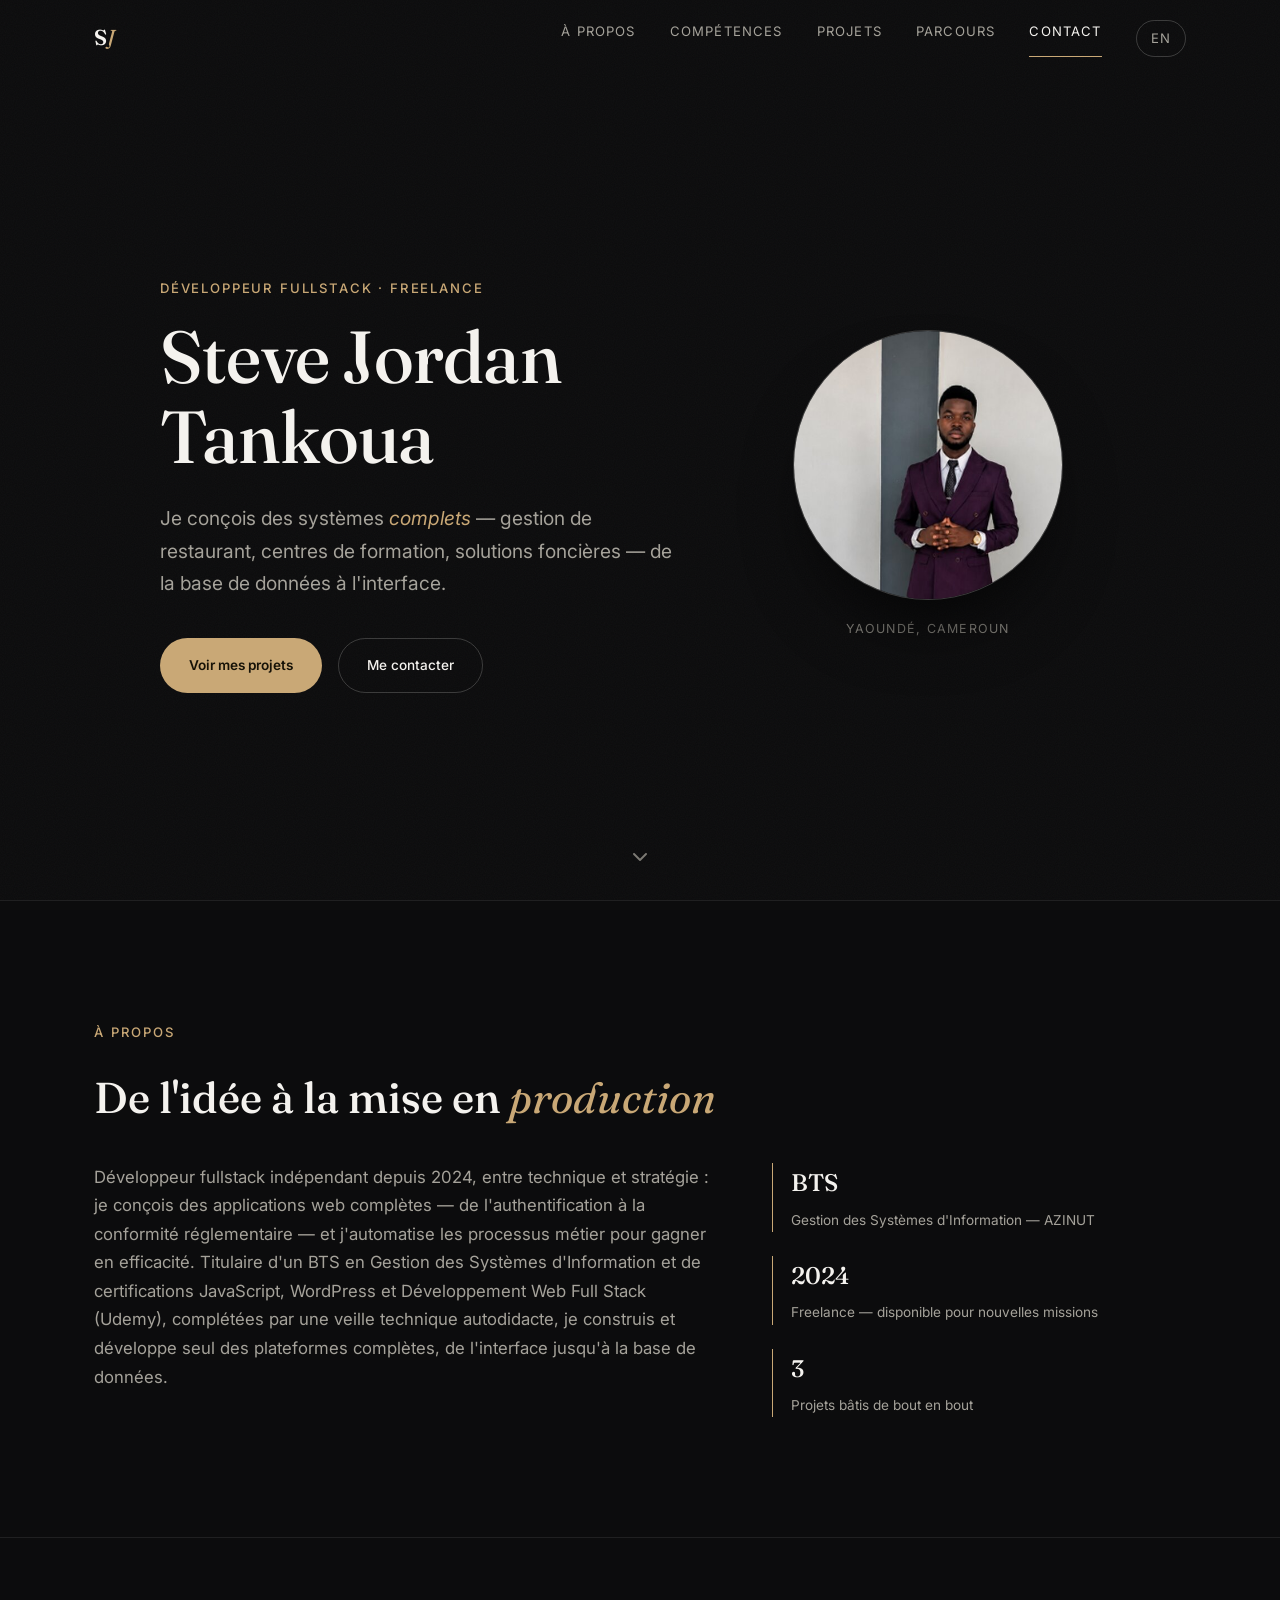
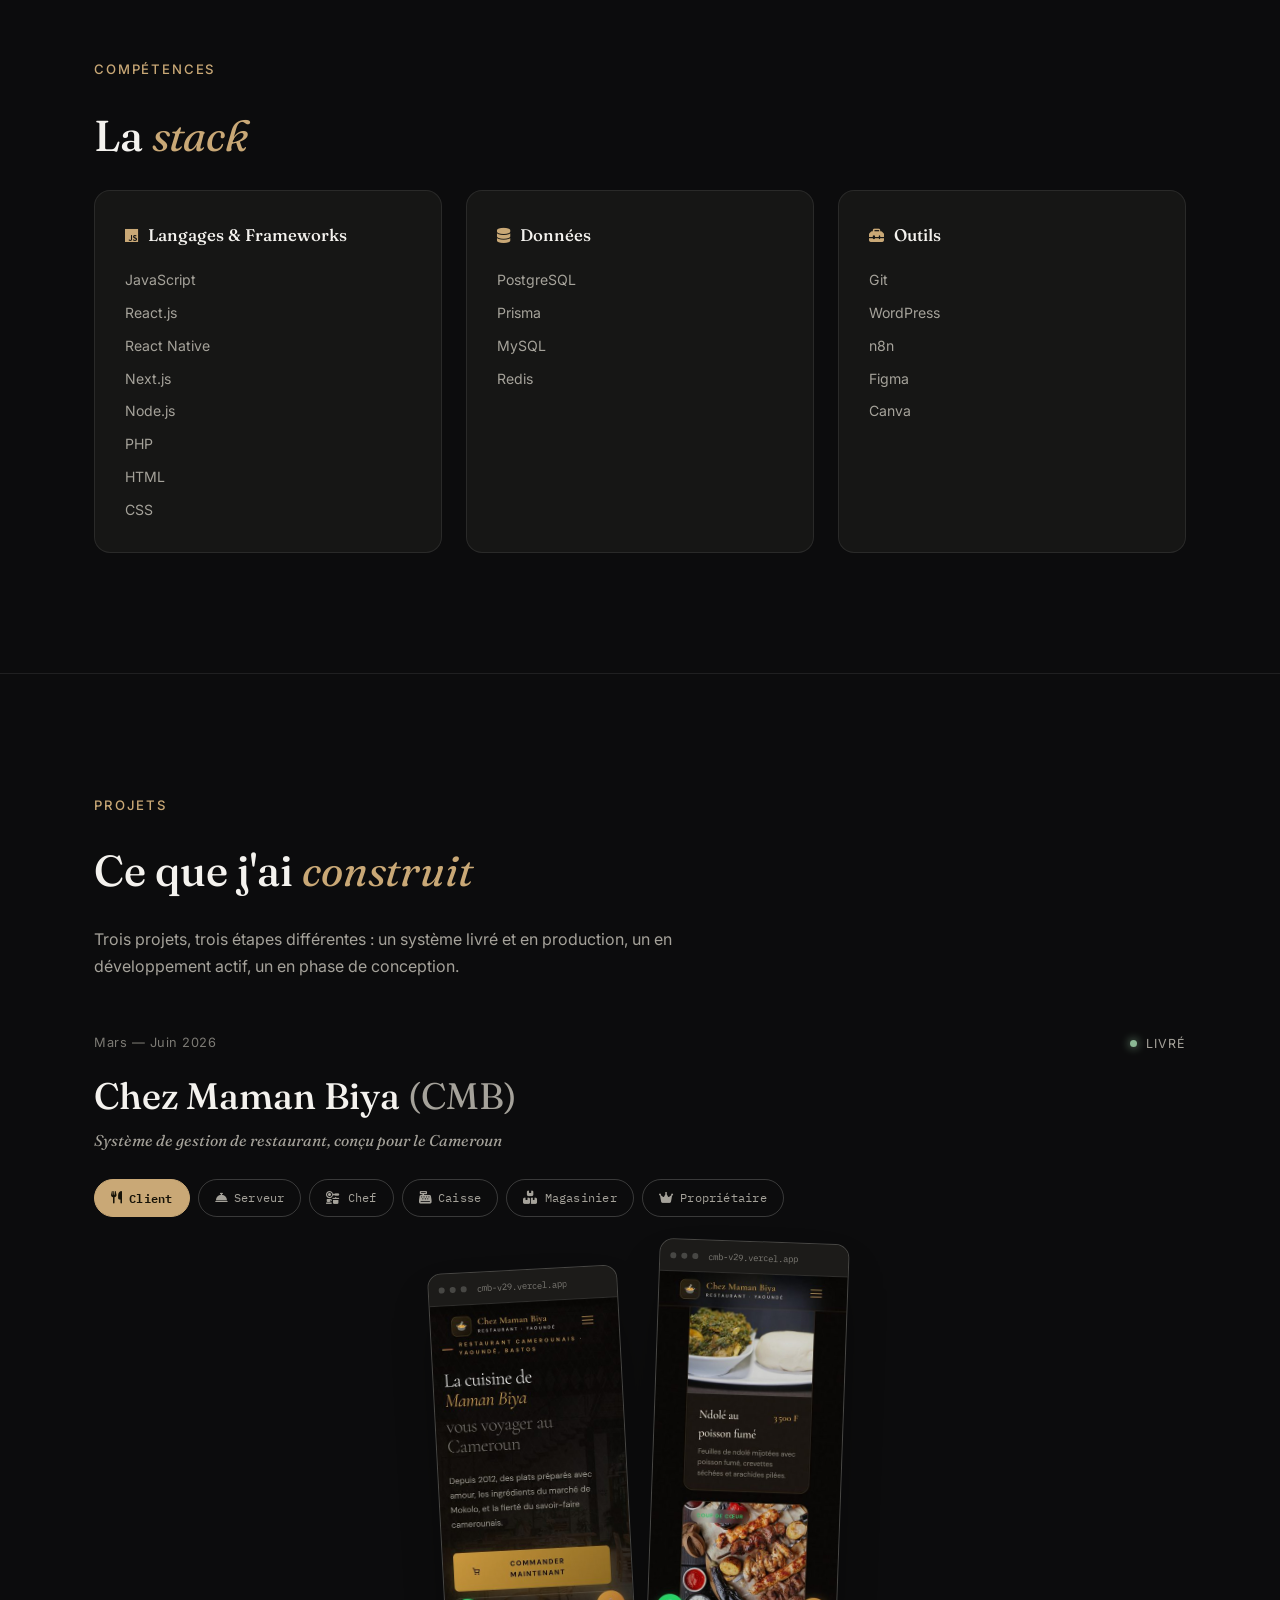
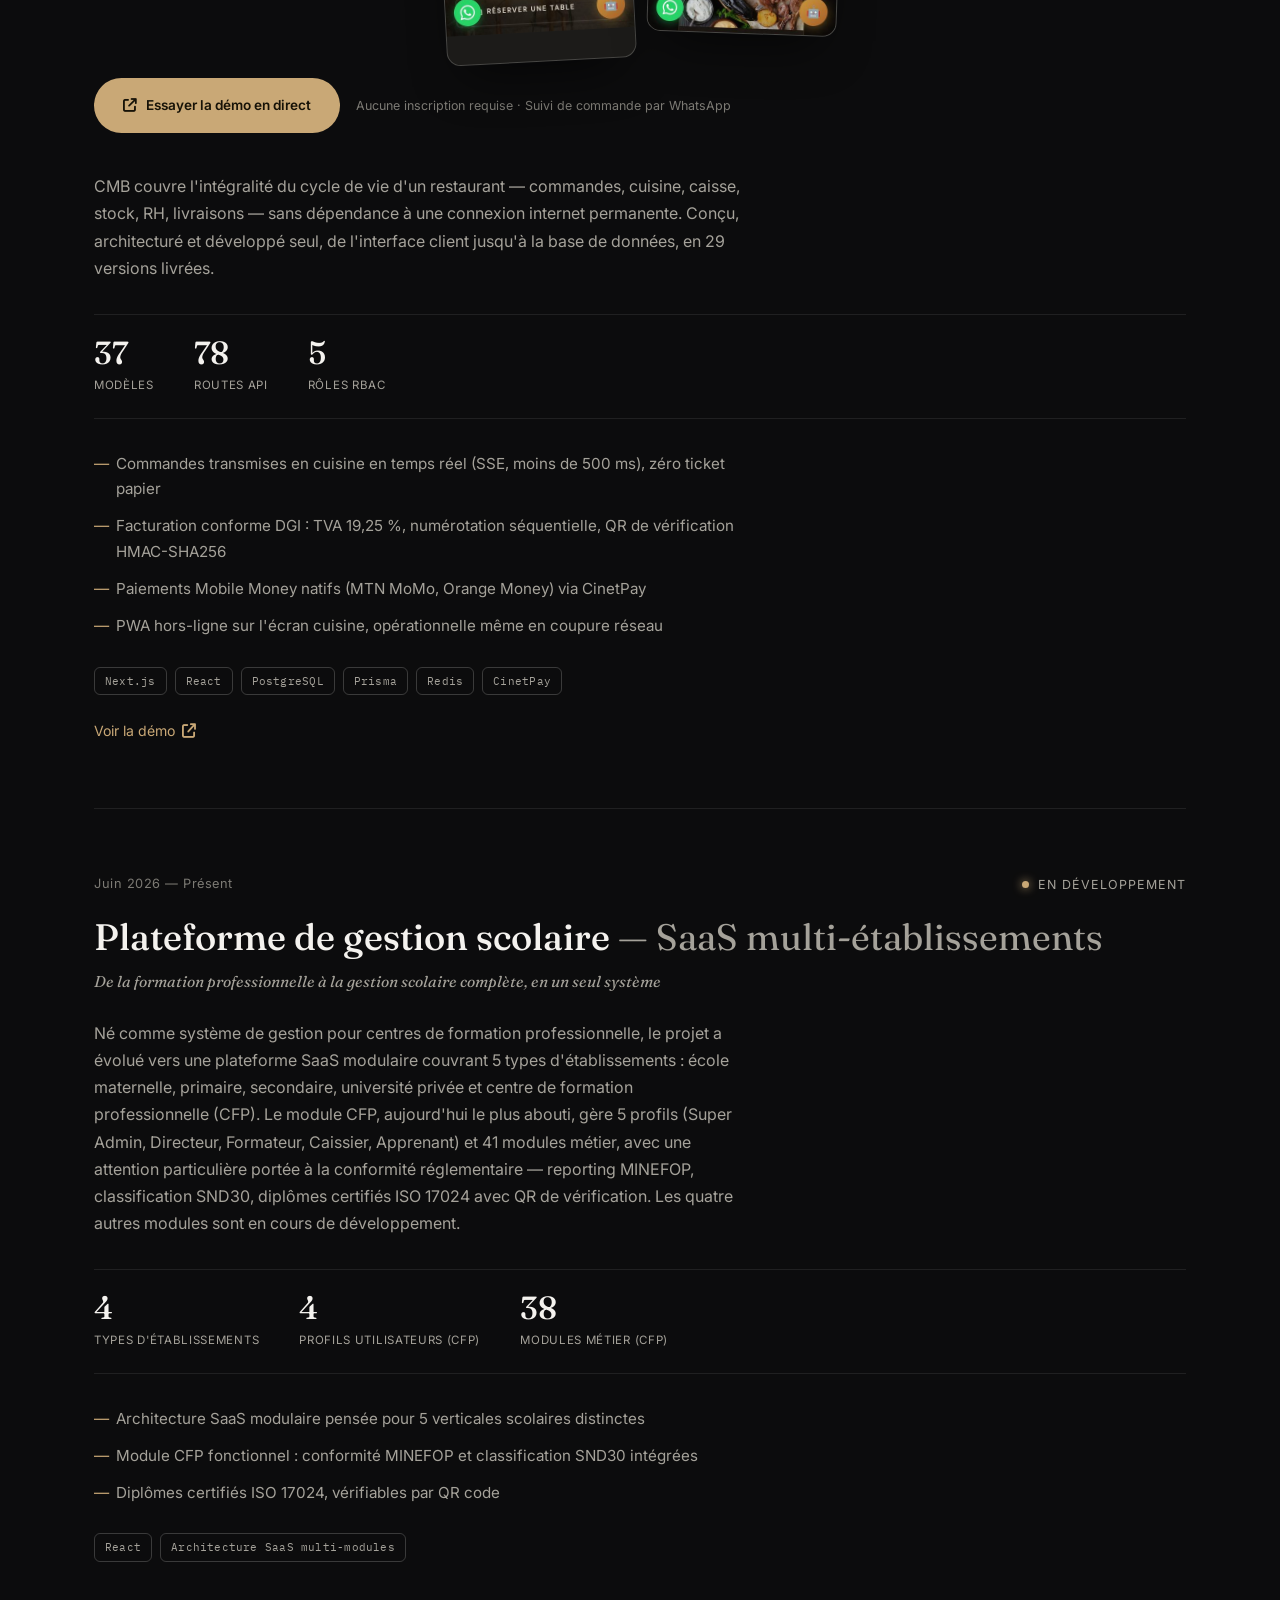
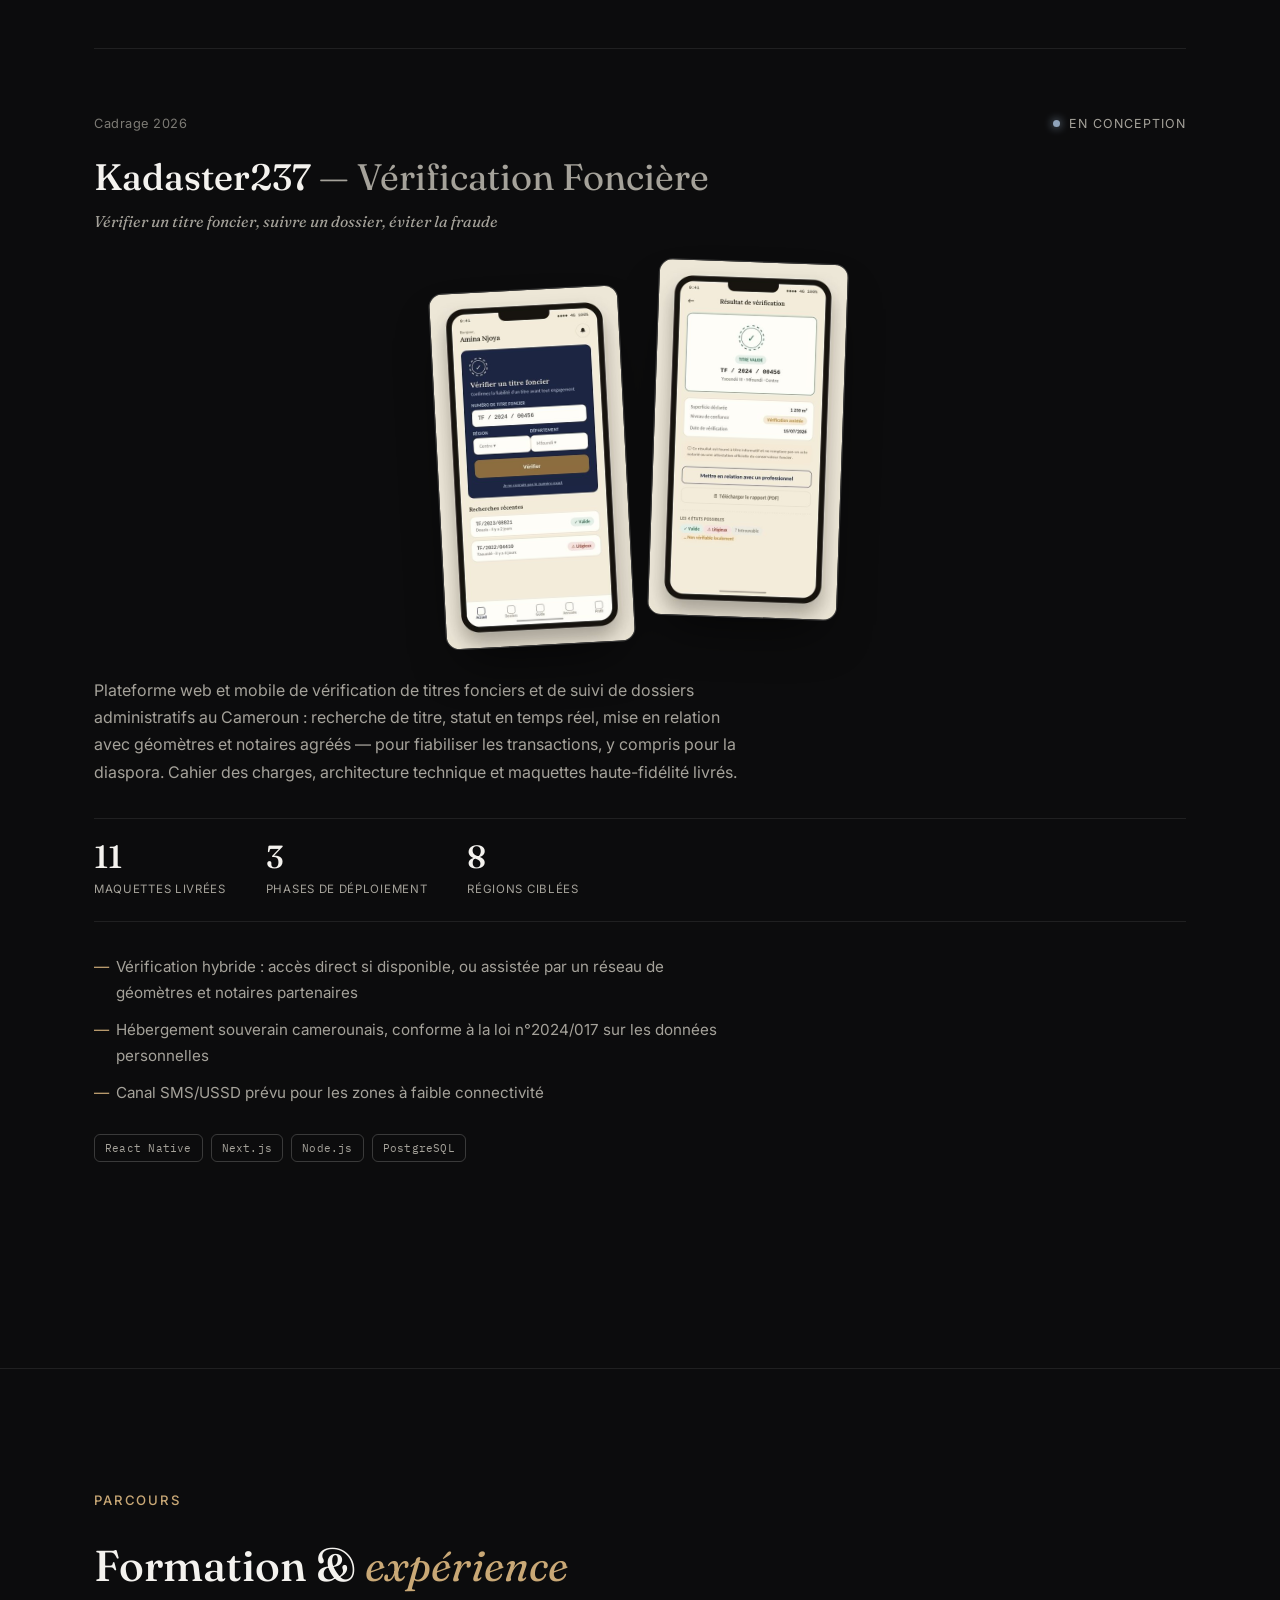
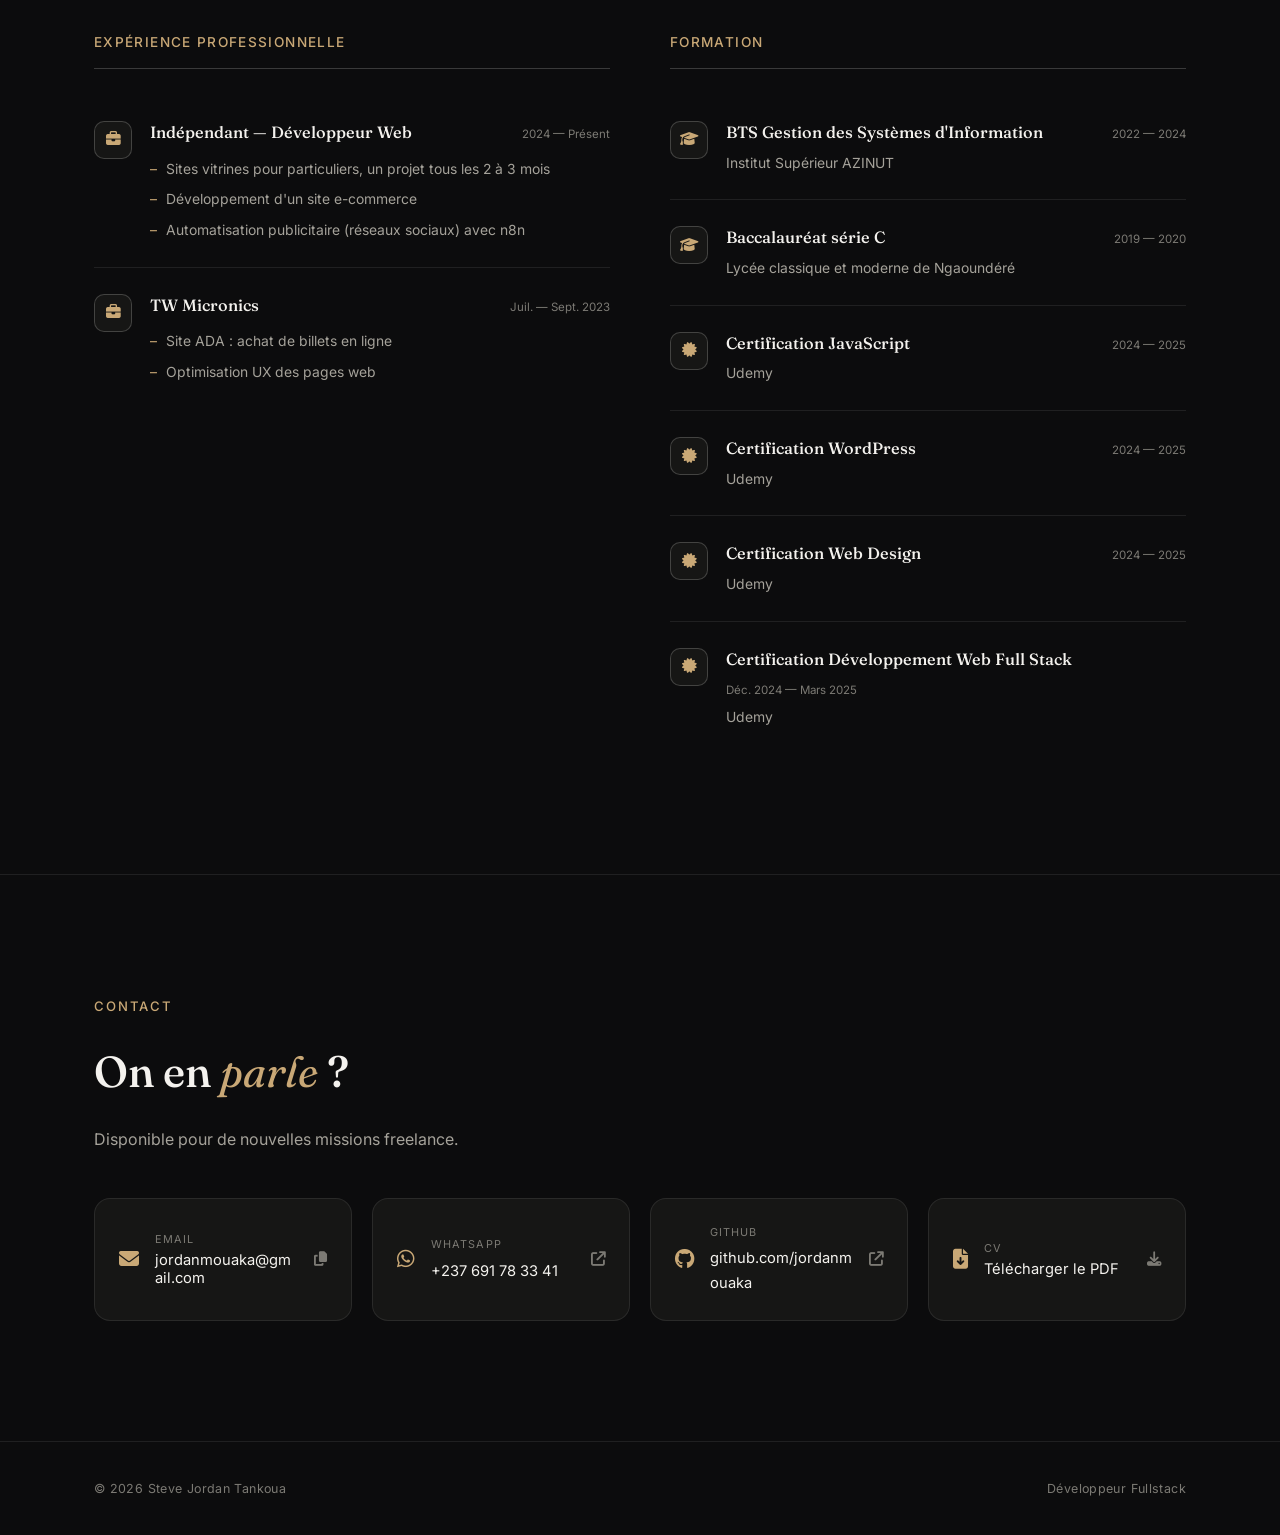
==== index.html @ 3644b491 "Ibitial commit" ====
<!DOCTYPE html>
<html lang="fr">
<head>
<meta charset="UTF-8" />
<meta name="viewport" content="width=device-width, initial-scale=1.0" />
<title>Steve Jordan Tankoua — Développeur Fullstack</title>
<meta name="description" content="Portfolio de Steve Jordan Tankoua, développeur fullstack freelance à Yaoundé — React, Next.js, Node.js, PostgreSQL." />
<link rel="icon" type="image/svg+xml" href="data:image/svg+xml,%3Csvg xmlns='http://www.w3.org/2000/svg' viewBox='0 0 64 64'%3E%3Crect width='64' height='64' rx='14' fill='%230c0c0d'/%3E%3Ctext x='32' y='44' font-family='Georgia,serif' font-size='30' fill='%23c9a876' text-anchor='middle'%3ESJ%3C/text%3E%3C/svg%3E">
<meta property="og:type" content="website">
<meta property="og:title" content="Steve Jordan Tankoua — Développeur Fullstack">
<meta property="og:description" content="Développeur fullstack freelance à Yaoundé — React, Next.js, Node.js, PostgreSQL. Découvrez CMB, CFP et Kadaster237.">
<meta property="og:image" content="og-image.jpg">
<meta name="twitter:card" content="summary">
<meta name="twitter:title" content="Steve Jordan Tankoua — Développeur Fullstack">
<meta name="twitter:description" content="Développeur fullstack freelance à Yaoundé — React, Next.js, Node.js, PostgreSQL.">
<meta name="twitter:image" content="og-image.jpg">
<script type="application/ld+json">
{"@context":"https://schema.org","@type":"Person","name":"Steve Jordan Tankoua","jobTitle":"Développeur Fullstack","address":{"@type":"PostalAddress","addressLocality":"Yaoundé","addressCountry":"CM"},"sameAs":["https://github.com/jordanmouaka"],"knowsAbout":["React","Next.js","Node.js","PostgreSQL","React Native"]}
</script>
<link rel="preconnect" href="https://fonts.googleapis.com">
<link rel="preconnect" href="https://fonts.gstatic.com" crossorigin>
<link href="https://fonts.googleapis.com/css2?family=Fraunces:ital,wght@0,400;0,500;0,600;1,500&family=IBM+Plex+Mono:wght@400;500&family=Inter:wght@400;500;600;700&display=swap" rel="stylesheet">
<link rel="stylesheet" href="https://cdnjs.cloudflare.com/ajax/libs/font-awesome/6.5.1/css/all.min.css">
<style>
  *,*::before,*::after{margin:0;padding:0;box-sizing:border-box;}
  html{scroll-behavior:smooth;}
  @media (prefers-reduced-motion: reduce){
    html{scroll-behavior:auto;}
    *,*::before,*::after{animation-duration:.01ms !important;animation-iteration-count:1 !important;transition-duration:.01ms !important;scroll-behavior:auto !important;}
  }

  :root{
    --bg:#0c0c0d;
    --surface:#161615;
    --surface-2:#1c1b19;
    --text:#f4f2ee;
    --text-dim:#a5a29a;
    --text-dimmer:#7c7a74;
    --accent:#c9a876;
    --border:rgba(244,242,238,0.09);
    --border-strong:rgba(244,242,238,0.20);
    --status-live:#8bb894;
    --status-dev:#c9a876;
    --status-design:#8fa3ba;
    --ease:cubic-bezier(0.16,1,0.3,1);
    --font-display:'Fraunces',serif;
    --font-body:'Inter',sans-serif;
    --font-mono:'IBM Plex Mono',monospace;
    --maxw:1140px;
  }

  body{
    background:var(--bg);
    color:var(--text);
    font-family:var(--font-body);
    line-height:1.7;
    overflow-x:hidden;
    position:relative;
  }
  body::before{
    content:'';
    position:fixed;inset:0;z-index:0;pointer-events:none;opacity:0.035;
    background-image:url("data:image/svg+xml,%3Csvg xmlns='http://www.w3.org/2000/svg' width='120' height='120'%3E%3Cfilter id='n'%3E%3CfeTurbulence type='fractalNoise' baseFrequency='0.9' numOctaves='2' stitchTiles='stitch'/%3E%3C/filter%3E%3Crect width='100%25' height='100%25' filter='url(%23n)'/%3E%3C/svg%3E");
  }

  a{color:inherit;}
  ul{list-style:none;}
  img{max-width:100%;display:block;}
  em{font-style:italic;color:var(--accent);font-weight:400;}
  .container{max-width:var(--maxw);margin:0 auto;padding:0 24px;position:relative;z-index:1;}
  a:focus-visible, button:focus-visible{outline:2px solid var(--accent);outline-offset:3px;}

  #progress-bar{position:fixed;top:0;left:0;height:2px;background:var(--accent);z-index:200;width:0%;}

  /* ===== NAV ===== */
  #nav{position:fixed;top:0;left:0;right:0;z-index:100;border-bottom:1px solid transparent;transition:background .4s var(--ease), border-color .4s var(--ease);}
  #nav.scrolled{background:rgba(12,12,13,0.86);backdrop-filter:blur(14px);-webkit-backdrop-filter:blur(14px);border-bottom-color:var(--border);}
  .nav-inner{max-width:var(--maxw);margin:0 auto;padding:20px 24px;display:flex;align-items:center;justify-content:space-between;}
  .logo{font-family:var(--font-display);font-weight:600;font-size:1.35rem;text-decoration:none;}
  .logo em{font-style:italic;}
  .nav-links{display:flex;gap:34px;}
  .nav-links a{font-size:0.82rem;text-transform:uppercase;letter-spacing:0.09em;color:var(--text-dim);text-decoration:none;position:relative;padding-bottom:4px;transition:color .3s var(--ease);}
  .nav-links a::after{content:'';position:absolute;left:0;bottom:0;width:0;height:1px;background:var(--accent);transition:width .35s var(--ease);}
  .nav-links a:hover, .nav-links a.active{color:var(--text);}
  .nav-links a:hover::after, .nav-links a.active::after{width:100%;}
  .nav-toggle{display:none;background:none;border:none;color:var(--text);font-size:1.25rem;cursor:pointer;}

  /* ===== BUTTONS ===== */
  .btn{display:inline-flex;align-items:center;gap:9px;padding:15px 28px;border-radius:100px;font-size:0.85rem;font-weight:500;text-decoration:none;cursor:pointer;border:1px solid transparent;transition:all .4s var(--ease);}
  .btn-primary{background:var(--accent);color:#161207;font-weight:600;}
  .btn-primary:hover{transform:translateY(-2px);box-shadow:0 14px 30px -10px rgba(201,168,118,.5);}
  .btn-ghost{background:transparent;color:var(--text);border-color:var(--border-strong);}
  .btn-ghost:hover{border-color:var(--accent);color:var(--accent);}

  /* ===== HERO ===== */
  .hero{min-height:100vh;display:flex;flex-direction:column;justify-content:center;position:relative;z-index:1;padding:130px 24px 60px;}
  .hero-inner{display:grid;grid-template-columns:1.15fr 0.85fr;gap:56px;align-items:center;}
  .eyebrow{font-size:0.82rem;text-transform:uppercase;letter-spacing:0.14em;color:var(--accent);margin-bottom:18px;font-weight:500;}
  .hero h1{font-family:var(--font-display);font-size:clamp(2.6rem,6.5vw,4.6rem);font-weight:500;line-height:1.08;letter-spacing:-0.01em;margin-bottom:26px;}
  .hero-thesis{font-size:clamp(1.05rem,1.8vw,1.2rem);color:var(--text-dim);max-width:520px;margin-bottom:38px;}
  .hero-cta{display:flex;gap:16px;flex-wrap:wrap;}
  .hero-photo-wrap{display:flex;flex-direction:column;align-items:center;gap:18px;}
  .hero-photo{width:min(270px,68vw);aspect-ratio:1;border-radius:50%;overflow:hidden;border:1px solid var(--border-strong);box-shadow:0 40px 70px -25px rgba(0,0,0,0.7);transition:transform .5s var(--ease);will-change:transform;}
  .hero-photo img{width:100%;height:100%;object-fit:cover;display:block;}
  .hero-photo-caption{font-size:0.78rem;color:var(--text-dimmer);letter-spacing:0.1em;text-transform:uppercase;}
  .scroll-cue{position:absolute;bottom:30px;left:50%;transform:translateX(-50%);color:var(--text-dimmer);text-decoration:none;animation:bounce 2.2s infinite;}
  @keyframes bounce{0%,100%{transform:translate(-50%,0);}50%{transform:translate(-50%,8px);}}

  /* ===== SECTIONS ===== */
  .section{padding:120px 0;position:relative;z-index:1;border-top:1px solid var(--border);}
  .section h2{font-family:var(--font-display);font-size:clamp(1.9rem,4vw,2.7rem);font-weight:500;margin:14px 0 18px;}
  .lead{color:var(--text-dim);margin-bottom:44px;max-width:600px;}

  /* About */
  .about-grid{display:grid;grid-template-columns:1.5fr 1fr;gap:56px;align-items:start;margin-top:28px;}
  .about-text{font-size:1.05rem;color:var(--text-dim);max-width:60ch;}
  .stat-stack{display:flex;flex-direction:column;gap:24px;}
  .stat{border-left:1px solid var(--accent);padding-left:18px;}
  .stat-value{display:block;font-family:var(--font-display);font-size:1.5rem;font-weight:500;color:var(--text);}
  .stat-label{display:block;font-size:0.85rem;color:var(--text-dim);margin-top:5px;}

  /* Skills */
  .skills-grid{display:grid;grid-template-columns:repeat(auto-fit,minmax(230px,1fr));gap:24px;}
  .skill-card{background:var(--surface);border:1px solid var(--border);border-radius:16px;padding:30px;transition:transform .4s var(--ease), border-color .4s var(--ease);}
  .skill-card:hover{border-color:var(--border-strong);transform:translateY(-5px);}
  .skill-card h3{font-family:var(--font-display);font-weight:500;font-size:1.05rem;margin-bottom:18px;display:flex;align-items:center;gap:10px;}
  .skill-card h3 i{color:var(--accent);font-size:0.95rem;}
  .skill-card ul{display:flex;flex-direction:column;gap:9px;}
  .skill-card li{font-size:0.88rem;color:var(--text-dim);}

  /* Projects */
  .projects-list{display:flex;flex-direction:column;}
  .project{padding:64px 0;border-bottom:1px solid var(--border);}
  .project:first-child{padding-top:8px;}
  .project:last-child{border-bottom:none;}
  .project-head{display:flex;align-items:center;justify-content:space-between;flex-wrap:wrap;gap:12px;margin-bottom:20px;}
  .project-eyebrow{font-size:0.8rem;color:var(--text-dimmer);letter-spacing:0.04em;}
  .status{display:inline-flex;align-items:center;gap:9px;font-size:0.78rem;color:var(--text-dim);text-transform:uppercase;letter-spacing:0.08em;}
  .status-dot{width:7px;height:7px;border-radius:50%;flex-shrink:0;}
  .dot-live{background:var(--status-live);box-shadow:0 0 10px var(--status-live);}
  .dot-dev{background:var(--status-dev);box-shadow:0 0 10px var(--status-dev);}
  .dot-design{background:var(--status-design);box-shadow:0 0 10px var(--status-design);}
  .project-title{font-family:var(--font-display);font-size:clamp(1.6rem,3.5vw,2.3rem);font-weight:500;line-height:1.2;margin-bottom:10px;}
  .project-title span{color:var(--text-dim);font-weight:400;}
  .project-tagline{color:var(--text-dim);font-size:0.98rem;margin-bottom:24px;font-style:italic;font-family:var(--font-display);}
  .project-desc{color:var(--text-dim);font-size:1rem;max-width:65ch;margin-bottom:32px;}
  .project-media{position:relative;display:flex;justify-content:center;gap:26px;margin:8px 0 40px;padding:10px 0;}
  .mock{width:clamp(130px,20vw,190px);border-radius:14px;border:1px solid var(--border-strong);box-shadow:0 25px 50px -20px rgba(0,0,0,0.65);transition:transform .5s var(--ease);}
  .mock-a{transform:translateY(20px) rotate(-3deg);}
  .mock-b{transform:translateY(-8px) rotate(2deg);}
  .project-media:hover .mock-a{transform:translateY(10px) rotate(-5deg) scale(1.03);}
  .project-media:hover .mock-b{transform:translateY(-18px) rotate(4deg) scale(1.03);}
  .project-stats{display:flex;gap:40px;flex-wrap:wrap;margin-bottom:32px;padding:22px 0;border-top:1px solid var(--border);border-bottom:1px solid var(--border);}
  .pstat{display:flex;flex-direction:column;}
  .pstat strong{font-family:var(--font-display);font-size:2rem;font-weight:500;color:var(--text);line-height:1;}
  .pstat span{font-size:0.72rem;color:var(--text-dim);text-transform:uppercase;letter-spacing:0.06em;margin-top:7px;}
  .project-features{display:flex;flex-direction:column;gap:11px;margin-bottom:28px;max-width:65ch;}
  .project-features li{padding-left:22px;position:relative;color:var(--text-dim);font-size:0.95rem;}
  .project-features li::before{content:'—';position:absolute;left:0;color:var(--accent);}
  .tags{display:flex;flex-wrap:wrap;gap:8px;margin-bottom:22px;}
  .tags li{font-family:var(--font-mono);font-size:0.68rem;letter-spacing:0.02em;color:var(--text-dim);border:1px solid var(--border-strong);border-radius:6px;padding:4px 10px;}
  .project-link{display:inline-flex;align-items:center;gap:7px;font-size:0.88rem;color:var(--accent);text-decoration:none;border-bottom:1px solid transparent;transition:border-color .3s var(--ease);}
  .project-link:hover{border-color:var(--accent);}

  /* Project showcase (role-based screenshot gallery) */
  .project-showcase{margin:8px 0 40px;}
  .role-tabs{display:flex;flex-wrap:wrap;gap:8px;margin-bottom:22px;}
  .role-tab{display:inline-flex;align-items:center;gap:7px;font-family:var(--font-mono);font-size:0.72rem;letter-spacing:0.02em;color:var(--text-dim);background:transparent;border:1px solid var(--border-strong);border-radius:100px;padding:8px 16px;cursor:pointer;transition:all .3s var(--ease);}
  .role-tab i{font-size:0.78rem;}
  .role-tab:hover{border-color:var(--accent);color:var(--text);}
  .role-tab.active{background:var(--accent);border-color:var(--accent);color:#161207;font-weight:600;}
  .project-showcase .project-media{margin:0 0 26px;padding:10px 0;}
  .project-showcase .project-media[hidden]{display:none;}
  .mock-frame{width:clamp(130px,20vw,190px);border-radius:14px;border:1px solid var(--border-strong);box-shadow:0 25px 50px -20px rgba(0,0,0,0.65);transition:transform .5s var(--ease);overflow:hidden;background:var(--surface-2);}
  .mock-frame img{width:100%;display:block;}
  .frame-bar{display:flex;align-items:center;gap:5px;padding:8px 10px;background:var(--surface-2);border-bottom:1px solid var(--border);}
  .frame-dot{width:6px;height:6px;border-radius:50%;background:var(--border-strong);flex-shrink:0;}
  .frame-url{margin-left:5px;font-family:var(--font-mono);font-size:0.56rem;color:var(--text-dimmer);white-space:nowrap;overflow:hidden;text-overflow:ellipsis;}
  .showcase-cta{display:flex;flex-wrap:wrap;align-items:center;gap:16px;margin:4px 0 32px;}
  .showcase-cta-note{font-size:0.78rem;color:var(--text-dimmer);}

  /* Parcours */
  .parcours-grid{display:grid;grid-template-columns:1fr 1fr;gap:60px;margin-top:28px;}
  .parcours-heading{font-size:0.85rem;text-transform:uppercase;letter-spacing:0.1em;color:var(--accent);margin-bottom:26px;padding-bottom:14px;border-bottom:1px solid var(--border-strong);font-weight:500;}
  .timeline{display:flex;flex-direction:column;}
  .timeline-item{display:flex;gap:18px;align-items:flex-start;padding:24px 0;border-bottom:1px solid var(--border);}
  .timeline-item:last-child{border-bottom:none;}
  .timeline-item i{flex-shrink:0;width:38px;height:38px;background:var(--surface);border:1px solid var(--border-strong);border-radius:10px;display:flex;align-items:center;justify-content:center;color:var(--accent);font-size:0.92rem;margin-top:2px;}
  .timeline-top{display:flex;justify-content:space-between;align-items:baseline;flex-wrap:wrap;gap:8px;}
  .timeline-top h4{font-family:var(--font-display);font-size:1.02rem;font-weight:500;color:var(--text);}
  .timeline-top span{font-size:0.72rem;color:var(--text-dimmer);white-space:nowrap;}
  .timeline-item>div{flex:1;}
  .timeline-item ul{display:flex;flex-direction:column;gap:7px;margin-top:11px;}
  .timeline-item ul li{font-size:0.87rem;color:var(--text-dim);padding-left:16px;position:relative;}
  .timeline-item ul li::before{content:'–';position:absolute;left:0;color:var(--accent);}
  .timeline-item p{font-size:0.87rem;color:var(--text-dim);margin-top:5px;}

  /* Contact */
  .contact-grid{display:grid;grid-template-columns:repeat(auto-fit,minmax(220px,1fr));gap:20px;}
  .contact-card{display:flex;align-items:center;gap:16px;background:var(--surface);border:1px solid var(--border);border-radius:16px;padding:24px;text-decoration:none;font-family:inherit;text-align:left;width:100%;cursor:pointer;transition:transform .4s var(--ease), border-color .4s var(--ease);}
  .contact-card:hover{border-color:var(--accent);transform:translateY(-4px);}
  .contact-card>i:first-child{font-size:1.25rem;color:var(--accent);flex-shrink:0;}
  .contact-card div{display:flex;flex-direction:column;flex:1;min-width:0;}
  .contact-label{font-size:0.68rem;text-transform:uppercase;letter-spacing:0.1em;color:var(--text-dimmer);}
  .contact-value{font-size:0.92rem;color:var(--text);margin-top:5px;word-break:break-word;}
  .copy-icon{color:var(--text-dimmer);font-size:0.9rem;flex-shrink:0;}

  /* Toast */
  .toast{position:fixed;bottom:26px;left:50%;transform:translateX(-50%) translateY(20px);background:var(--text);color:var(--bg);font-size:0.85rem;padding:12px 22px;border-radius:100px;opacity:0;pointer-events:none;transition:opacity .4s var(--ease), transform .4s var(--ease);z-index:200;}
  .toast.show{opacity:1;transform:translateX(-50%) translateY(0);}

  /* Footer */
  footer{border-top:1px solid var(--border);padding:36px 0;position:relative;z-index:1;}
  .footer-inner{display:flex;justify-content:space-between;flex-wrap:wrap;gap:8px;font-size:0.78rem;color:var(--text-dimmer);letter-spacing:0.03em;}

  /* Reveal */
  .reveal{opacity:0;transform:translateY(34px);transition:opacity 1s var(--ease), transform 1s var(--ease);}
  .reveal.visible{opacity:1;transform:none;}
  .reveal-img{opacity:0;transform:translateY(30px) scale(0.96);transition:opacity 1.1s var(--ease), transform 1.1s var(--ease);}
  .reveal-img.visible{opacity:1;transform:none;}
  .hero-text .reveal:nth-child(1){transition-delay:.05s;}
  .hero-text .reveal:nth-child(2){transition-delay:.18s;}
  .hero-text .reveal:nth-child(3){transition-delay:.32s;}
  .hero-text .reveal:nth-child(4){transition-delay:.46s;}
  .hero-photo-wrap.reveal{transition-delay:.55s;}

  /* ===== RESPONSIVE ===== */
  @media (max-width:900px){
    .hero-inner{grid-template-columns:1fr;text-align:center;}
    .hero-thesis{margin-left:auto;margin-right:auto;}
    .hero-cta{justify-content:center;}
    .hero-photo-wrap{order:-1;}
    .about-grid{grid-template-columns:1fr;gap:36px;}
    .parcours-grid{grid-template-columns:1fr;gap:44px;}
  }
  @media (max-width:768px){
    .nav-toggle{display:block;}
    .nav-links{position:fixed;top:0;right:-100%;height:100vh;width:min(75vw,320px);background:var(--surface);flex-direction:column;padding:100px 32px;gap:26px;transition:right .4s var(--ease);border-left:1px solid var(--border);z-index:99;}
    .nav-links.open{right:0;}
    .section{padding:84px 0;}
    .project{padding:48px 0;}
  }
  @media (max-width:480px){
    .hero{padding-top:120px;}
    .hero-cta{flex-direction:column;align-items:stretch;}
    .hero-cta .btn{justify-content:center;}
    .project-stats{gap:26px;}
    .project-media{gap:14px;}
    .showcase-cta{flex-direction:column;align-items:flex-start;}
  }
  .nav-links a.lang-switch{border:1px solid var(--border-strong);border-radius:100px;padding:6px 14px;transition:border-color .3s var(--ease), color .3s var(--ease);}
  .nav-links a.lang-switch::after{display:none;}
  .nav-links a.lang-switch:hover{border-color:var(--accent);color:var(--accent);}
</style>
<script src="https://challenges.cloudflare.com/turnstile/v0/api.js?onload=onloadTurnstileCallback" async defer></script>
</head>
<body>

<div id="progress-bar"></div>

<nav id="nav">
  <div class="nav-inner">
    <a href="#top" class="logo">S<em>J</em></a>
    <button class="nav-toggle" aria-label="Ouvrir le menu" aria-expanded="false">
      <i class="fa-solid fa-bars"></i>
    </button>
    <div class="nav-links">
      <a href="#about">À propos</a>
      <a href="#skills">Compétences</a>
      <a href="#projects">Projets</a>
      <a href="#experience">Parcours</a>
      <a href="#contact">Contact</a>
      <a href="en.html" class="lang-switch">EN</a>
    </div>
  </div>
</nav>

<header class="hero" id="top">
  <div class="container hero-inner">
    <div class="hero-text">
      <p class="eyebrow reveal">Développeur Fullstack · Freelance</p>
      <h1 class="reveal">Steve Jordan<br>Tankoua</h1>
      <p class="hero-thesis reveal">Je conçois des systèmes <em>complets</em> — gestion de restaurant, centres de formation, solutions foncières — de la base de données à l'interface.</p>
      <div class="hero-cta reveal">
        <a href="#projects" class="btn btn-primary">Voir mes projets</a>
        <a href="#contact" class="btn btn-ghost">Me contacter</a>
      </div>
    </div>
    <div class="hero-photo-wrap reveal">
      <div class="hero-photo" id="heroPhoto">
        <img src="[data-uri]" alt="Portrait de Steve Jordan Tankoua" />
      </div>
      <p class="hero-photo-caption">Yaoundé, Cameroun</p>
    </div>
  </div>
  <a href="#about" class="scroll-cue" aria-label="Défiler vers le bas"><i class="fa-solid fa-chevron-down"></i></a>
</header>

<section class="section" id="about">
  <div class="container">
    <p class="eyebrow">À propos</p>
    <h2 class="reveal">De l'idée à la mise en <em>production</em></h2>
    <div class="about-grid">
      <p class="reveal about-text">Développeur fullstack indépendant depuis 2024, entre technique et stratégie : je conçois des applications web complètes — de l'authentification à la conformité réglementaire — et j'automatise les processus métier pour gagner en efficacité. Titulaire d'un BTS en Gestion des Systèmes d'Information et de certifications JavaScript, WordPress et Développement Web Full Stack (Udemy), complétées par une veille technique autodidacte, je construis et développe seul des plateformes complètes, de l'interface jusqu'à la base de données.</p>
      <div class="stat-stack reveal">
        <div class="stat"><span class="stat-value">BTS</span><span class="stat-label">Gestion des Systèmes d'Information — AZINUT</span></div>
        <div class="stat"><span class="stat-value">2024</span><span class="stat-label">Freelance — disponible pour nouvelles missions</span></div>
        <div class="stat"><span class="stat-value">3</span><span class="stat-label">Projets bâtis de bout en bout</span></div>
      </div>
    </div>
  </div>
</section>

<section class="section" id="skills">
  <div class="container">
    <p class="eyebrow">Compétences</p>
    <h2 class="reveal">La <em>stack</em></h2>
    <div class="skills-grid">
      <div class="skill-card reveal">
        <h3><i class="fa-brands fa-js"></i> Langages & Frameworks</h3>
        <ul><li>JavaScript</li><li>React.js</li><li>React Native</li><li>Next.js</li><li>Node.js</li><li>PHP</li><li>HTML</li><li>CSS</li></ul>
      </div>
      <div class="skill-card reveal">
        <h3><i class="fa-solid fa-database"></i> Données</h3>
        <ul><li>PostgreSQL</li><li>Prisma</li><li>MySQL</li><li>Redis</li></ul>
      </div>
      <div class="skill-card reveal">
        <h3><i class="fa-solid fa-toolbox"></i> Outils</h3>
        <ul><li>Git</li><li>WordPress</li><li>n8n</li><li>Figma</li><li>Canva</li></ul>
      </div>
    </div>
  </div>
</section>

<section class="section" id="projects">
  <div class="container">
    <p class="eyebrow">Projets</p>
    <h2 class="reveal">Ce que j'ai <em>construit</em></h2>
    <p class="lead reveal">Trois projets, trois étapes différentes : un système livré et en production, un en développement actif, un en phase de conception.</p>

    <div class="projects-list">

      <article class="project reveal" id="cmb">
        <div class="project-head">
          <span class="project-eyebrow">Mars — Juin 2026</span>
          <span class="status"><span class="status-dot dot-live"></span>Livré</span>
        </div>
        <h3 class="project-title">Chez Maman Biya <span>(CMB)</span></h3>
        <p class="project-tagline">Système de gestion de restaurant, conçu pour le Cameroun</p>
        <div class="project-showcase reveal-img">
          <div class="role-tabs" role="tablist" aria-label="Interfaces de CMB par rôle">
            <button type="button" class="role-tab active" data-role="client" role="tab" aria-selected="true"><i class="fa-solid fa-utensils"></i> Client</button>
            <button type="button" class="role-tab" data-role="serveur" role="tab" aria-selected="false"><i class="fa-solid fa-bell-concierge"></i> Serveur</button>
            <button type="button" class="role-tab" data-role="chef" role="tab" aria-selected="false"><i class="fa-solid fa-kitchen-set"></i> Chef</button>
            <button type="button" class="role-tab" data-role="caisse" role="tab" aria-selected="false"><i class="fa-solid fa-cash-register"></i> Caisse</button>
            <button type="button" class="role-tab" data-role="stock" role="tab" aria-selected="false"><i class="fa-solid fa-boxes-stacked"></i> Magasinier</button>
            <button type="button" class="role-tab" data-role="owner" role="tab" aria-selected="false"><i class="fa-solid fa-crown"></i> Propriétaire</button>
          </div>
          <div class="project-media" data-role-panel="client" role="tabpanel">
            <div class="mock-frame mock-a">
              <div class="frame-bar"><span class="frame-dot"></span><span class="frame-dot"></span><span class="frame-dot"></span><span class="frame-url">cmb-v29.vercel.app</span></div>
              <img src="[data-uri]" alt="Page d'accueil du site client CMB, restaurant Chez Maman Biya" loading="lazy" />
            </div>
            <div class="mock-frame mock-b">
              <div class="frame-bar"><span class="frame-dot"></span><span class="frame-dot"></span><span class="frame-dot"></span><span class="frame-url">cmb-v29.vercel.app</span></div>
              <img src="[data-uri]" alt="Menu client CMB avec photos des plats, Ndolé au poisson fumé" loading="lazy" />
            </div>
          </div>
          <div class="project-media" data-role-panel="serveur" role="tabpanel" hidden>
            <div class="mock-frame mock-a">
              <div class="frame-bar"><span class="frame-dot"></span><span class="frame-dot"></span><span class="frame-dot"></span><span class="frame-url">cmb-v29.vercel.app</span></div>
              <img src="[data-uri]" alt="Tableau de bord serveur CMB, plan de salle et statut des tables" loading="lazy" />
            </div>
            <div class="mock-frame mock-b">
              <div class="frame-bar"><span class="frame-dot"></span><span class="frame-dot"></span><span class="frame-dot"></span><span class="frame-url">cmb-v29.vercel.app</span></div>
              <img src="[data-uri]" alt="Vue serveur CMB, disponibilité des plats en temps réel" loading="lazy" />
            </div>
          </div>
          <div class="project-media" data-role-panel="chef" role="tabpanel" hidden>
            <div class="mock-frame mock-a">
              <div class="frame-bar"><span class="frame-dot"></span><span class="frame-dot"></span><span class="frame-dot"></span><span class="frame-url">cmb-v29.vercel.app</span></div>
              <img src="[data-uri]" alt="Écran cuisine CMB, suivi des commandes par poste (chaud, froid, grillade, pâtisserie)" loading="lazy" />
            </div>
            <div class="mock-frame mock-b">
              <div class="frame-bar"><span class="frame-dot"></span><span class="frame-dot"></span><span class="frame-dot"></span><span class="frame-url">cmb-v29.vercel.app</span></div>
              <img src="[data-uri]" alt="Espace RH du personnel CMB, checklist d'ouverture et suivi des scores" loading="lazy" />
            </div>
          </div>
          <div class="project-media" data-role-panel="caisse" role="tabpanel" hidden>
            <div class="mock-frame mock-a">
              <div class="frame-bar"><span class="frame-dot"></span><span class="frame-dot"></span><span class="frame-dot"></span><span class="frame-url">cmb-v29.vercel.app</span></div>
              <img src="[data-uri]" alt="Caisse directe CMB, recherche et ajout de plats à la commande" loading="lazy" />
            </div>
            <div class="mock-frame mock-b">
              <div class="frame-bar"><span class="frame-dot"></span><span class="frame-dot"></span><span class="frame-dot"></span><span class="frame-url">cmb-v29.vercel.app</span></div>
              <img src="[data-uri]" alt="Caisse CMB, encaissement et choix du mode de paiement" loading="lazy" />
            </div>
          </div>
          <div class="project-media" data-role-panel="stock" role="tabpanel" hidden>
            <div class="mock-frame mock-a">
              <div class="frame-bar"><span class="frame-dot"></span><span class="frame-dot"></span><span class="frame-dot"></span><span class="frame-url">cmb-v29.vercel.app</span></div>
              <img src="[data-uri]" alt="Tableau de bord magasinier CMB, alerte de rupture de stock" loading="lazy" />
            </div>
            <div class="mock-frame mock-b">
              <div class="frame-bar"><span class="frame-dot"></span><span class="frame-dot"></span><span class="frame-dot"></span><span class="frame-url">cmb-v29.vercel.app</span></div>
              <img src="[data-uri]" alt="Vue magasinier CMB, indicateur de santé globale du stock" loading="lazy" />
            </div>
          </div>
          <div class="project-media" data-role-panel="owner" role="tabpanel" hidden>
            <div class="mock-frame mock-a">
              <div class="frame-bar"><span class="frame-dot"></span><span class="frame-dot"></span><span class="frame-dot"></span><span class="frame-url">cmb-v29.vercel.app</span></div>
              <img src="[data-uri]" alt="Gestion d'équipe CMB, rôles et permissions de chaque membre du personnel" loading="lazy" />
            </div>
            <div class="mock-frame mock-b">
              <div class="frame-bar"><span class="frame-dot"></span><span class="frame-dot"></span><span class="frame-dot"></span><span class="frame-url">cmb-v29.vercel.app</span></div>
              <img src="[data-uri]" alt="Tableau de bord propriétaire CMB, chiffre d'affaires et livreurs en temps réel" loading="lazy" />
            </div>
          </div>
          <div class="showcase-cta">
            <a href="https://cmb-v29.vercel.app" target="_blank" rel="noopener" class="btn btn-primary">
              <i class="fa-solid fa-arrow-up-right-from-square"></i> Essayer la démo en direct
            </a>
            <span class="showcase-cta-note">Aucune inscription requise · Suivi de commande par WhatsApp</span>
          </div>
        </div>
        <p class="project-desc">CMB couvre l'intégralité du cycle de vie d'un restaurant — commandes, cuisine, caisse, stock, RH, livraisons — sans dépendance à une connexion internet permanente. Conçu, architecturé et développé seul, de l'interface client jusqu'à la base de données, en 29 versions livrées.</p>
        <div class="project-stats">
          <div class="pstat"><strong data-count="38">0</strong><span>Modèles</span></div>
          <div class="pstat"><strong data-count="79">0</strong><span>Routes API</span></div>
          <div class="pstat"><strong data-count="6">0</strong><span>Rôles RBAC</span></div>
        </div>
        <ul class="project-features">
          <li>Commandes transmises en cuisine en temps réel (SSE, moins de 500 ms), zéro ticket papier</li>
          <li>Facturation conforme DGI : TVA 19,25 %, numérotation séquentielle, QR de vérification HMAC-SHA256</li>
          <li>Paiements Mobile Money natifs (MTN MoMo, Orange Money) via CinetPay</li>
          <li>PWA hors-ligne sur l'écran cuisine, opérationnelle même en coupure réseau</li>
        </ul>
        <ul class="tags"><li>Next.js</li><li>React</li><li>PostgreSQL</li><li>Prisma</li><li>Redis</li><li>CinetPay</li></ul>
        <a href="https://cmb-v29.vercel.app" target="_blank" rel="noopener" class="project-link">Voir la démo <i class="fa-solid fa-arrow-up-right-from-square"></i></a>
      </article>

      <article class="project reveal" id="cfp">
        <div class="project-head">
          <span class="project-eyebrow">Juin 2026 — Présent</span>
          <span class="status"><span class="status-dot dot-dev"></span>En développement</span>
        </div>
        <h3 class="project-title">Plateforme de gestion scolaire <span>— SaaS multi-établissements</span></h3>
        <p class="project-tagline">De la formation professionnelle à la gestion scolaire complète, en un seul système</p>
        <p class="project-desc">Né comme système de gestion pour centres de formation professionnelle, le projet a évolué vers une plateforme SaaS modulaire couvrant 5 types d'établissements : école maternelle, primaire, secondaire, université privée et centre de formation professionnelle (CFP). Le module CFP, aujourd'hui le plus abouti, gère 5 profils (Super Admin, Directeur, Formateur, Caissier, Apprenant) et 41 modules métier, avec une attention particulière portée à la conformité réglementaire — reporting MINEFOP, classification SND30, diplômes certifiés ISO 17024 avec QR de vérification. Les quatre autres modules sont en cours de développement.</p>
        <div class="project-stats">
          <div class="pstat"><strong data-count="5">0</strong><span>Types d'établissements</span></div>
          <div class="pstat"><strong data-count="5">0</strong><span>Profils utilisateurs (CFP)</span></div>
          <div class="pstat"><strong data-count="41">0</strong><span>Modules métier (CFP)</span></div>
        </div>
        <ul class="project-features">
          <li>Architecture SaaS modulaire pensée pour 5 verticales scolaires distinctes</li>
          <li>Module CFP fonctionnel : conformité MINEFOP et classification SND30 intégrées</li>
          <li>Diplômes certifiés ISO 17024, vérifiables par QR code</li>
        </ul>
        <ul class="tags"><li>React</li><li>Architecture SaaS multi-modules</li></ul>
      </article>

      <article class="project reveal" id="kadaster237">
        <div class="project-head">
          <span class="project-eyebrow">Cadrage 2026</span>
          <span class="status"><span class="status-dot dot-design"></span>En conception</span>
        </div>
        <h3 class="project-title">Kadaster237 <span>— Vérification Foncière</span></h3>
        <p class="project-tagline">Vérifier un titre foncier, suivre un dossier, éviter la fraude</p>
        <div class="project-media reveal-img">
          <img src="[data-uri]" alt="Maquette — recherche de titre foncier, Kadaster237" class="mock mock-a" />
          <img src="[data-uri]" alt="Maquette — résultat de vérification, Kadaster237" class="mock mock-b" />
        </div>
        <p class="project-desc">Plateforme web et mobile de vérification de titres fonciers et de suivi de dossiers administratifs au Cameroun : recherche de titre, statut en temps réel, mise en relation avec géomètres et notaires agréés — pour fiabiliser les transactions, y compris pour la diaspora. Cahier des charges, architecture technique et maquettes haute-fidélité livrés.</p>
        <div class="project-stats">
          <div class="pstat"><strong data-count="13">0</strong><span>Maquettes livrées</span></div>
          <div class="pstat"><strong data-count="4">0</strong><span>Phases de déploiement</span></div>
          <div class="pstat"><strong data-count="10">0</strong><span>Régions ciblées</span></div>
        </div>
        <ul class="project-features">
          <li>Vérification hybride : accès direct si disponible, ou assistée par un réseau de géomètres et notaires partenaires</li>
          <li>Hébergement souverain camerounais, conforme à la loi n°2024/017 sur les données personnelles</li>
          <li>Canal SMS/USSD prévu pour les zones à faible connectivité</li>
        </ul>
        <ul class="tags"><li>React Native</li><li>Next.js</li><li>Node.js</li><li>PostgreSQL</li></ul>
      </article>

    </div>
  </div>
</section>

<section class="section" id="experience">
  <div class="container">
    <p class="eyebrow">Parcours</p>
    <h2 class="reveal">Formation & <em>expérience</em></h2>
    <div class="parcours-grid">
      <div class="reveal">
        <p class="parcours-heading">Expérience professionnelle</p>
        <div class="timeline">
          <div class="timeline-item">
            <i class="fa-solid fa-briefcase"></i>
            <div>
              <div class="timeline-top"><h4>Indépendant — Développeur Web</h4><span>2024 — Présent</span></div>
              <ul>
                <li>Sites vitrines pour particuliers, un projet tous les 2 à 3 mois</li>
                <li>Développement d'un site e-commerce</li>
                <li>Automatisation publicitaire (réseaux sociaux) avec n8n</li>
              </ul>
            </div>
          </div>
          <div class="timeline-item">
            <i class="fa-solid fa-briefcase"></i>
            <div>
              <div class="timeline-top"><h4>TW Micronics</h4><span>Juil. — Sept. 2023</span></div>
              <ul>
                <li>Site ADA : achat de billets en ligne</li>
                <li>Optimisation UX des pages web</li>
              </ul>
            </div>
          </div>
        </div>
      </div>
      <div class="reveal">
        <p class="parcours-heading">Formation</p>
        <div class="timeline">
          <div class="timeline-item">
            <i class="fa-solid fa-graduation-cap"></i>
            <div>
              <div class="timeline-top"><h4>BTS Gestion des Systèmes d'Information</h4><span>2022 — 2024</span></div>
              <p>Institut Supérieur AZINUT</p>
            </div>
          </div>
          <div class="timeline-item">
            <i class="fa-solid fa-graduation-cap"></i>
            <div>
              <div class="timeline-top"><h4>Baccalauréat série C</h4><span>2019 — 2020</span></div>
              <p>Lycée classique et moderne de Ngaoundéré</p>
            </div>
          </div>
          <div class="timeline-item">
            <i class="fa-solid fa-certificate"></i>
            <div>
              <div class="timeline-top"><h4>Certification JavaScript</h4><span>2024 — 2025</span></div>
              <p>Udemy</p>
            </div>
          </div>
          <div class="timeline-item">
            <i class="fa-solid fa-certificate"></i>
            <div>
              <div class="timeline-top"><h4>Certification WordPress</h4><span>2024 — 2025</span></div>
              <p>Udemy</p>
            </div>
          </div>
          <div class="timeline-item">
            <i class="fa-solid fa-certificate"></i>
            <div>
              <div class="timeline-top"><h4>Certification Web Design</h4><span>2024 — 2025</span></div>
              <p>Udemy</p>
            </div>
          </div>
          <div class="timeline-item">
            <i class="fa-solid fa-certificate"></i>
            <div>
              <div class="timeline-top"><h4>Certification Développement Web Full Stack</h4><span>Déc. 2024 — Mars 2025</span></div>
              <p>Udemy</p>
            </div>
          </div>
        </div>
      </div>
    </div>
  </div>
</section>

<section class="section" id="contact">
  <div class="container">
    <p class="eyebrow">Contact</p>
    <h2 class="reveal">On en <em>parle</em> ?</h2>
    <p class="lead reveal">Disponible pour de nouvelles missions freelance.</p>
    <div class="contact-grid">
      <button class="contact-card reveal copy-email" type="button">
        <i class="fa-solid fa-envelope"></i>
        <div><span class="contact-label">Email</span><span class="contact-value" data-email>···</span></div>
        <i class="fa-solid fa-copy copy-icon"></i>
      </button>
      <a class="contact-card reveal" data-whatsapp href="#" target="_blank" rel="noopener">
        <i class="fa-brands fa-whatsapp"></i>
        <div><span class="contact-label">WhatsApp</span><span class="contact-value" data-phone>···</span></div>
        <i class="fa-solid fa-arrow-up-right-from-square copy-icon"></i>
      </a>
      <a class="contact-card reveal" href="https://github.com/jordanmouaka" target="_blank" rel="noopener">
        <i class="fa-brands fa-github"></i>
        <div><span class="contact-label">GitHub</span><span class="contact-value">github.com/jordanmouaka</span></div>
        <i class="fa-solid fa-arrow-up-right-from-square copy-icon"></i>
      </a>
      <button class="contact-card reveal" type="button" data-cv-download>
        <i class="fa-solid fa-file-arrow-down"></i>
        <div><span class="contact-label">CV</span><span class="contact-value" data-cv-label>Télécharger le PDF</span></div>
        <i class="fa-solid fa-download copy-icon"></i>
      </button>
      <div id="turnstile-cv" style="display:none;"></div>
    </div>
  </div>
</section>

<footer>
  <div class="container footer-inner">
    <span>© 2026 Steve Jordan Tankoua</span>
    <span>Développeur Fullstack</span>
  </div>
</footer>

<div class="toast" id="toast">Email copié !</div>

<script>
document.addEventListener('DOMContentLoaded', () => {
  // Hero entrance
  document.querySelectorAll('.hero .reveal').forEach(el => {
    requestAnimationFrame(() => el.classList.add('visible'));
  });

  // Scroll reveal (text + images)
  const revealEls = document.querySelectorAll('section .reveal, section .reveal-img');
  const revealObserver = new IntersectionObserver((entries) => {
    entries.forEach(entry => {
      if (entry.isIntersecting) {
        entry.target.classList.add('visible');
        revealObserver.unobserve(entry.target);
      }
    });
  }, { threshold: 0.15 });
  revealEls.forEach(el => revealObserver.observe(el));

  // Animated number counters
  function animateCounter(el) {
    const target = parseInt(el.dataset.count, 10);
    const duration = 1300;
    const start = performance.now();
    function tick(now) {
      const p = Math.min((now - start) / duration, 1);
      const eased = 1 - Math.pow(1 - p, 3);
      el.textContent = Math.floor(eased * target);
      if (p < 1) requestAnimationFrame(tick);
      else el.textContent = target;
    }
    requestAnimationFrame(tick);
  }
  const counters = document.querySelectorAll('[data-count]');
  const counterObserver = new IntersectionObserver((entries) => {
    entries.forEach(entry => {
      if (entry.isIntersecting) {
        animateCounter(entry.target);
        counterObserver.unobserve(entry.target);
      }
    });
  }, { threshold: 0.5 });
  counters.forEach(el => counterObserver.observe(el));

  // Scroll progress bar
  const progressBar = document.getElementById('progress-bar');
  window.addEventListener('scroll', () => {
    const scrolled = window.scrollY;
    const height = document.documentElement.scrollHeight - window.innerHeight;
    const pct = height > 0 ? (scrolled / height) * 100 : 0;
    progressBar.style.width = pct + '%';
  }, { passive: true });

  // Nav background on scroll
  const nav = document.getElementById('nav');
  window.addEventListener('scroll', () => {
    nav.classList.toggle('scrolled', window.scrollY > 20);
  }, { passive: true });

  // Mobile nav toggle
  const navToggle = document.querySelector('.nav-toggle');
  const navLinksEl = document.querySelector('.nav-links');
  navToggle.addEventListener('click', () => {
    const isOpen = navLinksEl.classList.toggle('open');
    navToggle.setAttribute('aria-expanded', isOpen);
    navToggle.innerHTML = isOpen ? '<i class="fa-solid fa-xmark"></i>' : '<i class="fa-solid fa-bars"></i>';
  });
  document.querySelectorAll('.nav-links a').forEach(link => {
    link.addEventListener('click', () => {
      navLinksEl.classList.remove('open');
      navToggle.setAttribute('aria-expanded', 'false');
      navToggle.innerHTML = '<i class="fa-solid fa-bars"></i>';
    });
  });

  // Active nav link on scroll
  const sections = document.querySelectorAll('section[id]');
  const navAnchors = document.querySelectorAll('.nav-links a');
  const sectionObserver = new IntersectionObserver((entries) => {
    entries.forEach(entry => {
      if (entry.isIntersecting) {
        const id = entry.target.getAttribute('id');
        navAnchors.forEach(a => a.classList.toggle('active', a.getAttribute('href') === '#' + id));
      }
    });
  }, { rootMargin: '-45% 0px -45% 0px' });
  sections.forEach(s => sectionObserver.observe(s));

  // Subtle photo tilt on mouse move (desktop only)
  const heroPhoto = document.getElementById('heroPhoto');
  if (heroPhoto && window.matchMedia('(hover: hover)').matches) {
    heroPhoto.addEventListener('mousemove', (e) => {
      const rect = heroPhoto.getBoundingClientRect();
      const x = (e.clientX - rect.left) / rect.width - 0.5;
      const y = (e.clientY - rect.top) / rect.height - 0.5;
      heroPhoto.style.transform = `perspective(700px) rotateY(${x * 12}deg) rotateX(${-y * 12}deg) scale(1.03)`;
    });
    heroPhoto.addEventListener('mouseleave', () => {
      heroPhoto.style.transform = 'perspective(700px) rotateY(0) rotateX(0) scale(1)';
    });
  }

  // Contact info assembled at runtime, not stored as plain text in the source
  // (keeps basic scraping bots from harvesting the address/number directly)
  const emailCodes = [106,111,114,100,97,110,109,111,117,97,107,97,64,103,109,97,105,108,46,99,111,109];
  const phoneCodes = [50,51,55,54,57,49,55,56,51,51,52,49];
  const email = emailCodes.map(c => String.fromCharCode(c)).join('');
  const phoneDigits = phoneCodes.map(c => String.fromCharCode(c)).join('');
  const phoneDisplay = '+' + phoneDigits.slice(0,3) + ' ' + phoneDigits.slice(3,6) + ' ' + phoneDigits.slice(6,8) + ' ' + phoneDigits.slice(8,10) + ' ' + phoneDigits.slice(10,12);

  document.querySelector('[data-email]').textContent = email;
  const waLink = document.querySelector('[data-whatsapp]');
  waLink.href = 'https://wa.me/' + phoneDigits;
  waLink.querySelector('[data-phone]').textContent = phoneDisplay;

  // CV download gated behind Cloudflare Turnstile, verified server-side in /api/verify-cv
  const TURNSTILE_SITE_KEY = '0x4AAAAAAD_FiPgarZZt6fog';
  let cvWidgetId = null;
  const cvBtn = document.querySelector('[data-cv-download]');
  const cvLabel = document.querySelector('[data-cv-label]');
  const cvLabelDefault = cvLabel.textContent;

  window.onloadTurnstileCallback = function () {
    cvWidgetId = turnstile.render('#turnstile-cv', {
      sitekey: TURNSTILE_SITE_KEY,
      size: 'invisible',
      callback: (token) => downloadCv(token),
      'error-callback': () => { cvLabel.textContent = 'Réessaie'; cvBtn.disabled = false; }
    });
  };

  async function downloadCv(token) {
    try {
      const res = await fetch('/api/verify-cv', {
        method: 'POST',
        headers: { 'Content-Type': 'application/json' },
        body: JSON.stringify({ token })
      });
      if (!res.ok) throw new Error('verification failed');
      const blob = await res.blob();
      const url = URL.createObjectURL(blob);
      const a = document.createElement('a');
      a.href = url;
      a.download = 'CV-Steve-Tankoua.pdf';
      document.body.appendChild(a);
      a.click();
      a.remove();
      URL.revokeObjectURL(url);
      cvLabel.textContent = cvLabelDefault;
    } catch (err) {
      cvLabel.textContent = 'Échec, réessaie';
    } finally {
      cvBtn.disabled = false;
      if (cvWidgetId !== null) turnstile.reset(cvWidgetId);
    }
  }

  cvBtn.addEventListener('click', () => {
    if (cvWidgetId === null) return; // Turnstile script not ready yet
    cvBtn.disabled = true;
    cvLabel.textContent = 'Vérification…';
    turnstile.execute(cvWidgetId);
  });

  // Copy email to clipboard
  const copyBtn = document.querySelector('.copy-email');
  const toast = document.getElementById('toast');
  copyBtn.addEventListener('click', () => {
    const showToast = () => {
      toast.classList.add('show');
      setTimeout(() => toast.classList.remove('show'), 2000);
    };
    if (navigator.clipboard) {
      navigator.clipboard.writeText(email).then(showToast).catch(showToast);
    } else {
      showToast();
    }
  });

  // CMB project -- role-based screenshot showcase
  document.querySelectorAll('.project-showcase').forEach(showcase => {
    const tabs = showcase.querySelectorAll('.role-tab');
    const panels = showcase.querySelectorAll('.project-media[data-role-panel]');
    tabs.forEach(tab => {
      tab.addEventListener('click', () => {
        tabs.forEach(t => { t.classList.remove('active'); t.setAttribute('aria-selected', 'false'); });
        tab.classList.add('active');
        tab.setAttribute('aria-selected', 'true');
        const role = tab.dataset.role;
        panels.forEach(p => { p.hidden = (p.dataset.rolePanel !== role); });
      });
    });
  });
});
</script>

</body>
</html>
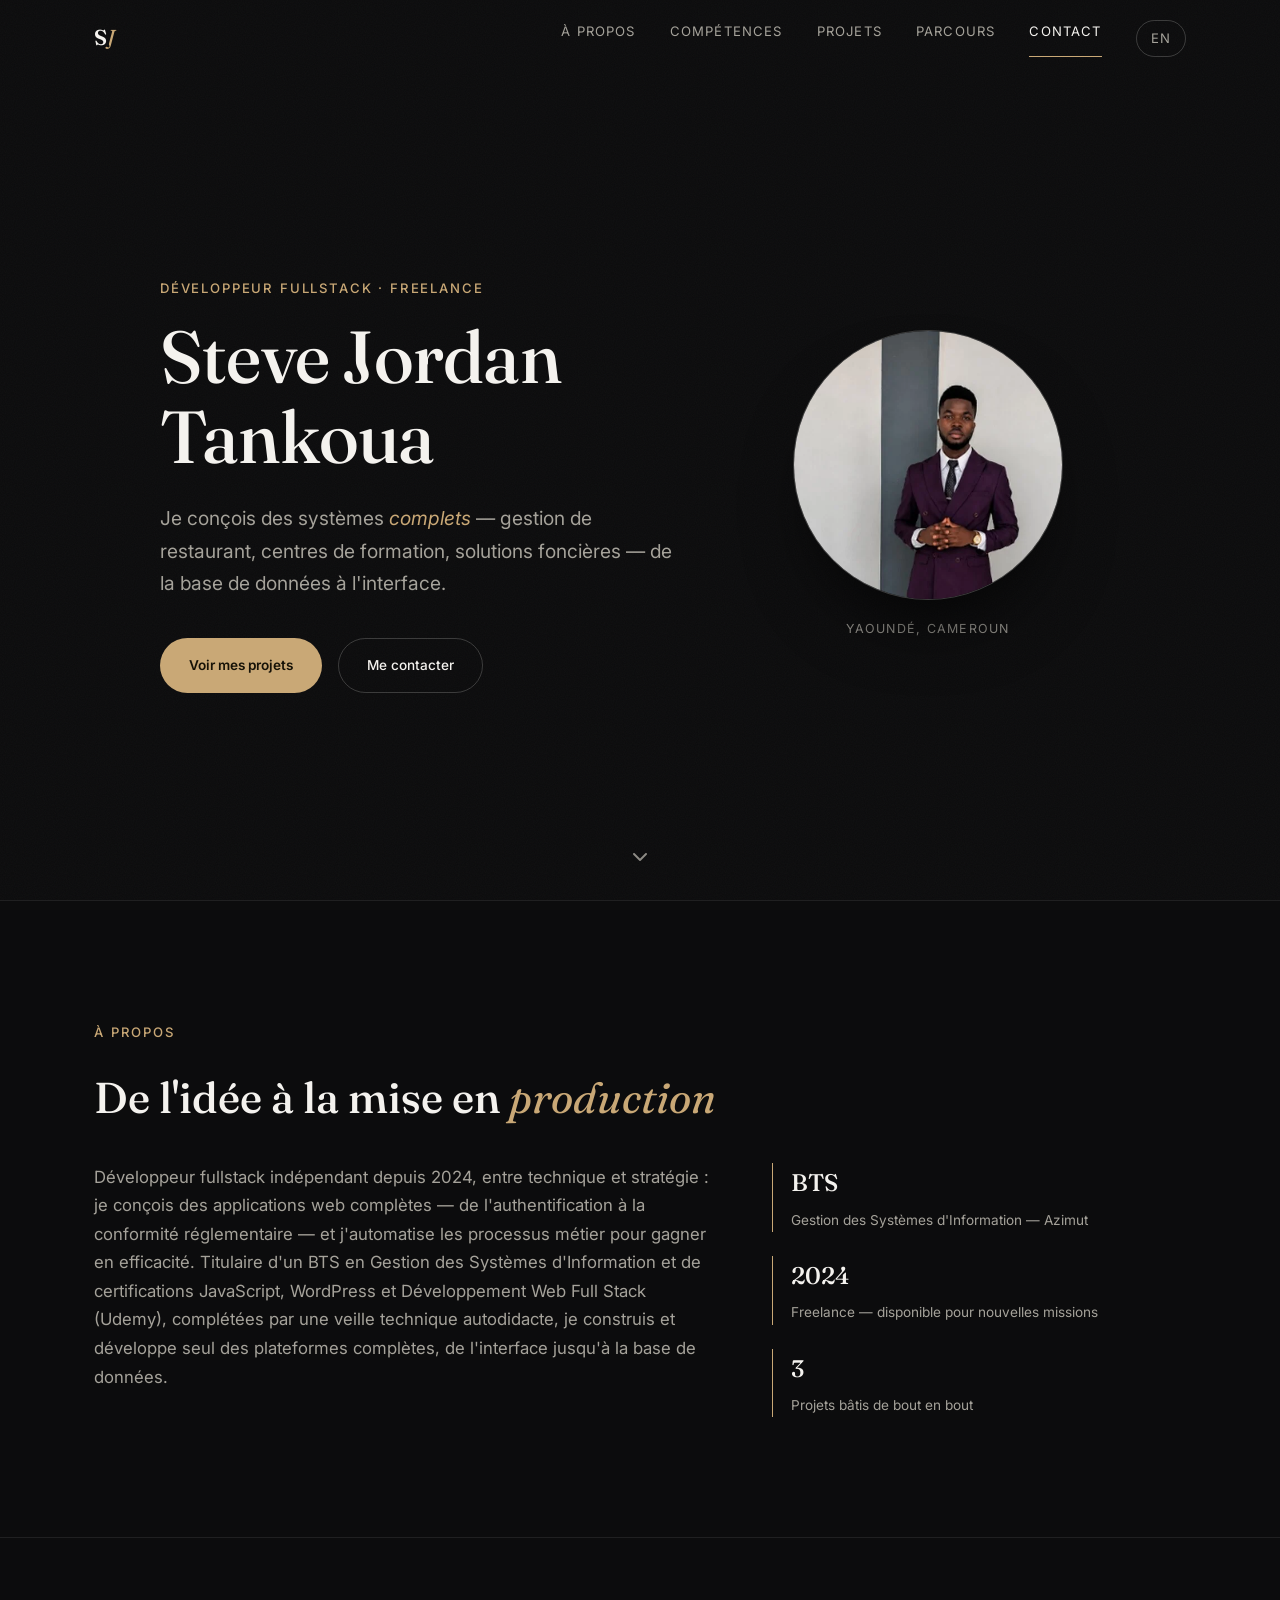
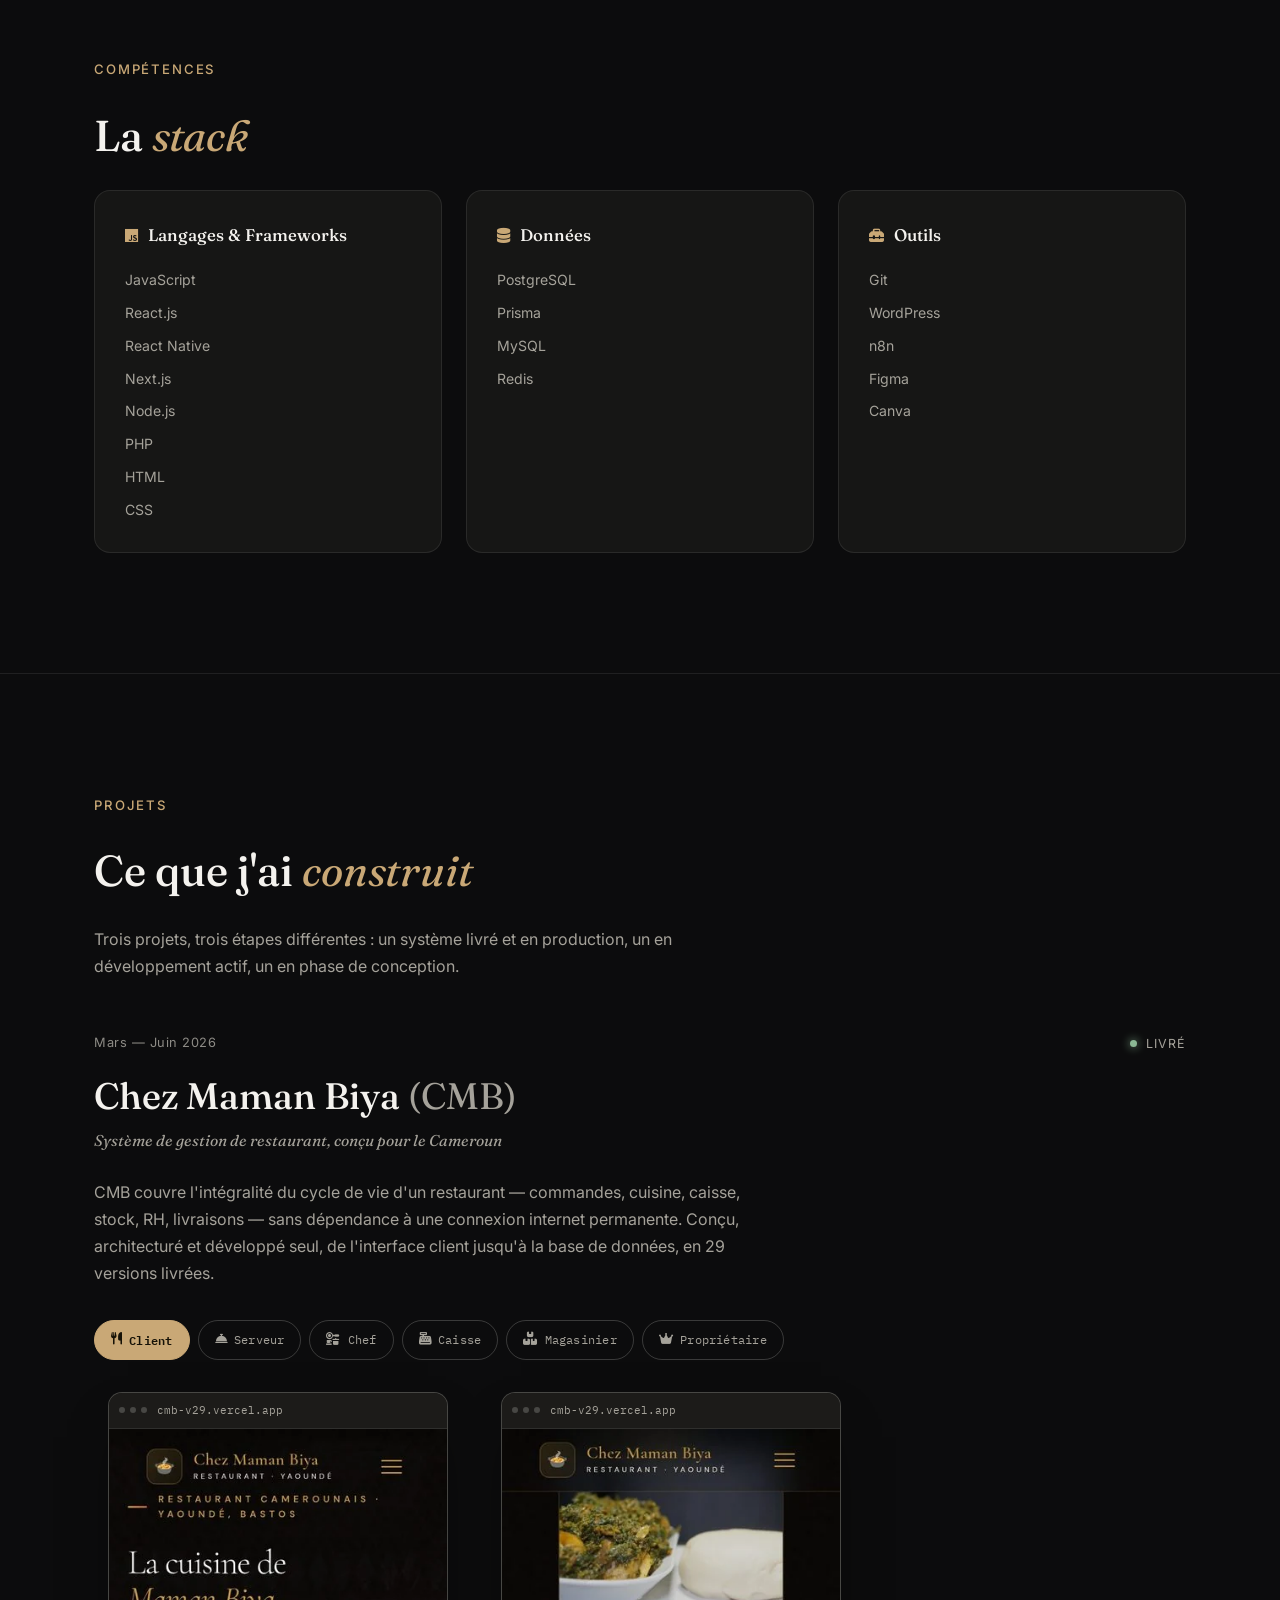
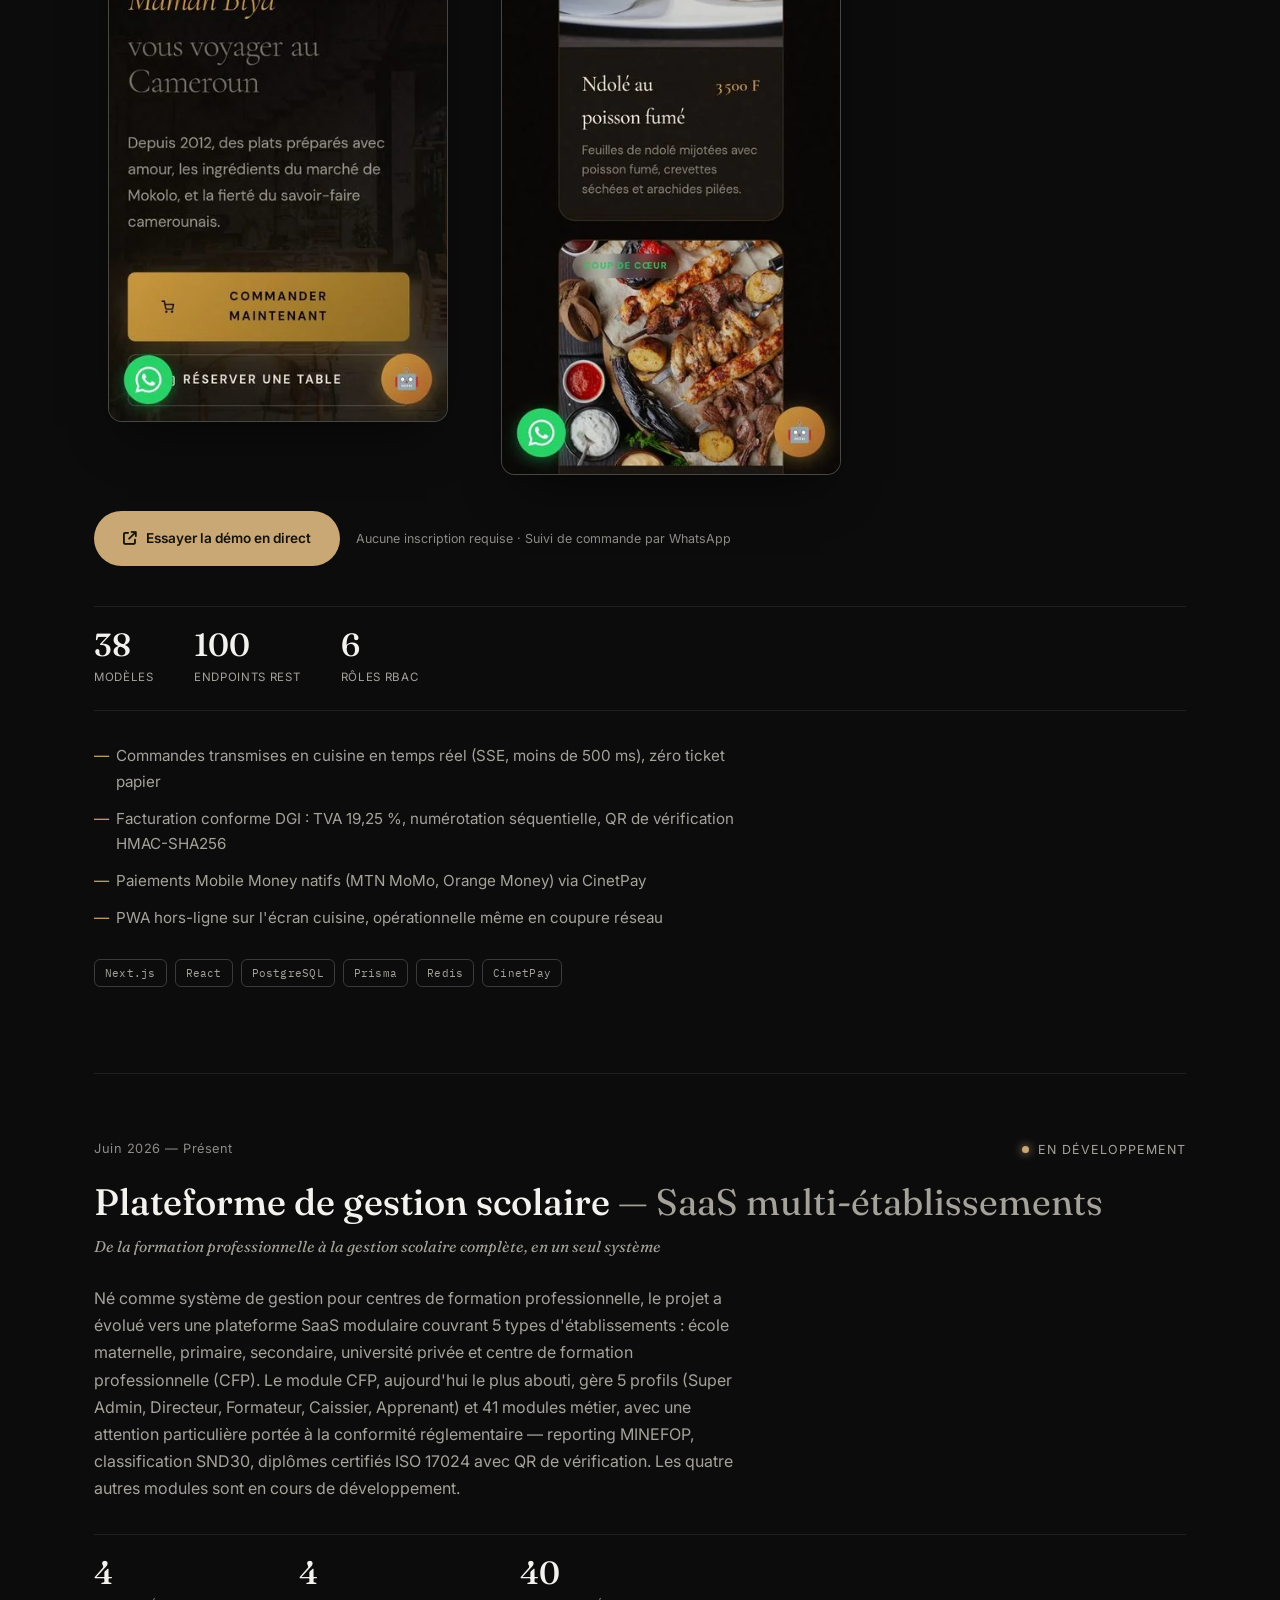
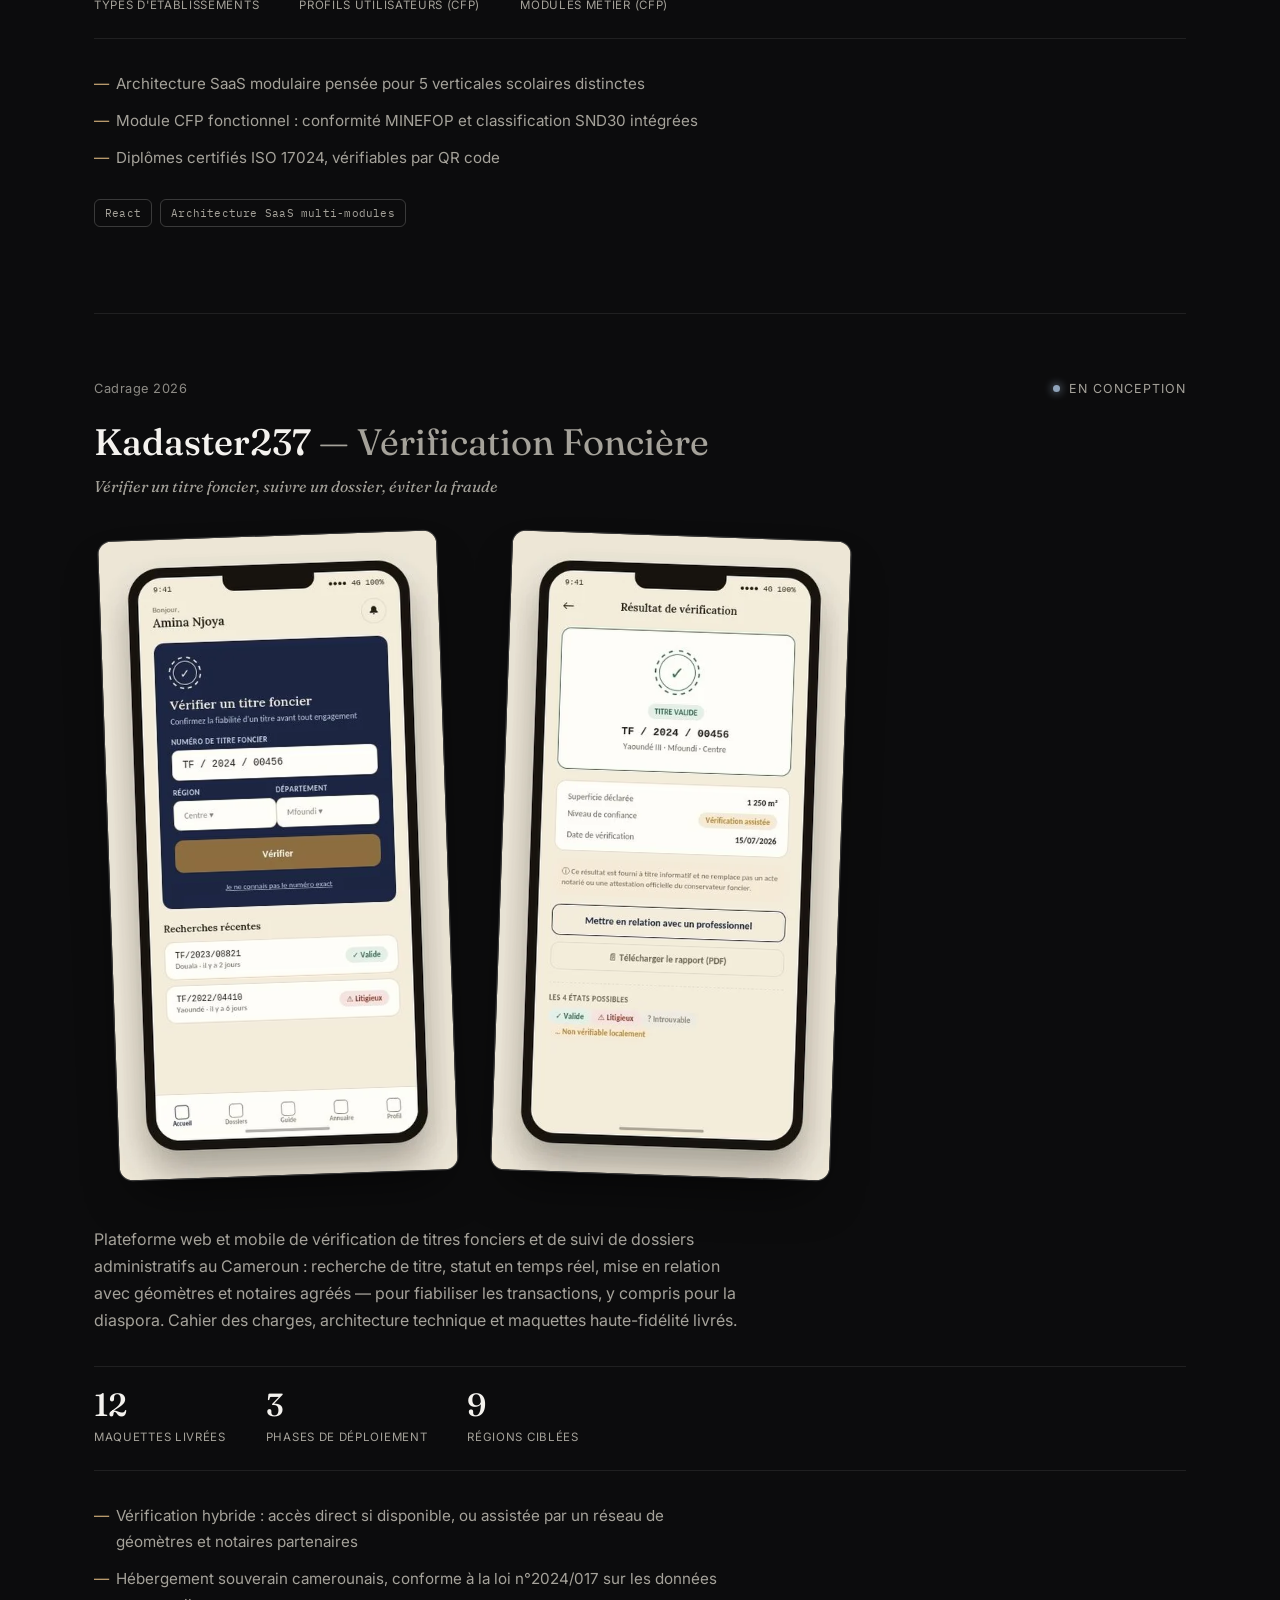
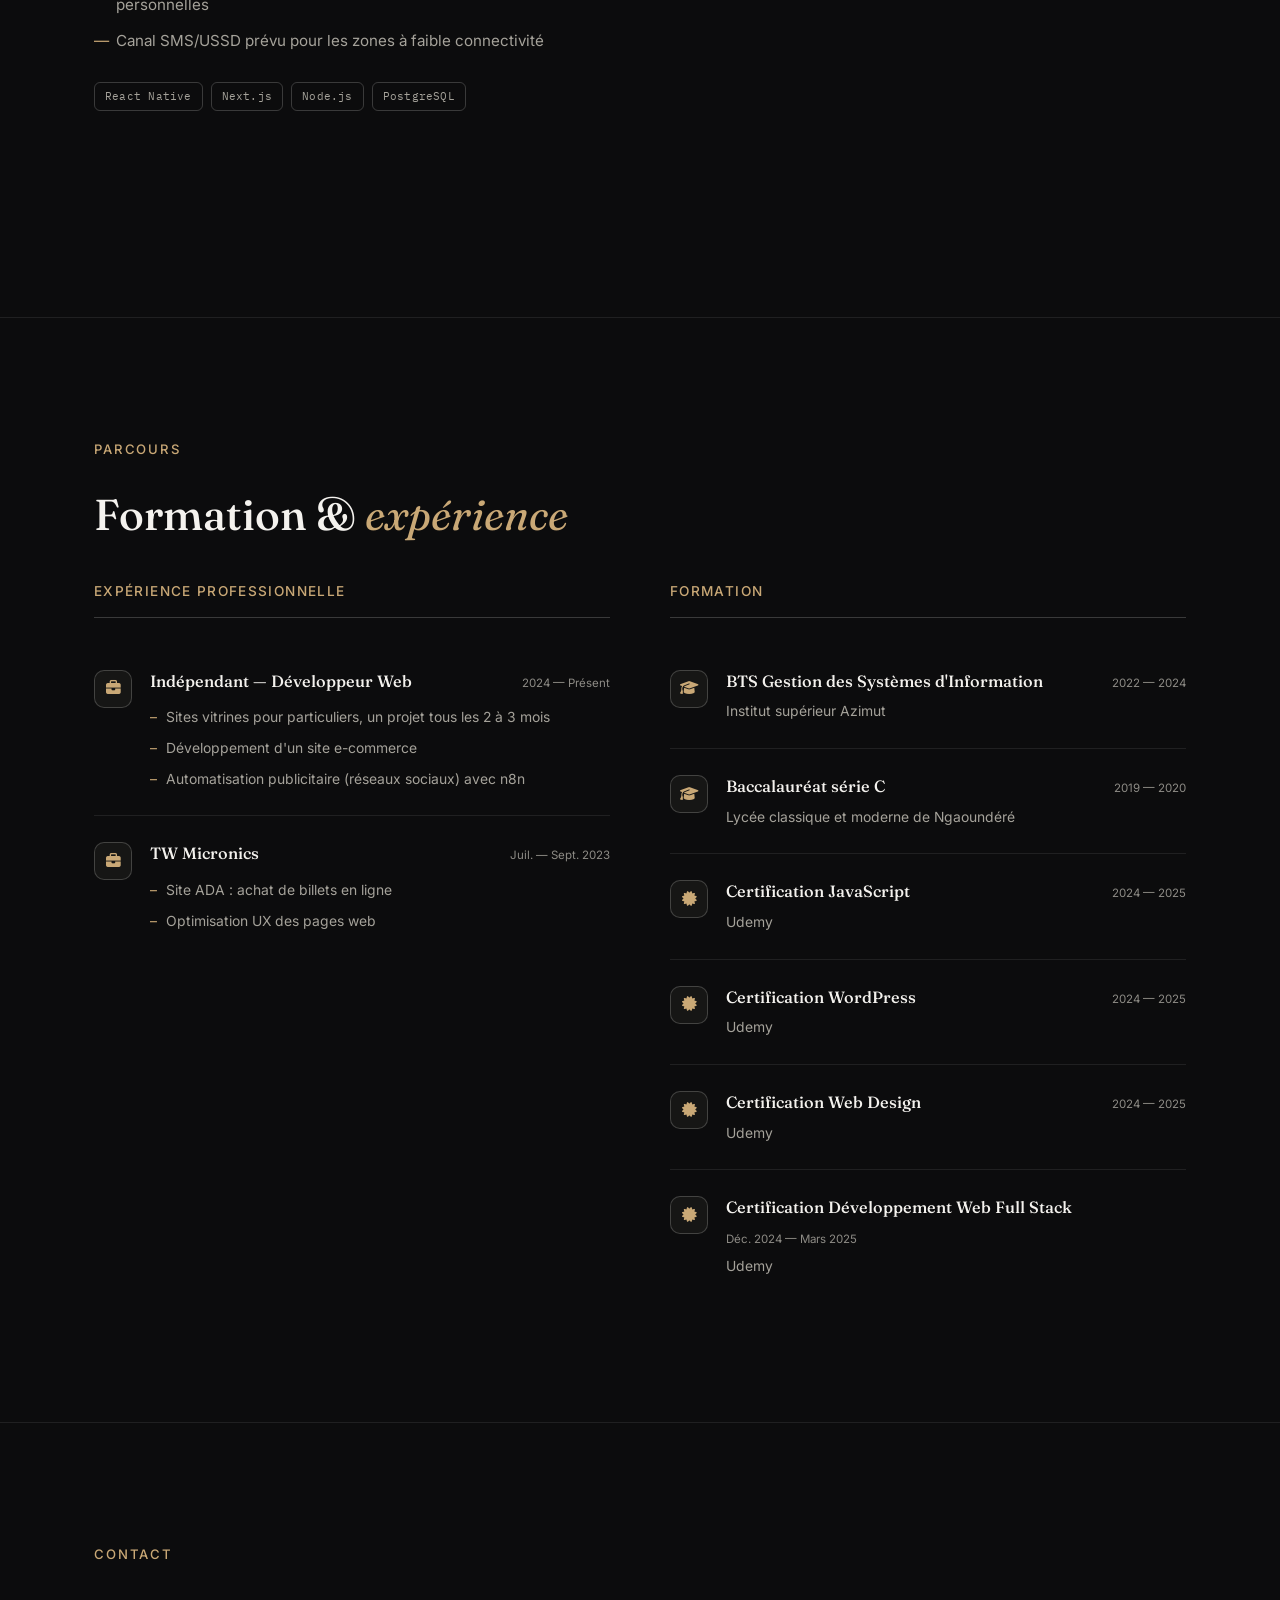
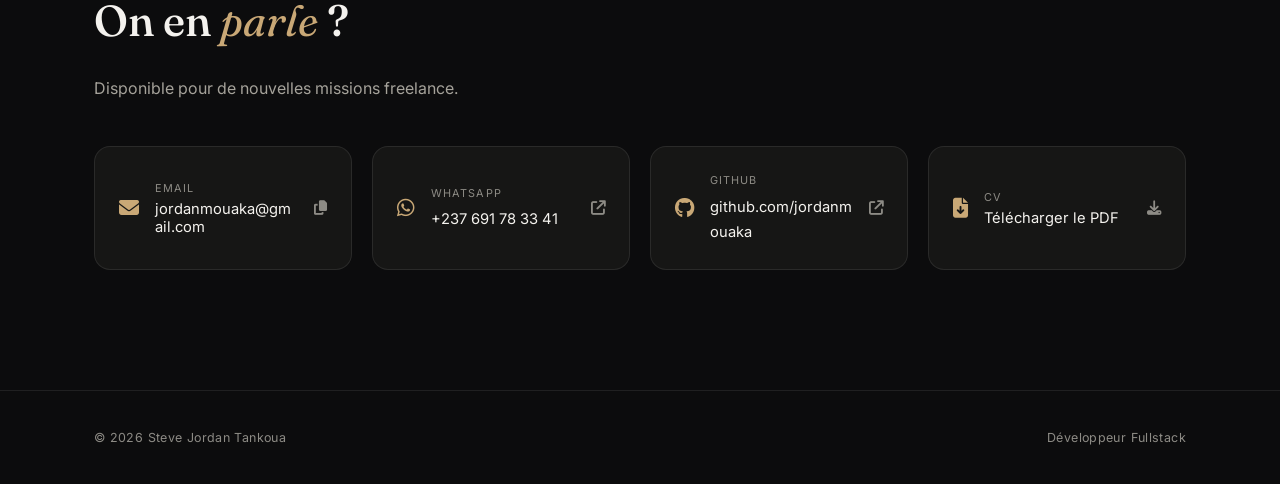
==== commit 89773824: "Correctif UX/UI : captures lisibles, assets externalisés, a11y" ====
--- a/index.html
+++ b/index.html
@@ -6,265 +6,56 @@
 <title>Steve Jordan Tankoua — Développeur Fullstack</title>
 <meta name="description" content="Portfolio de Steve Jordan Tankoua, développeur fullstack freelance à Yaoundé — React, Next.js, Node.js, PostgreSQL." />
 <link rel="icon" type="image/svg+xml" href="data:image/svg+xml,%3Csvg xmlns='http://www.w3.org/2000/svg' viewBox='0 0 64 64'%3E%3Crect width='64' height='64' rx='14' fill='%230c0c0d'/%3E%3Ctext x='32' y='44' font-family='Georgia,serif' font-size='30' fill='%23c9a876' text-anchor='middle'%3ESJ%3C/text%3E%3C/svg%3E">
+<link rel="canonical" href="https://portfolio-steve-jordan.vercel.app/">
+<link rel="alternate" hreflang="fr" href="https://portfolio-steve-jordan.vercel.app/">
+<link rel="alternate" hreflang="en" href="https://portfolio-steve-jordan.vercel.app/en.html">
+<link rel="alternate" hreflang="x-default" href="https://portfolio-steve-jordan.vercel.app/">
 <meta property="og:type" content="website">
 <meta property="og:title" content="Steve Jordan Tankoua — Développeur Fullstack">
 <meta property="og:description" content="Développeur fullstack freelance à Yaoundé — React, Next.js, Node.js, PostgreSQL. Découvrez CMB, CFP et Kadaster237.">
-<meta property="og:image" content="og-image.jpg">
-<meta name="twitter:card" content="summary">
+<meta property="og:image" content="https://portfolio-steve-jordan.vercel.app/og-image.jpg">
+<meta name="twitter:card" content="summary_large_image">
 <meta name="twitter:title" content="Steve Jordan Tankoua — Développeur Fullstack">
 <meta name="twitter:description" content="Développeur fullstack freelance à Yaoundé — React, Next.js, Node.js, PostgreSQL.">
-<meta name="twitter:image" content="og-image.jpg">
+<meta name="twitter:image" content="https://portfolio-steve-jordan.vercel.app/og-image.jpg">
 <script type="application/ld+json">
 {"@context":"https://schema.org","@type":"Person","name":"Steve Jordan Tankoua","jobTitle":"Développeur Fullstack","address":{"@type":"PostalAddress","addressLocality":"Yaoundé","addressCountry":"CM"},"sameAs":["https://github.com/jordanmouaka"],"knowsAbout":["React","Next.js","Node.js","PostgreSQL","React Native"]}
 </script>
+<link rel="preload" as="image" href="/assets/img/portrait.webp" fetchpriority="high">
 <link rel="preconnect" href="https://fonts.googleapis.com">
 <link rel="preconnect" href="https://fonts.gstatic.com" crossorigin>
-<link href="https://fonts.googleapis.com/css2?family=Fraunces:ital,wght@0,400;0,500;0,600;1,500&family=IBM+Plex+Mono:wght@400;500&family=Inter:wght@400;500;600;700&display=swap" rel="stylesheet">
+<link href="https://fonts.googleapis.com/css2?family=Fraunces:ital,wght@0,400;0,500;0,600;1,500&amp;family=IBM+Plex+Mono:wght@400;500&amp;family=Inter:wght@400;500;600;700&amp;display=swap" rel="stylesheet">
 <link rel="stylesheet" href="https://cdnjs.cloudflare.com/ajax/libs/font-awesome/6.5.1/css/all.min.css">
-<style>
-  *,*::before,*::after{margin:0;padding:0;box-sizing:border-box;}
-  html{scroll-behavior:smooth;}
-  @media (prefers-reduced-motion: reduce){
-    html{scroll-behavior:auto;}
-    *,*::before,*::after{animation-duration:.01ms !important;animation-iteration-count:1 !important;transition-duration:.01ms !important;scroll-behavior:auto !important;}
-  }
-
-  :root{
-    --bg:#0c0c0d;
-    --surface:#161615;
-    --surface-2:#1c1b19;
-    --text:#f4f2ee;
-    --text-dim:#a5a29a;
-    --text-dimmer:#7c7a74;
-    --accent:#c9a876;
-    --border:rgba(244,242,238,0.09);
-    --border-strong:rgba(244,242,238,0.20);
-    --status-live:#8bb894;
-    --status-dev:#c9a876;
-    --status-design:#8fa3ba;
-    --ease:cubic-bezier(0.16,1,0.3,1);
-    --font-display:'Fraunces',serif;
-    --font-body:'Inter',sans-serif;
-    --font-mono:'IBM Plex Mono',monospace;
-    --maxw:1140px;
-  }
-
-  body{
-    background:var(--bg);
-    color:var(--text);
-    font-family:var(--font-body);
-    line-height:1.7;
-    overflow-x:hidden;
-    position:relative;
-  }
-  body::before{
-    content:'';
-    position:fixed;inset:0;z-index:0;pointer-events:none;opacity:0.035;
-    background-image:url("data:image/svg+xml,%3Csvg xmlns='http://www.w3.org/2000/svg' width='120' height='120'%3E%3Cfilter id='n'%3E%3CfeTurbulence type='fractalNoise' baseFrequency='0.9' numOctaves='2' stitchTiles='stitch'/%3E%3C/filter%3E%3Crect width='100%25' height='100%25' filter='url(%23n)'/%3E%3C/svg%3E");
-  }
-
-  a{color:inherit;}
-  ul{list-style:none;}
-  img{max-width:100%;display:block;}
-  em{font-style:italic;color:var(--accent);font-weight:400;}
-  .container{max-width:var(--maxw);margin:0 auto;padding:0 24px;position:relative;z-index:1;}
-  a:focus-visible, button:focus-visible{outline:2px solid var(--accent);outline-offset:3px;}
-
-  #progress-bar{position:fixed;top:0;left:0;height:2px;background:var(--accent);z-index:200;width:0%;}
-
-  /* ===== NAV ===== */
-  #nav{position:fixed;top:0;left:0;right:0;z-index:100;border-bottom:1px solid transparent;transition:background .4s var(--ease), border-color .4s var(--ease);}
-  #nav.scrolled{background:rgba(12,12,13,0.86);backdrop-filter:blur(14px);-webkit-backdrop-filter:blur(14px);border-bottom-color:var(--border);}
-  .nav-inner{max-width:var(--maxw);margin:0 auto;padding:20px 24px;display:flex;align-items:center;justify-content:space-between;}
-  .logo{font-family:var(--font-display);font-weight:600;font-size:1.35rem;text-decoration:none;}
-  .logo em{font-style:italic;}
-  .nav-links{display:flex;gap:34px;}
-  .nav-links a{font-size:0.82rem;text-transform:uppercase;letter-spacing:0.09em;color:var(--text-dim);text-decoration:none;position:relative;padding-bottom:4px;transition:color .3s var(--ease);}
-  .nav-links a::after{content:'';position:absolute;left:0;bottom:0;width:0;height:1px;background:var(--accent);transition:width .35s var(--ease);}
-  .nav-links a:hover, .nav-links a.active{color:var(--text);}
-  .nav-links a:hover::after, .nav-links a.active::after{width:100%;}
-  .nav-toggle{display:none;background:none;border:none;color:var(--text);font-size:1.25rem;cursor:pointer;}
-
-  /* ===== BUTTONS ===== */
-  .btn{display:inline-flex;align-items:center;gap:9px;padding:15px 28px;border-radius:100px;font-size:0.85rem;font-weight:500;text-decoration:none;cursor:pointer;border:1px solid transparent;transition:all .4s var(--ease);}
-  .btn-primary{background:var(--accent);color:#161207;font-weight:600;}
-  .btn-primary:hover{transform:translateY(-2px);box-shadow:0 14px 30px -10px rgba(201,168,118,.5);}
-  .btn-ghost{background:transparent;color:var(--text);border-color:var(--border-strong);}
-  .btn-ghost:hover{border-color:var(--accent);color:var(--accent);}
-
-  /* ===== HERO ===== */
-  .hero{min-height:100vh;display:flex;flex-direction:column;justify-content:center;position:relative;z-index:1;padding:130px 24px 60px;}
-  .hero-inner{display:grid;grid-template-columns:1.15fr 0.85fr;gap:56px;align-items:center;}
-  .eyebrow{font-size:0.82rem;text-transform:uppercase;letter-spacing:0.14em;color:var(--accent);margin-bottom:18px;font-weight:500;}
-  .hero h1{font-family:var(--font-display);font-size:clamp(2.6rem,6.5vw,4.6rem);font-weight:500;line-height:1.08;letter-spacing:-0.01em;margin-bottom:26px;}
-  .hero-thesis{font-size:clamp(1.05rem,1.8vw,1.2rem);color:var(--text-dim);max-width:520px;margin-bottom:38px;}
-  .hero-cta{display:flex;gap:16px;flex-wrap:wrap;}
-  .hero-photo-wrap{display:flex;flex-direction:column;align-items:center;gap:18px;}
-  .hero-photo{width:min(270px,68vw);aspect-ratio:1;border-radius:50%;overflow:hidden;border:1px solid var(--border-strong);box-shadow:0 40px 70px -25px rgba(0,0,0,0.7);transition:transform .5s var(--ease);will-change:transform;}
-  .hero-photo img{width:100%;height:100%;object-fit:cover;display:block;}
-  .hero-photo-caption{font-size:0.78rem;color:var(--text-dimmer);letter-spacing:0.1em;text-transform:uppercase;}
-  .scroll-cue{position:absolute;bottom:30px;left:50%;transform:translateX(-50%);color:var(--text-dimmer);text-decoration:none;animation:bounce 2.2s infinite;}
-  @keyframes bounce{0%,100%{transform:translate(-50%,0);}50%{transform:translate(-50%,8px);}}
-
-  /* ===== SECTIONS ===== */
-  .section{padding:120px 0;position:relative;z-index:1;border-top:1px solid var(--border);}
-  .section h2{font-family:var(--font-display);font-size:clamp(1.9rem,4vw,2.7rem);font-weight:500;margin:14px 0 18px;}
-  .lead{color:var(--text-dim);margin-bottom:44px;max-width:600px;}
-
-  /* About */
-  .about-grid{display:grid;grid-template-columns:1.5fr 1fr;gap:56px;align-items:start;margin-top:28px;}
-  .about-text{font-size:1.05rem;color:var(--text-dim);max-width:60ch;}
-  .stat-stack{display:flex;flex-direction:column;gap:24px;}
-  .stat{border-left:1px solid var(--accent);padding-left:18px;}
-  .stat-value{display:block;font-family:var(--font-display);font-size:1.5rem;font-weight:500;color:var(--text);}
-  .stat-label{display:block;font-size:0.85rem;color:var(--text-dim);margin-top:5px;}
-
-  /* Skills */
-  .skills-grid{display:grid;grid-template-columns:repeat(auto-fit,minmax(230px,1fr));gap:24px;}
-  .skill-card{background:var(--surface);border:1px solid var(--border);border-radius:16px;padding:30px;transition:transform .4s var(--ease), border-color .4s var(--ease);}
-  .skill-card:hover{border-color:var(--border-strong);transform:translateY(-5px);}
-  .skill-card h3{font-family:var(--font-display);font-weight:500;font-size:1.05rem;margin-bottom:18px;display:flex;align-items:center;gap:10px;}
-  .skill-card h3 i{color:var(--accent);font-size:0.95rem;}
-  .skill-card ul{display:flex;flex-direction:column;gap:9px;}
-  .skill-card li{font-size:0.88rem;color:var(--text-dim);}
-
-  /* Projects */
-  .projects-list{display:flex;flex-direction:column;}
-  .project{padding:64px 0;border-bottom:1px solid var(--border);}
-  .project:first-child{padding-top:8px;}
-  .project:last-child{border-bottom:none;}
-  .project-head{display:flex;align-items:center;justify-content:space-between;flex-wrap:wrap;gap:12px;margin-bottom:20px;}
-  .project-eyebrow{font-size:0.8rem;color:var(--text-dimmer);letter-spacing:0.04em;}
-  .status{display:inline-flex;align-items:center;gap:9px;font-size:0.78rem;color:var(--text-dim);text-transform:uppercase;letter-spacing:0.08em;}
-  .status-dot{width:7px;height:7px;border-radius:50%;flex-shrink:0;}
-  .dot-live{background:var(--status-live);box-shadow:0 0 10px var(--status-live);}
-  .dot-dev{background:var(--status-dev);box-shadow:0 0 10px var(--status-dev);}
-  .dot-design{background:var(--status-design);box-shadow:0 0 10px var(--status-design);}
-  .project-title{font-family:var(--font-display);font-size:clamp(1.6rem,3.5vw,2.3rem);font-weight:500;line-height:1.2;margin-bottom:10px;}
-  .project-title span{color:var(--text-dim);font-weight:400;}
-  .project-tagline{color:var(--text-dim);font-size:0.98rem;margin-bottom:24px;font-style:italic;font-family:var(--font-display);}
-  .project-desc{color:var(--text-dim);font-size:1rem;max-width:65ch;margin-bottom:32px;}
-  .project-media{position:relative;display:flex;justify-content:center;gap:26px;margin:8px 0 40px;padding:10px 0;}
-  .mock{width:clamp(130px,20vw,190px);border-radius:14px;border:1px solid var(--border-strong);box-shadow:0 25px 50px -20px rgba(0,0,0,0.65);transition:transform .5s var(--ease);}
-  .mock-a{transform:translateY(20px) rotate(-3deg);}
-  .mock-b{transform:translateY(-8px) rotate(2deg);}
-  .project-media:hover .mock-a{transform:translateY(10px) rotate(-5deg) scale(1.03);}
-  .project-media:hover .mock-b{transform:translateY(-18px) rotate(4deg) scale(1.03);}
-  .project-stats{display:flex;gap:40px;flex-wrap:wrap;margin-bottom:32px;padding:22px 0;border-top:1px solid var(--border);border-bottom:1px solid var(--border);}
-  .pstat{display:flex;flex-direction:column;}
-  .pstat strong{font-family:var(--font-display);font-size:2rem;font-weight:500;color:var(--text);line-height:1;}
-  .pstat span{font-size:0.72rem;color:var(--text-dim);text-transform:uppercase;letter-spacing:0.06em;margin-top:7px;}
-  .project-features{display:flex;flex-direction:column;gap:11px;margin-bottom:28px;max-width:65ch;}
-  .project-features li{padding-left:22px;position:relative;color:var(--text-dim);font-size:0.95rem;}
-  .project-features li::before{content:'—';position:absolute;left:0;color:var(--accent);}
-  .tags{display:flex;flex-wrap:wrap;gap:8px;margin-bottom:22px;}
-  .tags li{font-family:var(--font-mono);font-size:0.68rem;letter-spacing:0.02em;color:var(--text-dim);border:1px solid var(--border-strong);border-radius:6px;padding:4px 10px;}
-  .project-link{display:inline-flex;align-items:center;gap:7px;font-size:0.88rem;color:var(--accent);text-decoration:none;border-bottom:1px solid transparent;transition:border-color .3s var(--ease);}
-  .project-link:hover{border-color:var(--accent);}
-
-  /* Project showcase (role-based screenshot gallery) */
-  .project-showcase{margin:8px 0 40px;}
-  .role-tabs{display:flex;flex-wrap:wrap;gap:8px;margin-bottom:22px;}
-  .role-tab{display:inline-flex;align-items:center;gap:7px;font-family:var(--font-mono);font-size:0.72rem;letter-spacing:0.02em;color:var(--text-dim);background:transparent;border:1px solid var(--border-strong);border-radius:100px;padding:8px 16px;cursor:pointer;transition:all .3s var(--ease);}
-  .role-tab i{font-size:0.78rem;}
-  .role-tab:hover{border-color:var(--accent);color:var(--text);}
-  .role-tab.active{background:var(--accent);border-color:var(--accent);color:#161207;font-weight:600;}
-  .project-showcase .project-media{margin:0 0 26px;padding:10px 0;}
-  .project-showcase .project-media[hidden]{display:none;}
-  .mock-frame{width:clamp(130px,20vw,190px);border-radius:14px;border:1px solid var(--border-strong);box-shadow:0 25px 50px -20px rgba(0,0,0,0.65);transition:transform .5s var(--ease);overflow:hidden;background:var(--surface-2);}
-  .mock-frame img{width:100%;display:block;}
-  .frame-bar{display:flex;align-items:center;gap:5px;padding:8px 10px;background:var(--surface-2);border-bottom:1px solid var(--border);}
-  .frame-dot{width:6px;height:6px;border-radius:50%;background:var(--border-strong);flex-shrink:0;}
-  .frame-url{margin-left:5px;font-family:var(--font-mono);font-size:0.56rem;color:var(--text-dimmer);white-space:nowrap;overflow:hidden;text-overflow:ellipsis;}
-  .showcase-cta{display:flex;flex-wrap:wrap;align-items:center;gap:16px;margin:4px 0 32px;}
-  .showcase-cta-note{font-size:0.78rem;color:var(--text-dimmer);}
-
-  /* Parcours */
-  .parcours-grid{display:grid;grid-template-columns:1fr 1fr;gap:60px;margin-top:28px;}
-  .parcours-heading{font-size:0.85rem;text-transform:uppercase;letter-spacing:0.1em;color:var(--accent);margin-bottom:26px;padding-bottom:14px;border-bottom:1px solid var(--border-strong);font-weight:500;}
-  .timeline{display:flex;flex-direction:column;}
-  .timeline-item{display:flex;gap:18px;align-items:flex-start;padding:24px 0;border-bottom:1px solid var(--border);}
-  .timeline-item:last-child{border-bottom:none;}
-  .timeline-item i{flex-shrink:0;width:38px;height:38px;background:var(--surface);border:1px solid var(--border-strong);border-radius:10px;display:flex;align-items:center;justify-content:center;color:var(--accent);font-size:0.92rem;margin-top:2px;}
-  .timeline-top{display:flex;justify-content:space-between;align-items:baseline;flex-wrap:wrap;gap:8px;}
-  .timeline-top h4{font-family:var(--font-display);font-size:1.02rem;font-weight:500;color:var(--text);}
-  .timeline-top span{font-size:0.72rem;color:var(--text-dimmer);white-space:nowrap;}
-  .timeline-item>div{flex:1;}
-  .timeline-item ul{display:flex;flex-direction:column;gap:7px;margin-top:11px;}
-  .timeline-item ul li{font-size:0.87rem;color:var(--text-dim);padding-left:16px;position:relative;}
-  .timeline-item ul li::before{content:'–';position:absolute;left:0;color:var(--accent);}
-  .timeline-item p{font-size:0.87rem;color:var(--text-dim);margin-top:5px;}
-
-  /* Contact */
-  .contact-grid{display:grid;grid-template-columns:repeat(auto-fit,minmax(220px,1fr));gap:20px;}
-  .contact-card{display:flex;align-items:center;gap:16px;background:var(--surface);border:1px solid var(--border);border-radius:16px;padding:24px;text-decoration:none;font-family:inherit;text-align:left;width:100%;cursor:pointer;transition:transform .4s var(--ease), border-color .4s var(--ease);}
-  .contact-card:hover{border-color:var(--accent);transform:translateY(-4px);}
-  .contact-card>i:first-child{font-size:1.25rem;color:var(--accent);flex-shrink:0;}
-  .contact-card div{display:flex;flex-direction:column;flex:1;min-width:0;}
-  .contact-label{font-size:0.68rem;text-transform:uppercase;letter-spacing:0.1em;color:var(--text-dimmer);}
-  .contact-value{font-size:0.92rem;color:var(--text);margin-top:5px;word-break:break-word;}
-  .copy-icon{color:var(--text-dimmer);font-size:0.9rem;flex-shrink:0;}
-
-  /* Toast */
-  .toast{position:fixed;bottom:26px;left:50%;transform:translateX(-50%) translateY(20px);background:var(--text);color:var(--bg);font-size:0.85rem;padding:12px 22px;border-radius:100px;opacity:0;pointer-events:none;transition:opacity .4s var(--ease), transform .4s var(--ease);z-index:200;}
-  .toast.show{opacity:1;transform:translateX(-50%) translateY(0);}
-
-  /* Footer */
-  footer{border-top:1px solid var(--border);padding:36px 0;position:relative;z-index:1;}
-  .footer-inner{display:flex;justify-content:space-between;flex-wrap:wrap;gap:8px;font-size:0.78rem;color:var(--text-dimmer);letter-spacing:0.03em;}
-
-  /* Reveal */
-  .reveal{opacity:0;transform:translateY(34px);transition:opacity 1s var(--ease), transform 1s var(--ease);}
-  .reveal.visible{opacity:1;transform:none;}
-  .reveal-img{opacity:0;transform:translateY(30px) scale(0.96);transition:opacity 1.1s var(--ease), transform 1.1s var(--ease);}
-  .reveal-img.visible{opacity:1;transform:none;}
-  .hero-text .reveal:nth-child(1){transition-delay:.05s;}
-  .hero-text .reveal:nth-child(2){transition-delay:.18s;}
-  .hero-text .reveal:nth-child(3){transition-delay:.32s;}
-  .hero-text .reveal:nth-child(4){transition-delay:.46s;}
-  .hero-photo-wrap.reveal{transition-delay:.55s;}
-
-  /* ===== RESPONSIVE ===== */
-  @media (max-width:900px){
-    .hero-inner{grid-template-columns:1fr;text-align:center;}
-    .hero-thesis{margin-left:auto;margin-right:auto;}
-    .hero-cta{justify-content:center;}
-    .hero-photo-wrap{order:-1;}
-    .about-grid{grid-template-columns:1fr;gap:36px;}
-    .parcours-grid{grid-template-columns:1fr;gap:44px;}
-  }
-  @media (max-width:768px){
-    .nav-toggle{display:block;}
-    .nav-links{position:fixed;top:0;right:-100%;height:100vh;width:min(75vw,320px);background:var(--surface);flex-direction:column;padding:100px 32px;gap:26px;transition:right .4s var(--ease);border-left:1px solid var(--border);z-index:99;}
-    .nav-links.open{right:0;}
-    .section{padding:84px 0;}
-    .project{padding:48px 0;}
-  }
-  @media (max-width:480px){
-    .hero{padding-top:120px;}
-    .hero-cta{flex-direction:column;align-items:stretch;}
-    .hero-cta .btn{justify-content:center;}
-    .project-stats{gap:26px;}
-    .project-media{gap:14px;}
-    .showcase-cta{flex-direction:column;align-items:flex-start;}
-  }
-  .nav-links a.lang-switch{border:1px solid var(--border-strong);border-radius:100px;padding:6px 14px;transition:border-color .3s var(--ease), color .3s var(--ease);}
-  .nav-links a.lang-switch::after{display:none;}
-  .nav-links a.lang-switch:hover{border-color:var(--accent);color:var(--accent);}
-</style>
-<script src="https://challenges.cloudflare.com/turnstile/v0/api.js?onload=onloadTurnstileCallback" async defer></script>
+<link rel="stylesheet" href="/assets/styles.css">
+<noscript><style>.reveal,.reveal-img{opacity:1 !important;transform:none !important;}</style></noscript>
+<!-- Le callback doit exister AVANT le chargement de l'API Turnstile.
+     Le script est `async` : il peut s'exécuter avant DOMContentLoaded.
+     Définir onloadTurnstileCallback plus bas créait une race condition
+     qui laissait le bouton CV silencieusement inerte. -->
+<script>
+  window.__turnstileReady = false;
+  window.__onTurnstileReady = null;
+  window.onloadTurnstileCallback = function () {
+    window.__turnstileReady = true;
+    if (typeof window.__onTurnstileReady === 'function') window.__onTurnstileReady();
+  };
+</script>
+<script src="https://challenges.cloudflare.com/turnstile/v0/api.js?onload=onloadTurnstileCallback" async></script>
+<script src="/assets/app.js" defer></script>
 </head>
 <body>
+
+<a class="skip-link" href="#top">Aller au contenu</a>
 
 <div id="progress-bar"></div>
 
 <nav id="nav">
   <div class="nav-inner">
     <a href="#top" class="logo">S<em>J</em></a>
-    <button class="nav-toggle" aria-label="Ouvrir le menu" aria-expanded="false">
-      <i class="fa-solid fa-bars"></i>
+    <button class="nav-toggle" aria-label="Ouvrir le menu" aria-expanded="false" aria-controls="nav-links">
+      <i class="fa-solid fa-bars" aria-hidden="true"></i>
     </button>
-    <div class="nav-links">
+    <div class="nav-links" id="nav-links">
       <a href="#about">À propos</a>
       <a href="#skills">Compétences</a>
       <a href="#projects">Projets</a>
@@ -288,12 +79,12 @@
     </div>
     <div class="hero-photo-wrap reveal">
       <div class="hero-photo" id="heroPhoto">
-        <img src="[data-uri]" alt="Portrait de Steve Jordan Tankoua" />
+        <img src="/assets/img/portrait.webp" width="480" height="480" fetchpriority="high" decoding="async" alt="Portrait de Steve Jordan Tankoua" />
       </div>
       <p class="hero-photo-caption">Yaoundé, Cameroun</p>
     </div>
   </div>
-  <a href="#about" class="scroll-cue" aria-label="Défiler vers le bas"><i class="fa-solid fa-chevron-down"></i></a>
+  <a href="#about" class="scroll-cue" aria-label="Défiler vers le bas"><i class="fa-solid fa-chevron-down" aria-hidden="true"></i></a>
 </header>
 
 <section class="section" id="about">
@@ -303,7 +94,7 @@
     <div class="about-grid">
       <p class="reveal about-text">Développeur fullstack indépendant depuis 2024, entre technique et stratégie : je conçois des applications web complètes — de l'authentification à la conformité réglementaire — et j'automatise les processus métier pour gagner en efficacité. Titulaire d'un BTS en Gestion des Systèmes d'Information et de certifications JavaScript, WordPress et Développement Web Full Stack (Udemy), complétées par une veille technique autodidacte, je construis et développe seul des plateformes complètes, de l'interface jusqu'à la base de données.</p>
       <div class="stat-stack reveal">
-        <div class="stat"><span class="stat-value">BTS</span><span class="stat-label">Gestion des Systèmes d'Information — AZINUT</span></div>
+        <div class="stat"><span class="stat-value">BTS</span><span class="stat-label">Gestion des Systèmes d'Information — Azimut</span></div>
         <div class="stat"><span class="stat-value">2024</span><span class="stat-label">Freelance — disponible pour nouvelles missions</span></div>
         <div class="stat"><span class="stat-value">3</span><span class="stat-label">Projets bâtis de bout en bout</span></div>
       </div>
@@ -317,15 +108,15 @@
     <h2 class="reveal">La <em>stack</em></h2>
     <div class="skills-grid">
       <div class="skill-card reveal">
-        <h3><i class="fa-brands fa-js"></i> Langages & Frameworks</h3>
+        <h3><i class="fa-brands fa-js" aria-hidden="true"></i> Langages &amp; Frameworks</h3>
         <ul><li>JavaScript</li><li>React.js</li><li>React Native</li><li>Next.js</li><li>Node.js</li><li>PHP</li><li>HTML</li><li>CSS</li></ul>
       </div>
       <div class="skill-card reveal">
-        <h3><i class="fa-solid fa-database"></i> Données</h3>
+        <h3><i class="fa-solid fa-database" aria-hidden="true"></i> Données</h3>
         <ul><li>PostgreSQL</li><li>Prisma</li><li>MySQL</li><li>Redis</li></ul>
       </div>
       <div class="skill-card reveal">
-        <h3><i class="fa-solid fa-toolbox"></i> Outils</h3>
+        <h3><i class="fa-solid fa-toolbox" aria-hidden="true"></i> Outils</h3>
         <ul><li>Git</li><li>WordPress</li><li>n8n</li><li>Figma</li><li>Canva</li></ul>
       </div>
     </div>
@@ -347,86 +138,86 @@
         </div>
         <h3 class="project-title">Chez Maman Biya <span>(CMB)</span></h3>
         <p class="project-tagline">Système de gestion de restaurant, conçu pour le Cameroun</p>
+        <p class="project-desc">CMB couvre l'intégralité du cycle de vie d'un restaurant — commandes, cuisine, caisse, stock, RH, livraisons — sans dépendance à une connexion internet permanente. Conçu, architecturé et développé seul, de l'interface client jusqu'à la base de données, en 29 versions livrées.</p>
         <div class="project-showcase reveal-img">
           <div class="role-tabs" role="tablist" aria-label="Interfaces de CMB par rôle">
-            <button type="button" class="role-tab active" data-role="client" role="tab" aria-selected="true"><i class="fa-solid fa-utensils"></i> Client</button>
-            <button type="button" class="role-tab" data-role="serveur" role="tab" aria-selected="false"><i class="fa-solid fa-bell-concierge"></i> Serveur</button>
-            <button type="button" class="role-tab" data-role="chef" role="tab" aria-selected="false"><i class="fa-solid fa-kitchen-set"></i> Chef</button>
-            <button type="button" class="role-tab" data-role="caisse" role="tab" aria-selected="false"><i class="fa-solid fa-cash-register"></i> Caisse</button>
-            <button type="button" class="role-tab" data-role="stock" role="tab" aria-selected="false"><i class="fa-solid fa-boxes-stacked"></i> Magasinier</button>
-            <button type="button" class="role-tab" data-role="owner" role="tab" aria-selected="false"><i class="fa-solid fa-crown"></i> Propriétaire</button>
-          </div>
-          <div class="project-media" data-role-panel="client" role="tabpanel">
-            <div class="mock-frame mock-a">
-              <div class="frame-bar"><span class="frame-dot"></span><span class="frame-dot"></span><span class="frame-dot"></span><span class="frame-url">cmb-v29.vercel.app</span></div>
-              <img src="[data-uri]" alt="Page d'accueil du site client CMB, restaurant Chez Maman Biya" loading="lazy" />
-            </div>
-            <div class="mock-frame mock-b">
-              <div class="frame-bar"><span class="frame-dot"></span><span class="frame-dot"></span><span class="frame-dot"></span><span class="frame-url">cmb-v29.vercel.app</span></div>
-              <img src="[data-uri]" alt="Menu client CMB avec photos des plats, Ndolé au poisson fumé" loading="lazy" />
-            </div>
-          </div>
-          <div class="project-media" data-role-panel="serveur" role="tabpanel" hidden>
-            <div class="mock-frame mock-a">
-              <div class="frame-bar"><span class="frame-dot"></span><span class="frame-dot"></span><span class="frame-dot"></span><span class="frame-url">cmb-v29.vercel.app</span></div>
-              <img src="[data-uri]" alt="Tableau de bord serveur CMB, plan de salle et statut des tables" loading="lazy" />
-            </div>
-            <div class="mock-frame mock-b">
-              <div class="frame-bar"><span class="frame-dot"></span><span class="frame-dot"></span><span class="frame-dot"></span><span class="frame-url">cmb-v29.vercel.app</span></div>
-              <img src="[data-uri]" alt="Vue serveur CMB, disponibilité des plats en temps réel" loading="lazy" />
-            </div>
-          </div>
-          <div class="project-media" data-role-panel="chef" role="tabpanel" hidden>
-            <div class="mock-frame mock-a">
-              <div class="frame-bar"><span class="frame-dot"></span><span class="frame-dot"></span><span class="frame-dot"></span><span class="frame-url">cmb-v29.vercel.app</span></div>
-              <img src="[data-uri]" alt="Écran cuisine CMB, suivi des command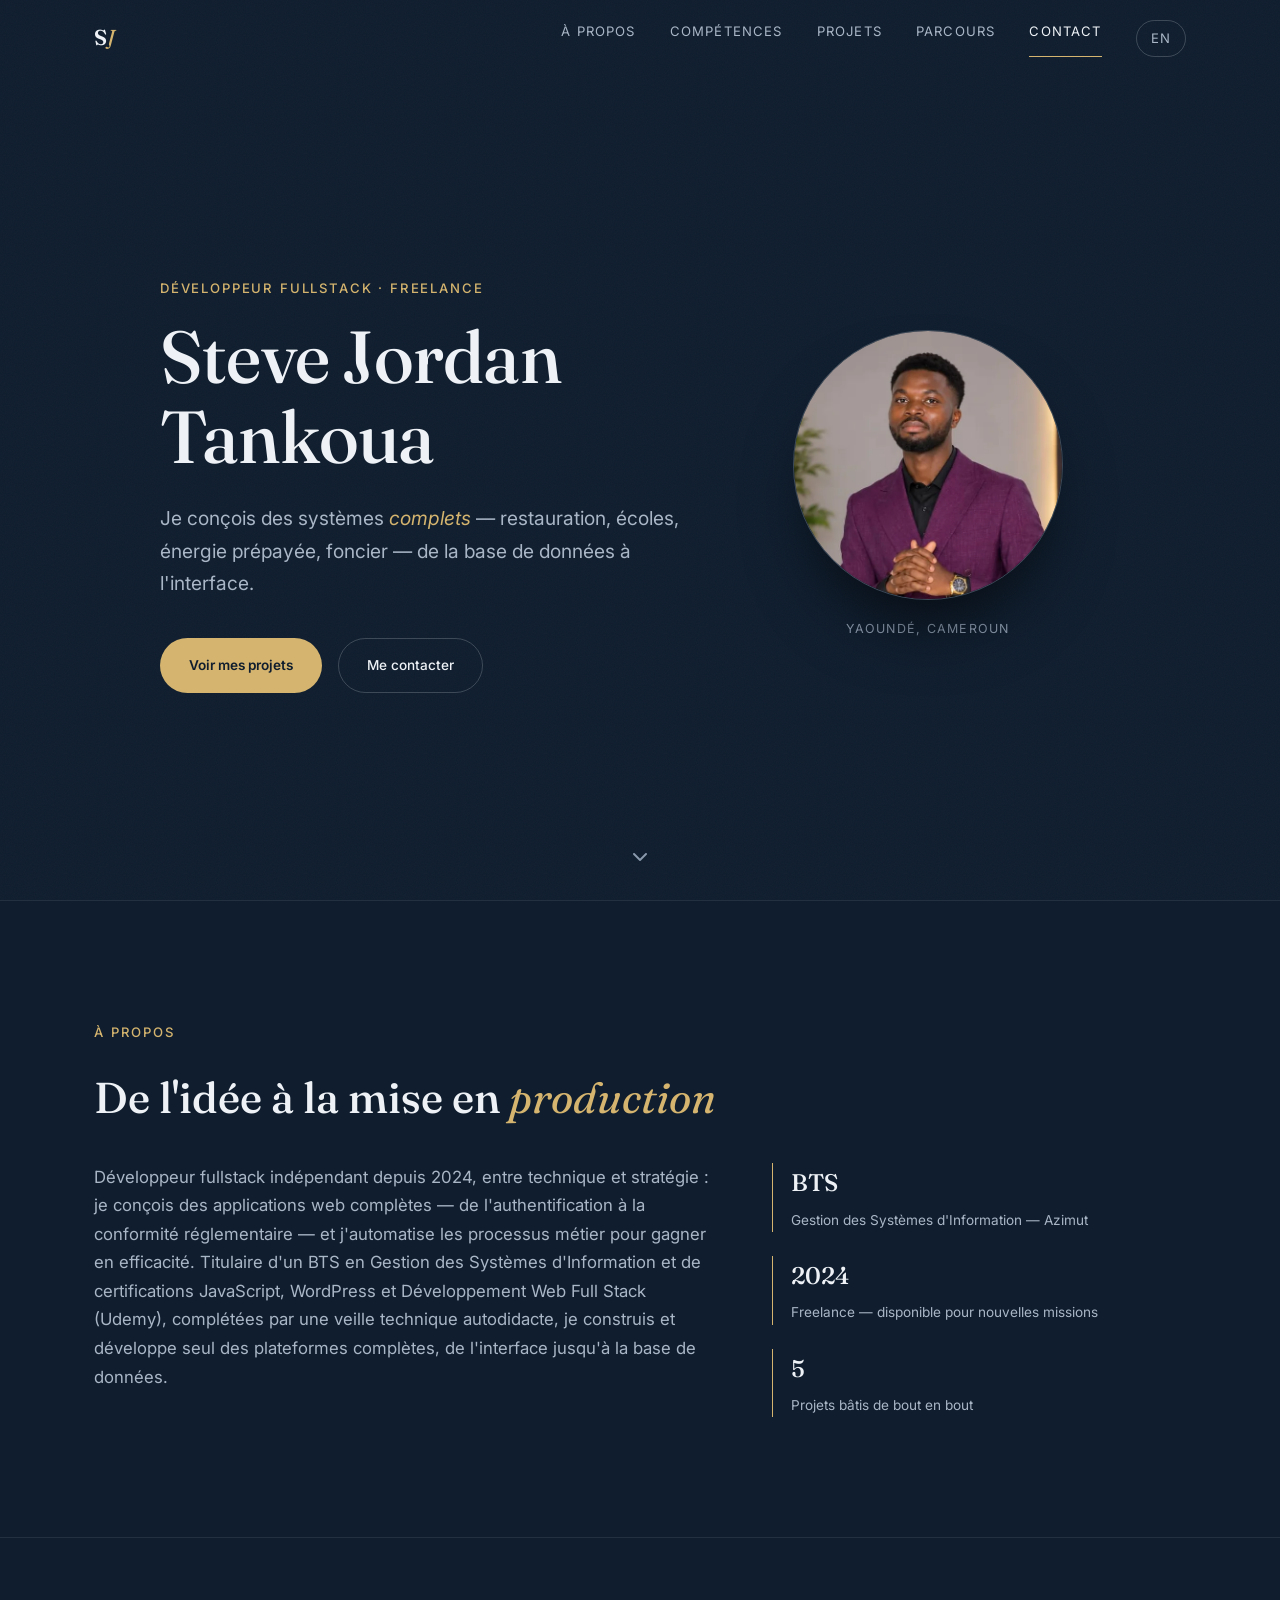
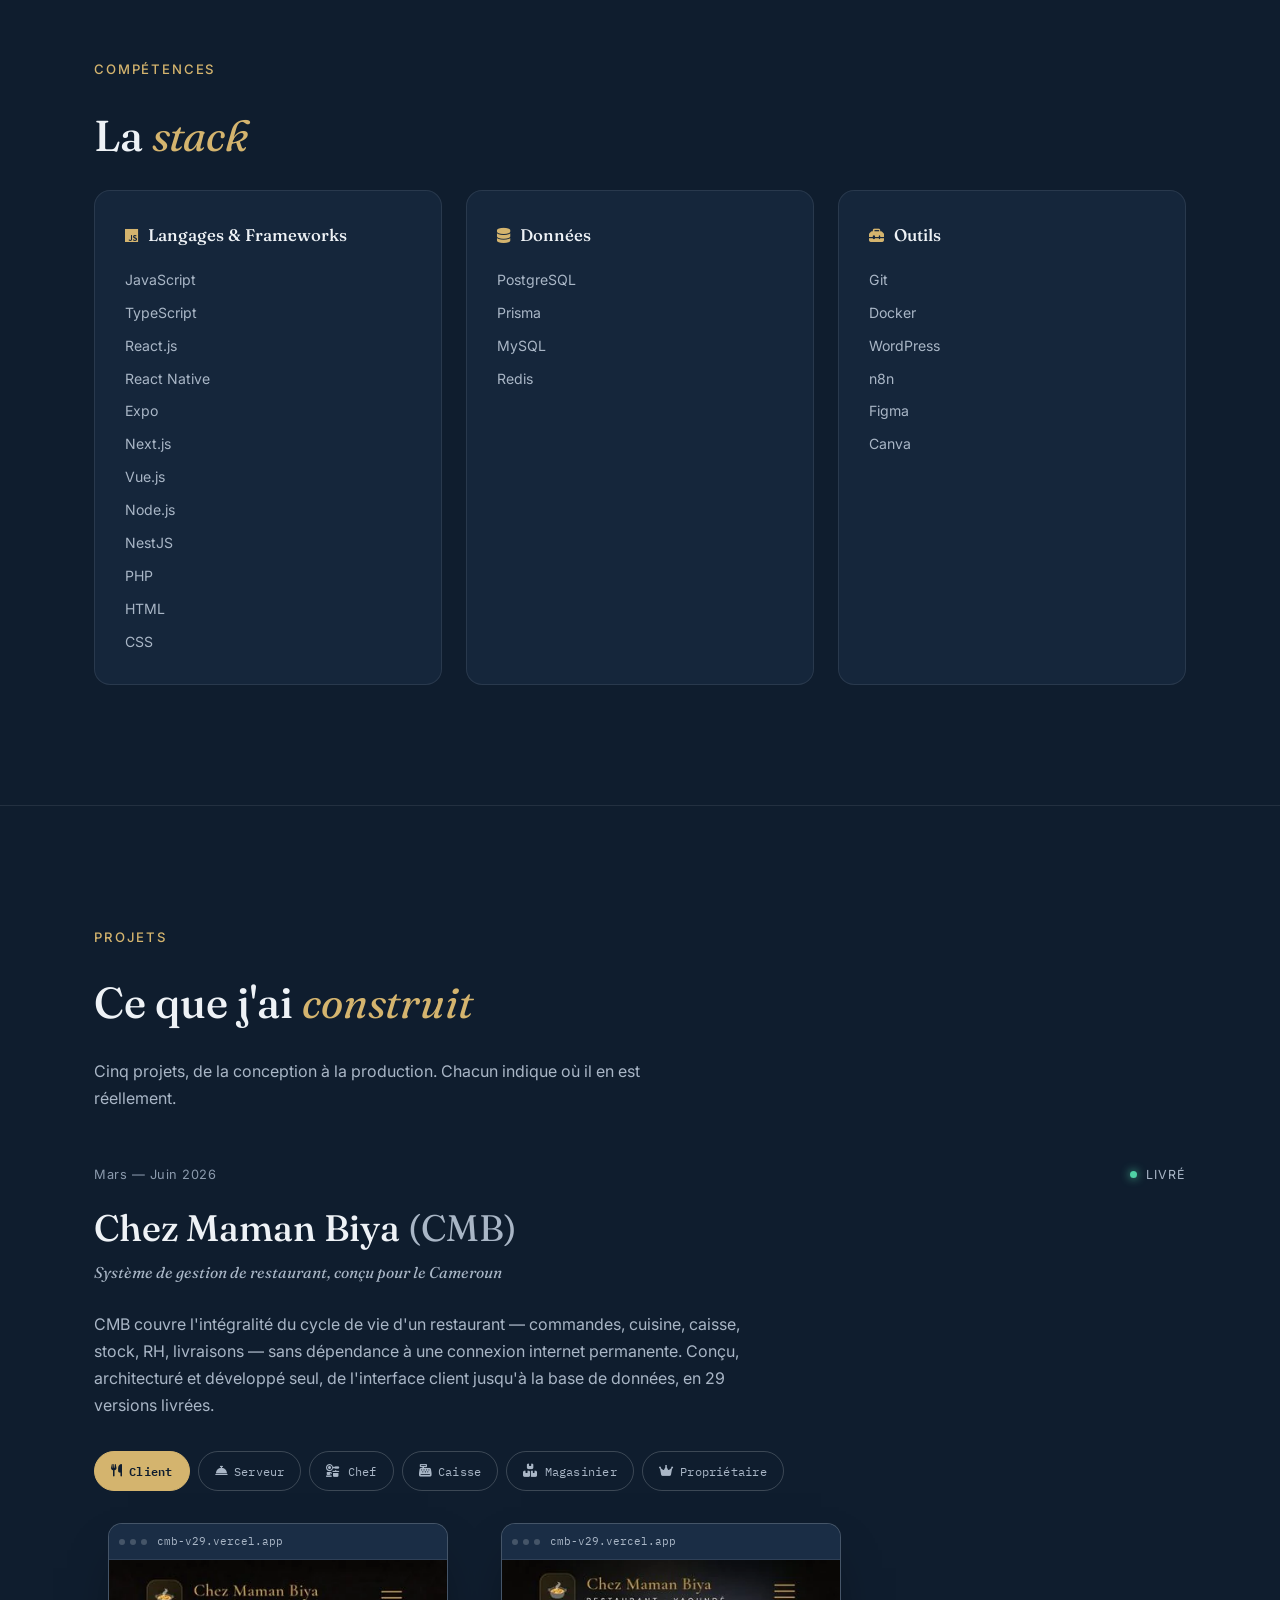
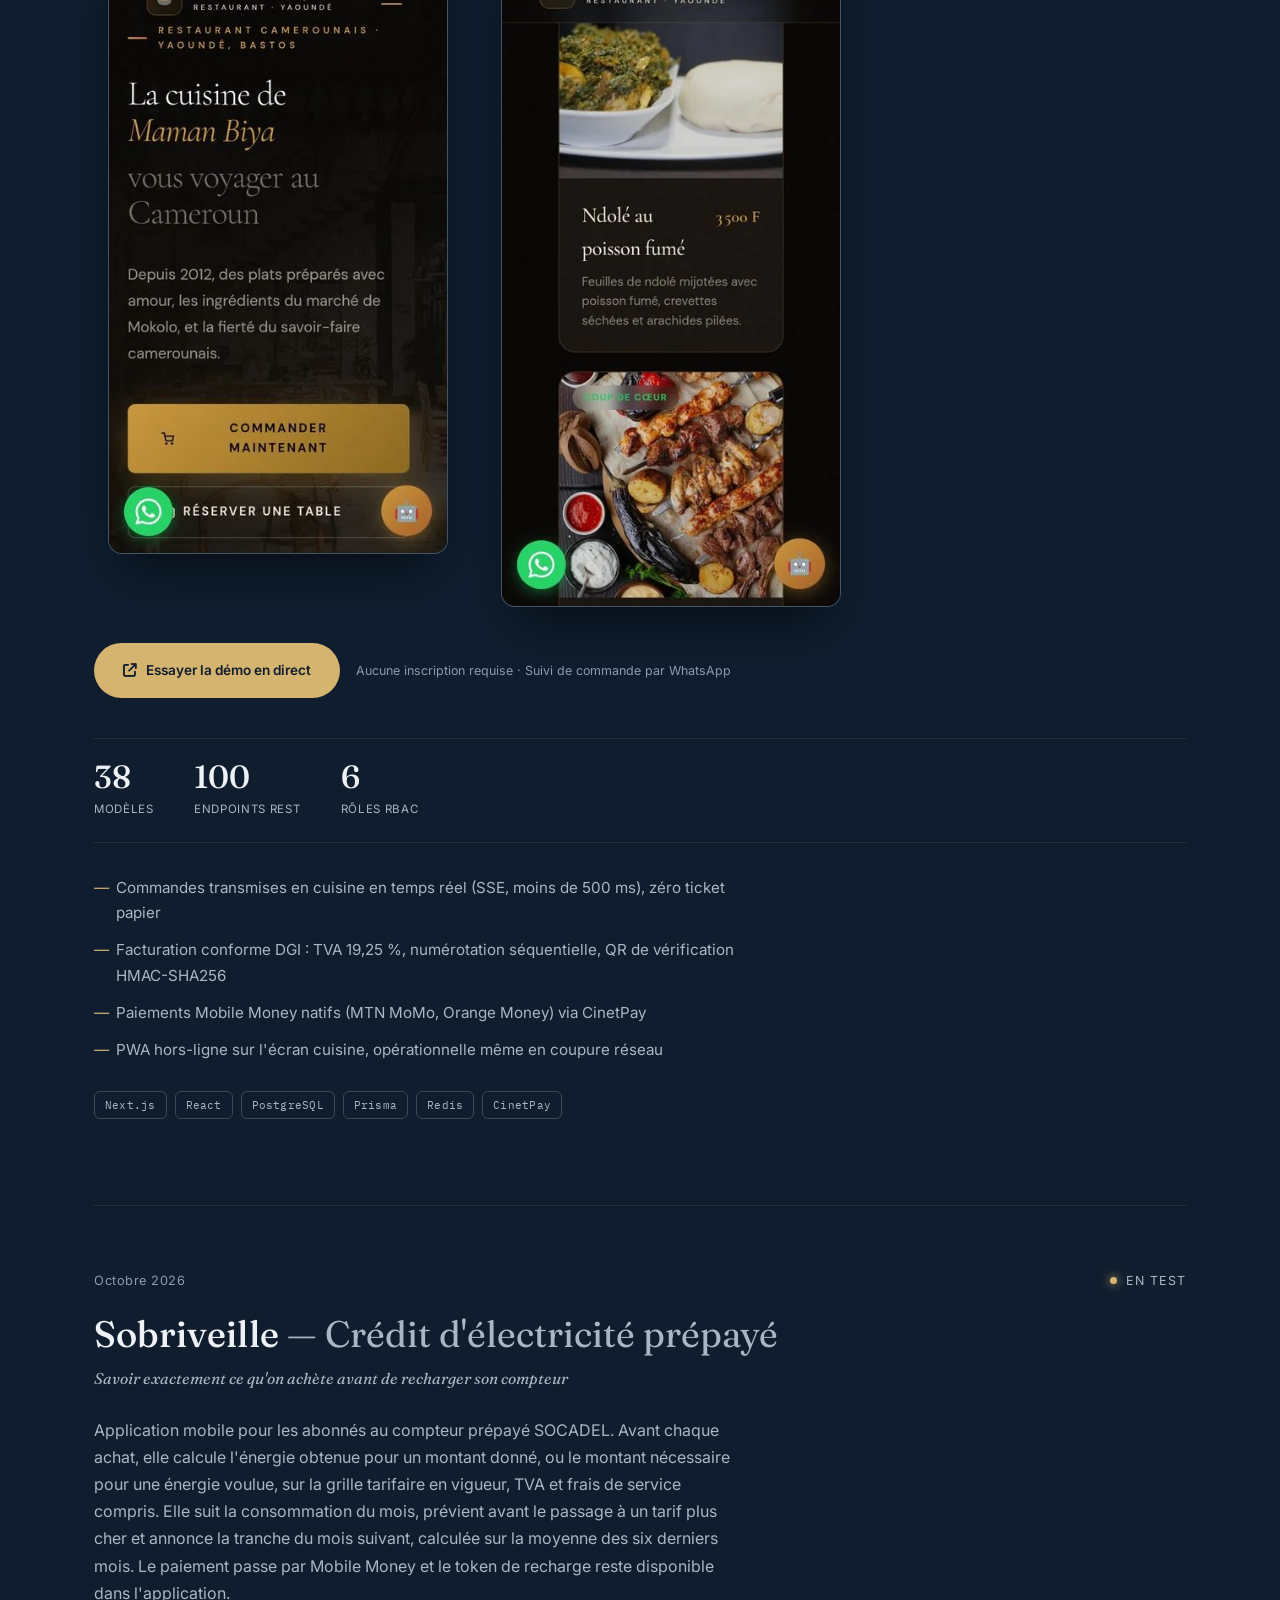
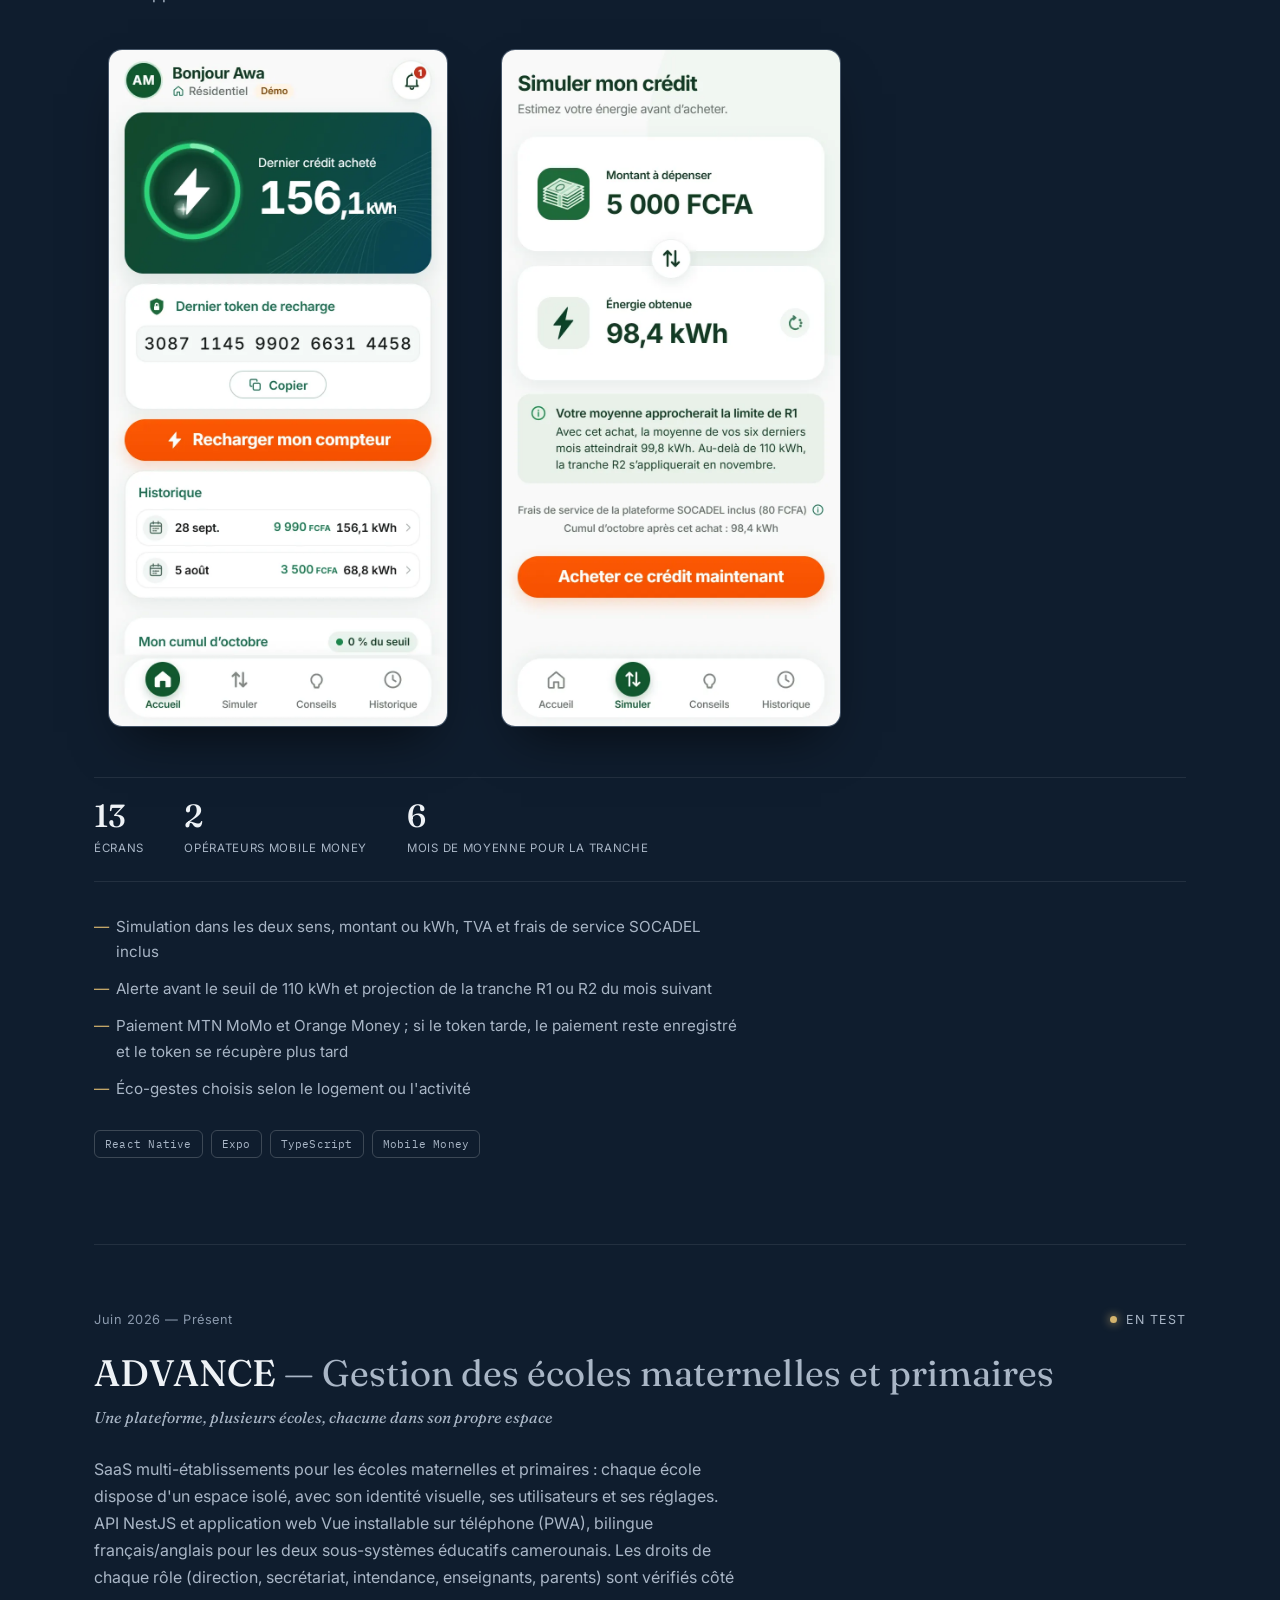
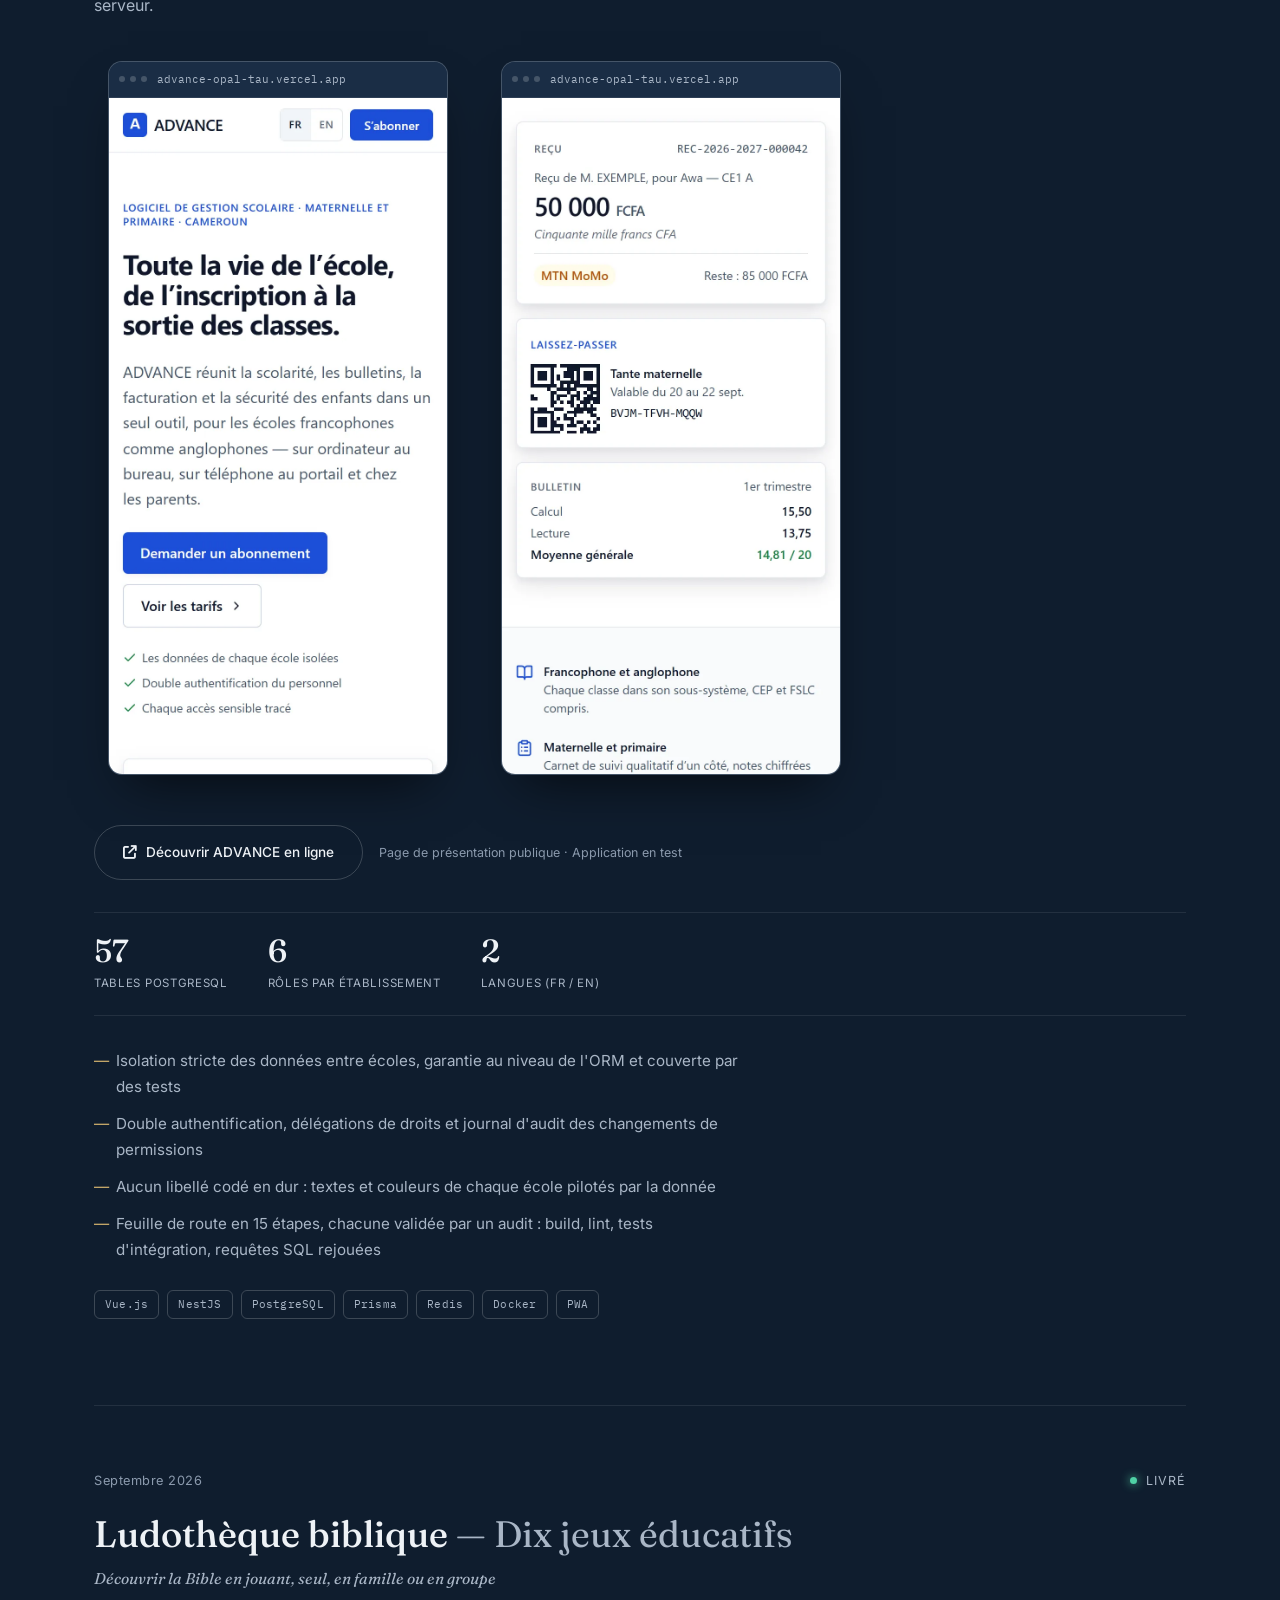
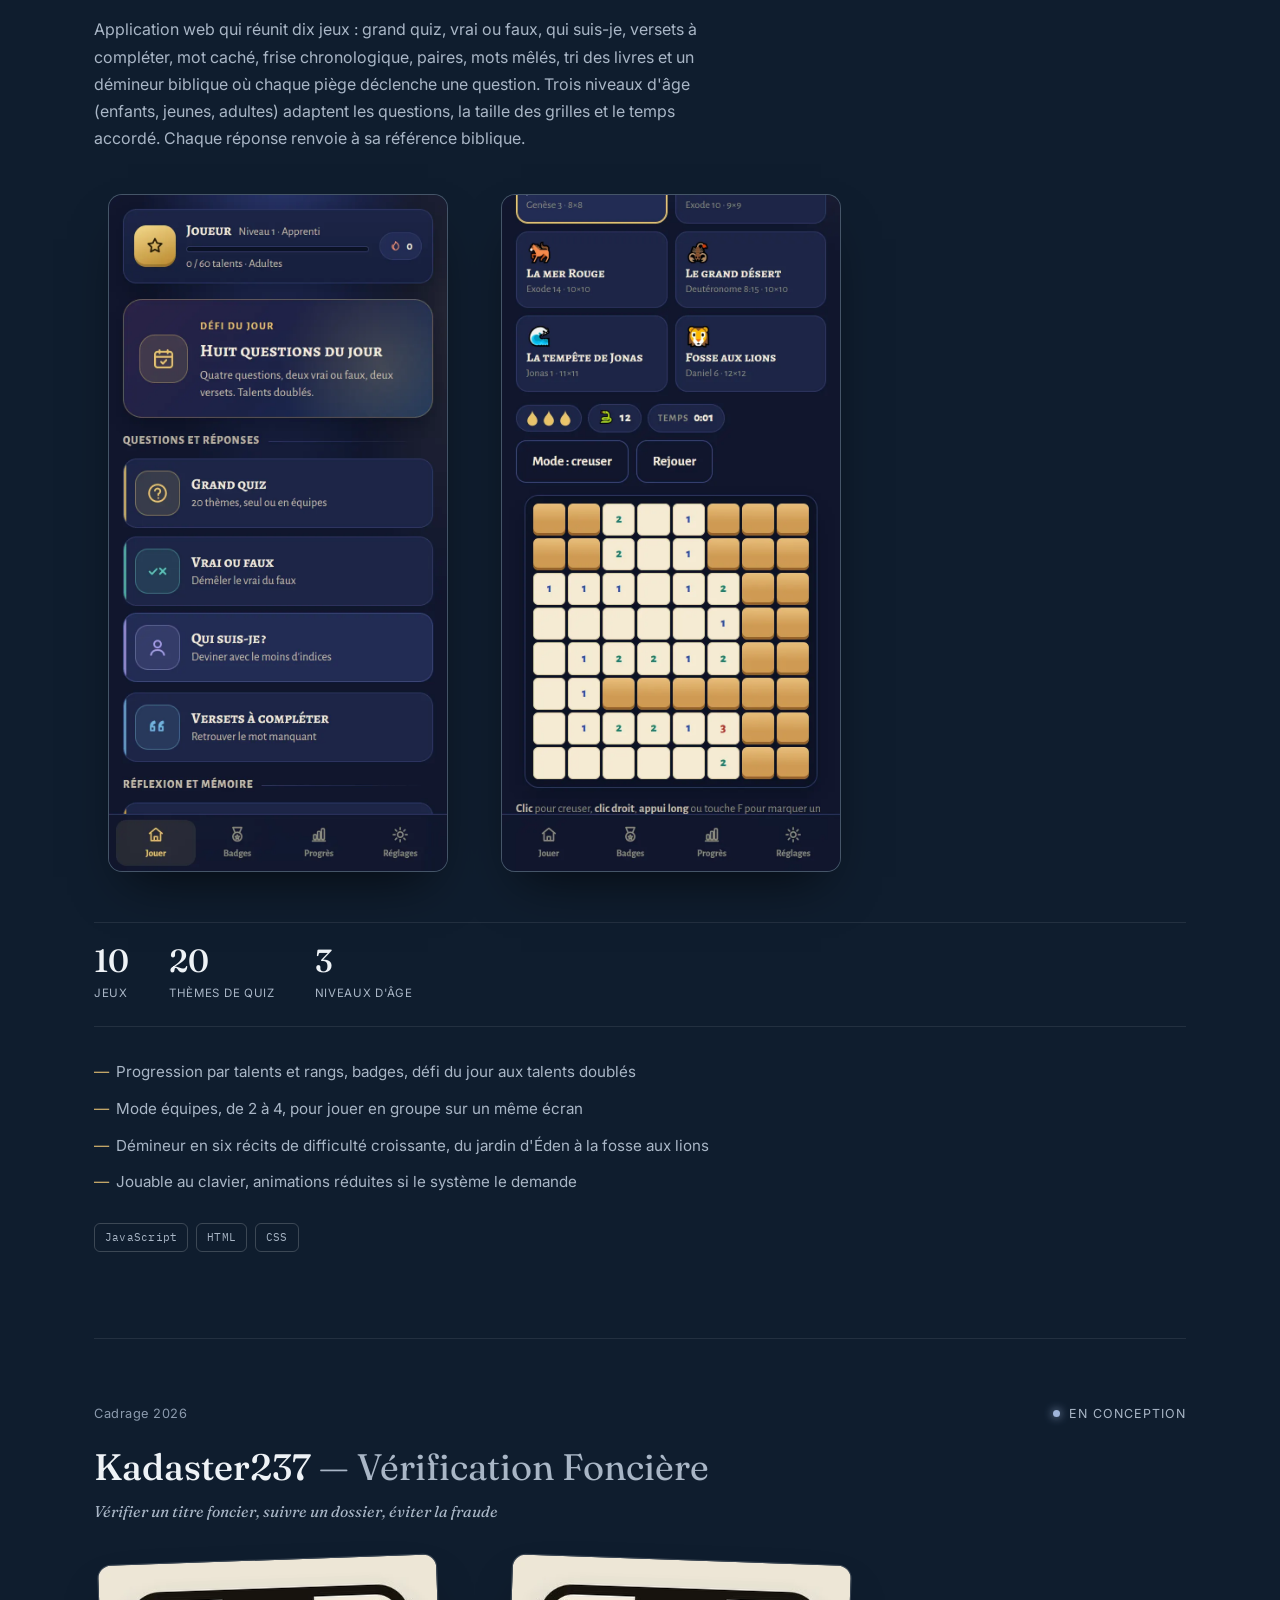
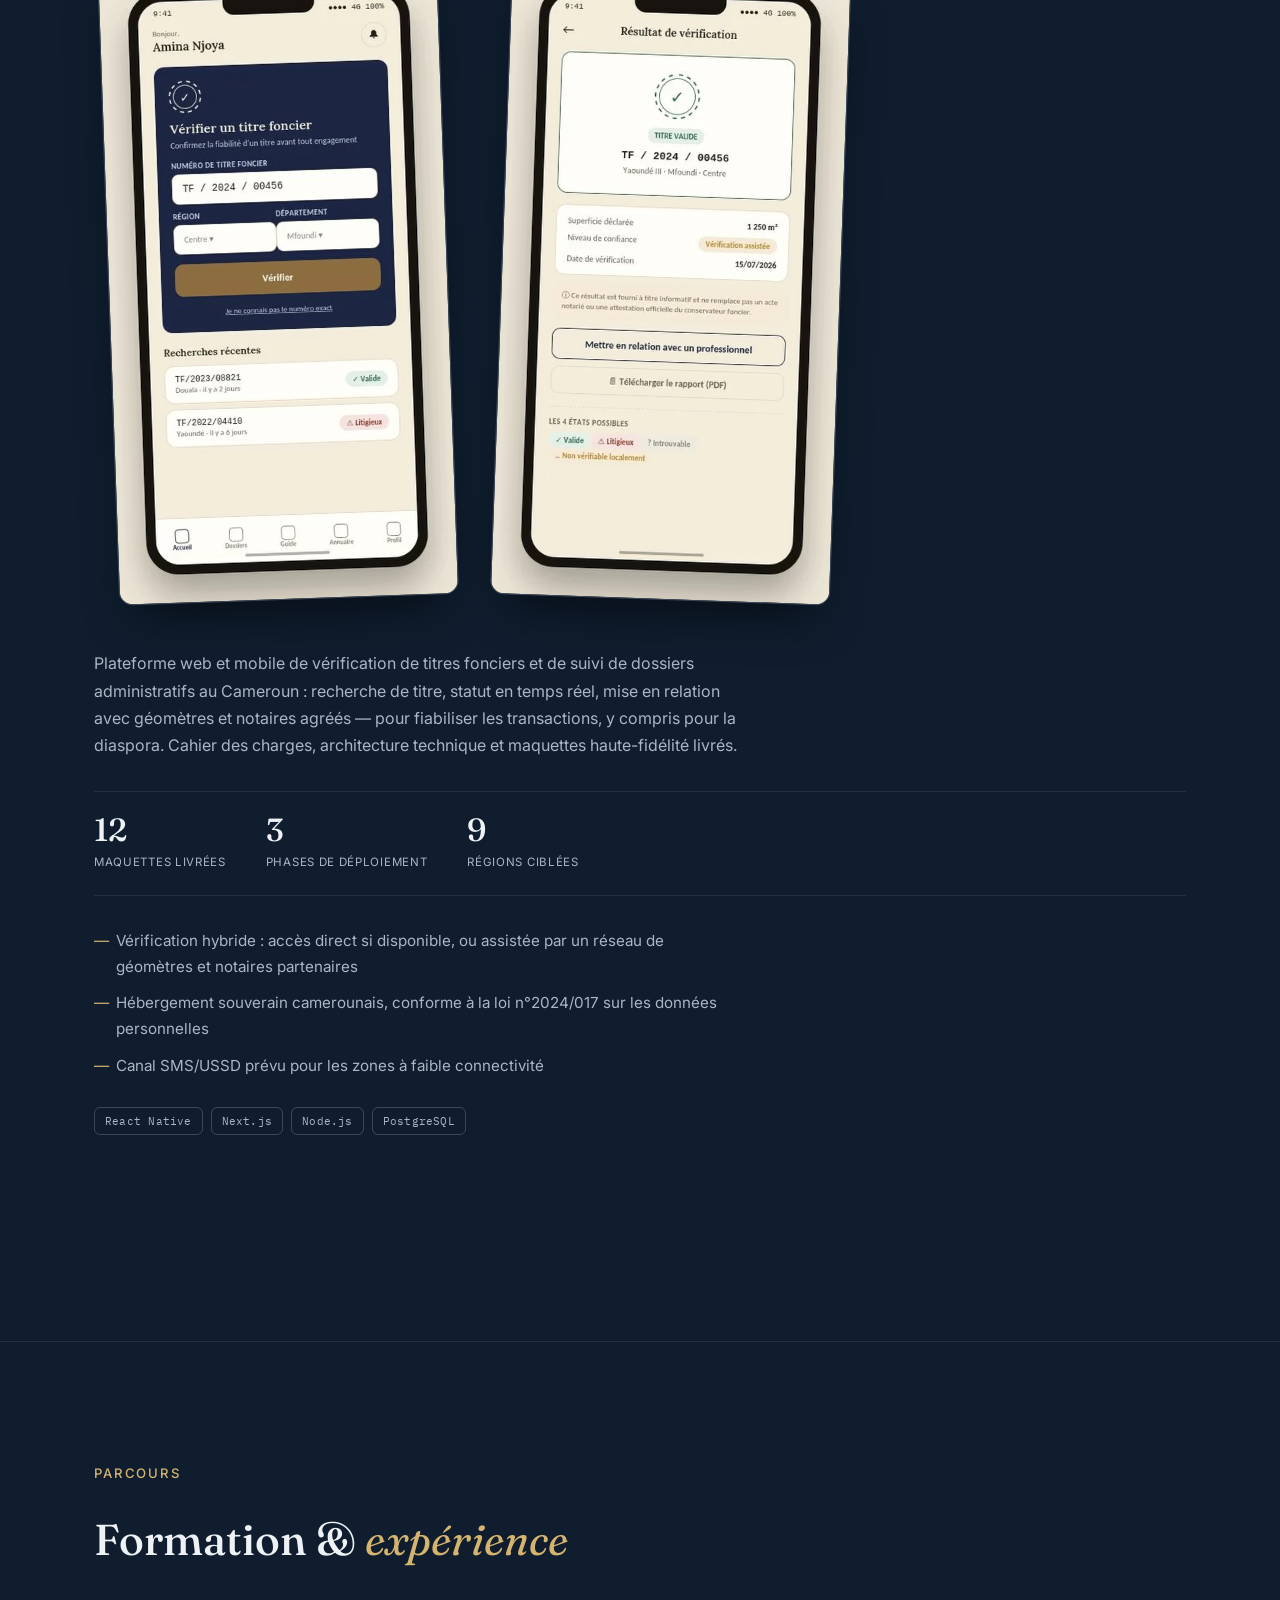
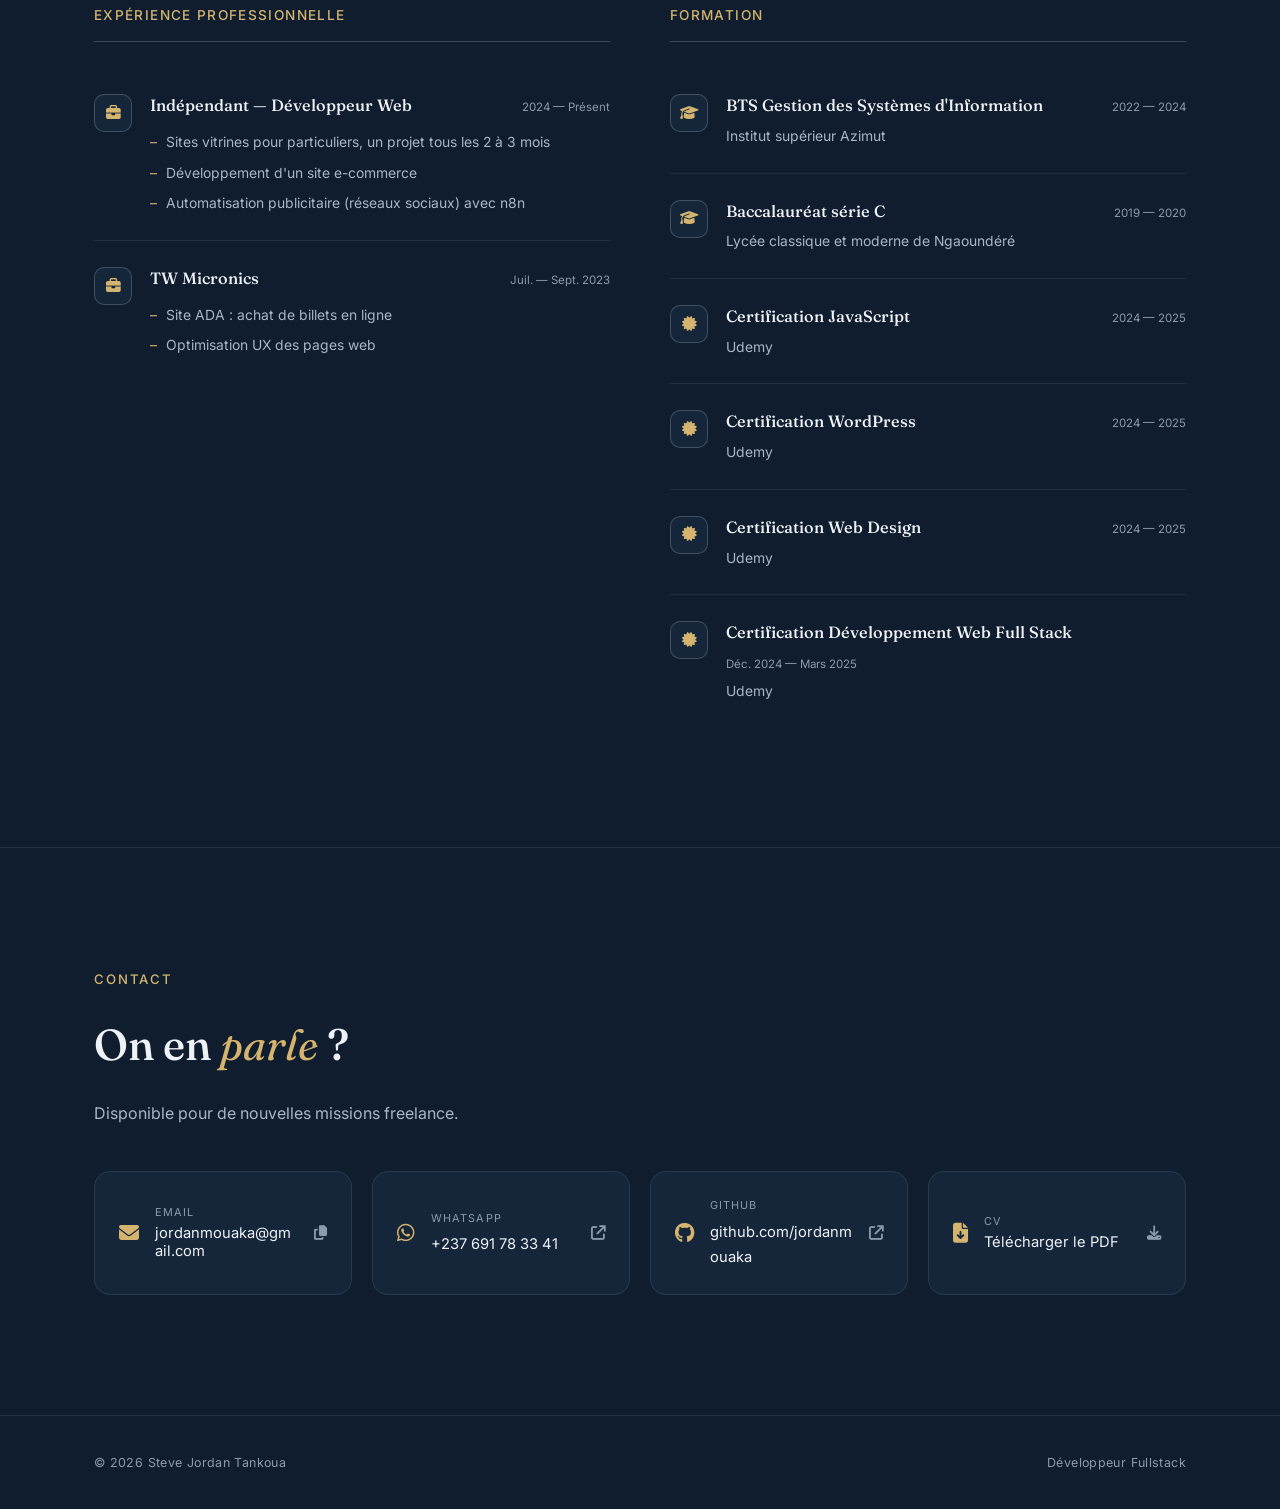
==== commit cd5588a9: "Mise à jour : nouveaux projets, photo, palette bleu nuit et or, CV général - Projets : ajout de Sobr" ====
--- a/index.html
+++ b/index.html
@@ -3,25 +3,26 @@
 <head>
 <meta charset="UTF-8" />
 <meta name="viewport" content="width=device-width, initial-scale=1.0" />
+<meta name="theme-color" content="#0f1d2e" />
 <title>Steve Jordan Tankoua — Développeur Fullstack</title>
 <meta name="description" content="Portfolio de Steve Jordan Tankoua, développeur fullstack freelance à Yaoundé — React, Next.js, Node.js, PostgreSQL." />
-<link rel="icon" type="image/svg+xml" href="data:image/svg+xml,%3Csvg xmlns='http://www.w3.org/2000/svg' viewBox='0 0 64 64'%3E%3Crect width='64' height='64' rx='14' fill='%230c0c0d'/%3E%3Ctext x='32' y='44' font-family='Georgia,serif' font-size='30' fill='%23c9a876' text-anchor='middle'%3ESJ%3C/text%3E%3C/svg%3E">
+<link rel="icon" type="image/svg+xml" href="data:image/svg+xml,%3Csvg xmlns='http://www.w3.org/2000/svg' viewBox='0 0 64 64'%3E%3Crect width='64' height='64' rx='14' fill='%230f1d2e'/%3E%3Ctext x='32' y='44' font-family='Georgia,serif' font-size='30' fill='%23d4b46e' text-anchor='middle'%3ESJ%3C/text%3E%3C/svg%3E">
 <link rel="canonical" href="https://portfolio-steve-jordan.vercel.app/">
 <link rel="alternate" hreflang="fr" href="https://portfolio-steve-jordan.vercel.app/">
 <link rel="alternate" hreflang="en" href="https://portfolio-steve-jordan.vercel.app/en.html">
 <link rel="alternate" hreflang="x-default" href="https://portfolio-steve-jordan.vercel.app/">
 <meta property="og:type" content="website">
 <meta property="og:title" content="Steve Jordan Tankoua — Développeur Fullstack">
-<meta property="og:description" content="Développeur fullstack freelance à Yaoundé — React, Next.js, Node.js, PostgreSQL. Découvrez CMB, CFP et Kadaster237.">
+<meta property="og:description" content="Développeur fullstack freelance à Yaoundé — React, Next.js, Node.js, PostgreSQL. Découvrez CMB, Sobriveille, ADVANCE et Kadaster237.">
 <meta property="og:image" content="https://portfolio-steve-jordan.vercel.app/og-image.jpg">
 <meta name="twitter:card" content="summary_large_image">
 <meta name="twitter:title" content="Steve Jordan Tankoua — Développeur Fullstack">
 <meta name="twitter:description" content="Développeur fullstack freelance à Yaoundé — React, Next.js, Node.js, PostgreSQL.">
 <meta name="twitter:image" content="https://portfolio-steve-jordan.vercel.app/og-image.jpg">
 <script type="application/ld+json">
-{"@context":"https://schema.org","@type":"Person","name":"Steve Jordan Tankoua","jobTitle":"Développeur Fullstack","address":{"@type":"PostalAddress","addressLocality":"Yaoundé","addressCountry":"CM"},"sameAs":["https://github.com/jordanmouaka"],"knowsAbout":["React","Next.js","Node.js","PostgreSQL","React Native"]}
+{"@context":"https://schema.org","@type":"Person","name":"Steve Jordan Tankoua","jobTitle":"Développeur Fullstack","address":{"@type":"PostalAddress","addressLocality":"Yaoundé","addressCountry":"CM"},"sameAs":["https://github.com/jordanmouaka"],"knowsAbout":["React","Next.js","Node.js","PostgreSQL","React Native","TypeScript","Vue.js","NestJS"]}
 </script>
-<link rel="preload" as="image" href="/assets/img/portrait.webp" fetchpriority="high">
+<link rel="preload" as="image" href="/assets/img/portrait-2026.webp" fetchpriority="high">
 <link rel="preconnect" href="https://fonts.googleapis.com">
 <link rel="preconnect" href="https://fonts.gstatic.com" crossorigin>
 <link href="https://fonts.googleapis.com/css2?family=Fraunces:ital,wght@0,400;0,500;0,600;1,500&amp;family=IBM+Plex+Mono:wght@400;500&amp;family=Inter:wght@400;500;600;700&amp;display=swap" rel="stylesheet">
@@ -71,7 +72,7 @@
     <div class="hero-text">
       <p class="eyebrow reveal">Développeur Fullstack · Freelance</p>
       <h1 class="reveal">Steve Jordan<br>Tankoua</h1>
-      <p class="hero-thesis reveal">Je conçois des systèmes <em>complets</em> — gestion de restaurant, centres de formation, solutions foncières — de la base de données à l'interface.</p>
+      <p class="hero-thesis reveal">Je conçois des systèmes <em>complets</em> — restauration, écoles, énergie prépayée, foncier — de la base de données à l'interface.</p>
       <div class="hero-cta reveal">
         <a href="#projects" class="btn btn-primary">Voir mes projets</a>
         <a href="#contact" class="btn btn-ghost">Me contacter</a>
@@ -79,7 +80,7 @@
     </div>
     <div class="hero-photo-wrap reveal">
       <div class="hero-photo" id="heroPhoto">
-        <img src="/assets/img/portrait.webp" width="480" height="480" fetchpriority="high" decoding="async" alt="Portrait de Steve Jordan Tankoua" />
+        <img src="/assets/img/portrait-2026.webp" width="560" height="560" fetchpriority="high" decoding="async" alt="Portrait de Steve Jordan Tankoua" />
       </div>
       <p class="hero-photo-caption">Yaoundé, Cameroun</p>
     </div>
@@ -96,7 +97,7 @@
       <div class="stat-stack reveal">
         <div class="stat"><span class="stat-value">BTS</span><span class="stat-label">Gestion des Systèmes d'Information — Azimut</span></div>
         <div class="stat"><span class="stat-value">2024</span><span class="stat-label">Freelance — disponible pour nouvelles missions</span></div>
-        <div class="stat"><span class="stat-value">3</span><span class="stat-label">Projets bâtis de bout en bout</span></div>
+        <div class="stat"><span class="stat-value">5</span><span class="stat-label">Projets bâtis de bout en bout</span></div>
       </div>
     </div>
   </div>
@@ -109,7 +110,7 @@
     <div class="skills-grid">
       <div class="skill-card reveal">
         <h3><i class="fa-brands fa-js" aria-hidden="true"></i> Langages &amp; Frameworks</h3>
-        <ul><li>JavaScript</li><li>React.js</li><li>React Native</li><li>Next.js</li><li>Node.js</li><li>PHP</li><li>HTML</li><li>CSS</li></ul>
+        <ul><li>JavaScript</li><li>TypeScript</li><li>React.js</li><li>React Native</li><li>Expo</li><li>Next.js</li><li>Vue.js</li><li>Node.js</li><li>NestJS</li><li>PHP</li><li>HTML</li><li>CSS</li></ul>
       </div>
       <div class="skill-card reveal">
         <h3><i class="fa-solid fa-database" aria-hidden="true"></i> Données</h3>
@@ -117,7 +118,7 @@
       </div>
       <div class="skill-card reveal">
         <h3><i class="fa-solid fa-toolbox" aria-hidden="true"></i> Outils</h3>
-        <ul><li>Git</li><li>WordPress</li><li>n8n</li><li>Figma</li><li>Canva</li></ul>
+        <ul><li>Git</li><li>Docker</li><li>WordPress</li><li>n8n</li><li>Figma</li><li>Canva</li></ul>
       </div>
     </div>
   </div>
@@ -127,7 +128,7 @@
   <div class="container">
     <p class="eyebrow">Projets</p>
     <h2 class="reveal">Ce que j'ai <em>construit</em></h2>
-    <p class="lead reveal">Trois projets, trois étapes différentes : un système livré et en production, un en développement actif, un en phase de conception.</p>
+    <p class="lead reveal">Cinq projets, de la conception à la production. Chacun indique où il en est réellement.</p>
 
     <div class="projects-list">
 
@@ -229,26 +230,104 @@
         <ul class="tags"><li>Next.js</li><li>React</li><li>PostgreSQL</li><li>Prisma</li><li>Redis</li><li>CinetPay</li></ul>
       </article>
 
-      <article class="project reveal" id="cfp">
+      <article class="project reveal" id="sobriveille">
+        <div class="project-head">
+          <span class="project-eyebrow">Octobre 2026</span>
+          <span class="status"><span class="status-dot dot-dev"></span>En test</span>
+        </div>
+        <h3 class="project-title">Sobriveille <span>— Crédit d'électricité prépayé</span></h3>
+        <p class="project-tagline">Savoir exactement ce qu'on achète avant de recharger son compteur</p>
+        <p class="project-desc">Application mobile pour les abonnés au compteur prépayé SOCADEL. Avant chaque achat, elle calcule l'énergie obtenue pour un montant donné, ou le montant nécessaire pour une énergie voulue, sur la grille tarifaire en vigueur, TVA et frais de service compris. Elle suit la consommation du mois, prévient avant le passage à un tarif plus cher et annonce la tranche du mois suivant, calculée sur la moyenne des six derniers mois. Le paiement passe par Mobile Money et le token de recharge reste disponible dans l'application.</p>
+        <div class="project-media reveal-img">
+          <button type="button" class="mock-frame mock-a" data-zoom>
+            <img src="/assets/img/sobriveille-accueil.webp" width="780" height="1560" alt="Accueil de Sobriveille : dernier crédit acheté en kWh, token de recharge et historique des achats" loading="lazy" />
+          </button>
+          <button type="button" class="mock-frame mock-b" data-zoom>
+            <img src="/assets/img/sobriveille-simuler.webp" width="780" height="1560" alt="Simulateur Sobriveille : 5 000 FCFA donnent 98,4 kWh, avec une alerte sur la limite de la tranche R1" loading="lazy" />
+          </button>
+        </div>
+        <div class="project-stats">
+          <div class="pstat"><strong data-count="13">0</strong><span>Écrans</span></div>
+          <div class="pstat"><strong data-count="2">0</strong><span>Opérateurs Mobile Money</span></div>
+          <div class="pstat"><strong data-count="6">0</strong><span>Mois de moyenne pour la tranche</span></div>
+        </div>
+        <ul class="project-features">
+          <li>Simulation dans les deux sens, montant ou kWh, TVA et frais de service SOCADEL inclus</li>
+          <li>Alerte avant le seuil de 110 kWh et projection de la tranche R1 ou R2 du mois suivant</li>
+          <li>Paiement MTN MoMo et Orange Money ; si le token tarde, le paiement reste enregistré et le token se récupère plus tard</li>
+          <li>Éco-gestes choisis selon le logement ou l'activité</li>
+        </ul>
+        <ul class="tags"><li>React Native</li><li>Expo</li><li>TypeScript</li><li>Mobile Money</li></ul>
+      </article>
+
+      <article class="project reveal" id="advance">
         <div class="project-head">
           <span class="project-eyebrow">Juin 2026 — Présent</span>
-          <span class="status"><span class="status-dot dot-dev"></span>En développement</span>
-        </div>
-        <h3 class="project-title">Plateforme de gestion scolaire <span>— SaaS multi-établissements</span></h3>
-        <p class="project-tagline">De la formation professionnelle à la gestion scolaire complète, en un seul système</p>
-        <p class="project-desc">Né comme système de gestion pour centres de formation professionnelle, le projet a évolué vers une plateforme SaaS modulaire couvrant 5 types d'établissements : école maternelle, primaire, secondaire, université privée et centre de formation professionnelle (CFP). Le module CFP, aujourd'hui le plus abouti, gère 5 profils (Super Admin, Directeur, Formateur, Caissier, Apprenant) et 41 modules métier, avec une attention particulière portée à la conformité réglementaire — reporting MINEFOP, classification SND30, diplômes certifiés ISO 17024 avec QR de vérification. Les quatre autres modules sont en cours de développement.</p>
+          <span class="status"><span class="status-dot dot-dev"></span>En test</span>
+        </div>
+        <h3 class="project-title">ADVANCE <span>— Gestion des écoles maternelles et primaires</span></h3>
+        <p class="project-tagline">Une plateforme, plusieurs écoles, chacune dans son propre espace</p>
+        <p class="project-desc">SaaS multi-établissements pour les écoles maternelles et primaires : chaque école dispose d'un espace isolé, avec son identité visuelle, ses utilisateurs et ses réglages. API NestJS et application web Vue installable sur téléphone (PWA), bilingue français/anglais pour les deux sous-systèmes éducatifs camerounais. Les droits de chaque rôle (direction, secrétariat, intendance, enseignants, parents) sont vérifiés côté serveur.</p>
+        <div class="project-media reveal-img">
+          <button type="button" class="mock-frame mock-a" data-zoom>
+            <span class="frame-bar" aria-hidden="true"><span class="frame-dot"></span><span class="frame-dot"></span><span class="frame-dot"></span><span class="frame-url">advance-opal-tau.vercel.app</span></span>
+            <img src="/assets/img/advance-accueil.webp" width="780" height="1560" alt="Page d'accueil en ligne d'ADVANCE : logiciel de gestion scolaire pour la maternelle et le primaire au Cameroun" loading="lazy" />
+          </button>
+          <button type="button" class="mock-frame mock-b" data-zoom>
+            <span class="frame-bar" aria-hidden="true"><span class="frame-dot"></span><span class="frame-dot"></span><span class="frame-dot"></span><span class="frame-url">advance-opal-tau.vercel.app</span></span>
+            <img src="/assets/img/advance-documents.webp" width="780" height="1560" alt="Documents produits par ADVANCE : reçu de paiement MTN MoMo, laissez-passer QR pour la sortie des classes et bulletin trimestriel" loading="lazy" />
+          </button>
+        </div>
+        <div class="showcase-cta">
+          <a href="https://advance-opal-tau.vercel.app/decouvrir" target="_blank" rel="noopener noreferrer" aria-label="Ouvrir la page de présentation d'ADVANCE dans un nouvel onglet" class="btn btn-ghost">
+            <i class="fa-solid fa-arrow-up-right-from-square" aria-hidden="true"></i> Découvrir ADVANCE en ligne
+          </a>
+          <span class="showcase-cta-note">Page de présentation publique · Application en test</span>
+        </div>
         <div class="project-stats">
-          <div class="pstat"><strong data-count="5">0</strong><span>Types d'établissements</span></div>
-          <div class="pstat"><strong data-count="5">0</strong><span>Profils utilisateurs (CFP)</span></div>
-          <div class="pstat"><strong data-count="41">0</strong><span>Modules métier (CFP)</span></div>
+          <div class="pstat"><strong data-count="57">0</strong><span>Tables PostgreSQL</span></div>
+          <div class="pstat"><strong data-count="6">0</strong><span>Rôles par établissement</span></div>
+          <div class="pstat"><strong data-count="2">0</strong><span>Langues (FR / EN)</span></div>
         </div>
         <ul class="project-features">
-          <li>Architecture SaaS modulaire pensée pour 5 verticales scolaires distinctes</li>
-          <li>Module CFP fonctionnel : conformité MINEFOP et classification SND30 intégrées</li>
-          <li>Diplômes certifiés ISO 17024, vérifiables par QR code</li>
+          <li>Isolation stricte des données entre écoles, garantie au niveau de l'ORM et couverte par des tests</li>
+          <li>Double authentification, délégations de droits et journal d'audit des changements de permissions</li>
+          <li>Aucun libellé codé en dur : textes et couleurs de chaque école pilotés par la donnée</li>
+          <li>Feuille de route en 15 étapes, chacune validée par un audit : build, lint, tests d'intégration, requêtes SQL rejouées</li>
         </ul>
-        <ul class="tags"><li>React</li><li>Architecture SaaS multi-modules</li></ul>
+        <ul class="tags"><li>Vue.js</li><li>NestJS</li><li>PostgreSQL</li><li>Prisma</li><li>Redis</li><li>Docker</li><li>PWA</li></ul>
       </article>
+
+      <article class="project reveal" id="ludotheque">
+        <div class="project-head">
+          <span class="project-eyebrow">Septembre 2026</span>
+          <span class="status"><span class="status-dot dot-live"></span>Livré</span>
+        </div>
+        <h3 class="project-title">Ludothèque biblique <span>— Dix jeux éducatifs</span></h3>
+        <p class="project-tagline">Découvrir la Bible en jouant, seul, en famille ou en groupe</p>
+        <p class="project-desc">Application web qui réunit dix jeux : grand quiz, vrai ou faux, qui suis-je, versets à compléter, mot caché, frise chronologique, paires, mots mêlés, tri des livres et un démineur biblique où chaque piège déclenche une question. Trois niveaux d'âge (enfants, jeunes, adultes) adaptent les questions, la taille des grilles et le temps accordé. Chaque réponse renvoie à sa référence biblique.</p>
+        <div class="project-media reveal-img">
+          <button type="button" class="mock-frame mock-a" data-zoom>
+            <img src="/assets/img/ludo-accueil.webp" width="780" height="1560" alt="Accueil de la Ludothèque biblique : profil du joueur, défi du jour et liste des jeux" loading="lazy" />
+          </button>
+          <button type="button" class="mock-frame mock-b" data-zoom>
+            <img src="/assets/img/ludo-demineur.webp" width="780" height="1560" alt="Démineur biblique : choix du récit, du jardin d'Éden à la fosse aux lions, et grille en cours de partie" loading="lazy" />
+          </button>
+        </div>
+        <div class="project-stats">
+          <div class="pstat"><strong data-count="10">0</strong><span>Jeux</span></div>
+          <div class="pstat"><strong data-count="20">0</strong><span>Thèmes de quiz</span></div>
+          <div class="pstat"><strong data-count="3">0</strong><span>Niveaux d'âge</span></div>
+        </div>
+        <ul class="project-features">
+          <li>Progression par talents et rangs, badges, défi du jour aux talents doublés</li>
+          <li>Mode équipes, de 2 à 4, pour jouer en groupe sur un même écran</li>
+          <li>Démineur en six récits de difficulté croissante, du jardin d'Éden à la fosse aux lions</li>
+          <li>Jouable au clavier, animations réduites si le système le demande</li>
+        </ul>
+        <ul class="tags"><li>JavaScript</li><li>HTML</li><li>CSS</li></ul>
+      </article>
+
 
       <article class="project reveal" id="kadaster237">
         <div class="project-head">
--- a/assets/styles.css
+++ b/assets/styles.css
@@ -7,18 +7,18 @@
   }
 
   :root{
-    --bg:#0c0c0d;
-    --surface:#161615;
-    --surface-2:#1c1b19;
-    --text:#f4f2ee;
-    --text-dim:#a5a29a;
-    --text-dimmer:#8d8b85;
-    --accent:#c9a876;
-    --border:rgba(244,242,238,0.09);
-    --border-strong:rgba(244,242,238,0.20);
-    --status-live:#8bb894;
-    --status-dev:#c9a876;
-    --status-design:#8fa3ba;
+    --bg:#0f1d2e;
+    --surface:#15263b;
+    --surface-2:#1a2d45;
+    --text:#eef2f6;
+    --text-dim:#a9b6c6;
+    --text-dimmer:#8b9aad;
+    --accent:#d4b46e;
+    --border:rgba(238,242,246,0.09);
+    --border-strong:rgba(238,242,246,0.20);
+    --status-live:#4fd1a5;
+    --status-dev:#d4b46e;
+    --status-design:#9fb4d9;
     --ease:cubic-bezier(0.16,1,0.3,1);
     --font-display:'Fraunces',serif;
     --font-body:'Inter',sans-serif;
@@ -51,7 +51,7 @@
 
   /* ===== NAV ===== */
   #nav{position:fixed;top:0;left:0;right:0;z-index:100;border-bottom:1px solid transparent;transition:background .4s var(--ease), border-color .4s var(--ease);}
-  #nav.scrolled{background:rgba(12,12,13,0.86);backdrop-filter:blur(14px);-webkit-backdrop-filter:blur(14px);border-bottom-color:var(--border);}
+  #nav.scrolled{background:rgba(15,29,46,0.86);backdrop-filter:blur(14px);-webkit-backdrop-filter:blur(14px);border-bottom-color:var(--border);}
   .nav-inner{max-width:var(--maxw);margin:0 auto;padding:20px 24px;display:flex;align-items:center;justify-content:space-between;}
   .logo{font-family:var(--font-display);font-weight:600;font-size:1.35rem;text-decoration:none;}
   .logo em{font-style:italic;}
@@ -64,8 +64,8 @@
 
   /* ===== BUTTONS ===== */
   .btn{display:inline-flex;align-items:center;gap:9px;padding:15px 28px;border-radius:100px;font-size:0.85rem;font-weight:500;text-decoration:none;cursor:pointer;border:1px solid transparent;transition:all .4s var(--ease);}
-  .btn-primary{background:var(--accent);color:#161207;font-weight:600;}
-  .btn-primary:hover{transform:translateY(-2px);box-shadow:0 14px 30px -10px rgba(201,168,118,.5);}
+  .btn-primary{background:var(--accent);color:#0f1d2e;font-weight:600;}
+  .btn-primary:hover{transform:translateY(-2px);box-shadow:0 14px 30px -10px rgba(212,180,110,.45);}
   .btn-ghost{background:transparent;color:var(--text);border-color:var(--border-strong);}
   .btn-ghost:hover{border-color:var(--accent);color:var(--accent);}
 
@@ -145,7 +145,7 @@
   .role-tab{display:inline-flex;align-items:center;gap:7px;font-family:var(--font-mono);font-size:0.72rem;letter-spacing:0.02em;color:var(--text-dim);background:transparent;border:1px solid var(--border-strong);border-radius:100px;padding:8px 16px;cursor:pointer;transition:all .3s var(--ease);}
   .role-tab i{font-size:0.78rem;}
   .role-tab:hover{border-color:var(--accent);color:var(--text);}
-  .role-tab.active{background:var(--accent);border-color:var(--accent);color:#161207;font-weight:600;}
+  .role-tab.active{background:var(--accent);border-color:var(--accent);color:#0f1d2e;font-weight:600;}
   .project-showcase .project-media{margin:0 0 26px;padding:10px 0;}
   .project-showcase .project-media[hidden]{display:none;}
   .mock-frame{width:100%;max-width:340px;border-radius:14px;border:1px solid var(--border-strong);box-shadow:0 25px 50px -20px rgba(0,0,0,0.65);transition:transform .4s var(--ease), border-color .4s var(--ease);overflow:hidden;background:var(--surface-2);}
@@ -234,7 +234,7 @@
      ========================================================= */
 
   /* Lien d'evitement : premier element focusable de la page */
-  .skip-link{position:absolute;left:-9999px;top:0;z-index:300;background:var(--accent);color:#161207;
+  .skip-link{position:absolute;left:-9999px;top:0;z-index:300;background:var(--accent);color:#0f1d2e;
     padding:13px 22px;border-radius:0 0 12px 0;font-size:0.85rem;font-weight:600;text-decoration:none;}
   .skip-link:focus{left:0;}
 
@@ -265,7 +265,7 @@
      et l'inertisation de l'arriere-plan. */
   dialog.lightbox{position:fixed;inset:0;width:100%;max-width:100vw;height:100%;max-height:100vh;
     border:none;padding:0;margin:0;background:transparent;color:var(--text);overflow:hidden;}
-  dialog.lightbox::backdrop{background:rgba(8,8,9,0.94);backdrop-filter:blur(7px);-webkit-backdrop-filter:blur(7px);}
+  dialog.lightbox::backdrop{background:rgba(8,16,27,0.94);backdrop-filter:blur(7px);-webkit-backdrop-filter:blur(7px);}
   .lb-inner{display:flex;flex-direction:column;align-items:center;justify-content:center;gap:14px;
     height:100%;padding:64px 22px 28px;}
   .lb-img{max-width:min(92vw,760px);max-height:70vh;width:auto;height:auto;border-radius:12px;
@@ -273,7 +273,7 @@
   .lb-caption{font-size:0.86rem;color:var(--text-dim);text-align:center;max-width:60ch;line-height:1.55;}
   .lb-counter{font-family:var(--font-mono);font-size:0.72rem;color:var(--text-dimmer);letter-spacing:0.06em;}
   .lb-close,.lb-prev,.lb-next{position:absolute;width:46px;height:46px;border-radius:50%;
-    background:rgba(22,22,21,0.9);border:1px solid var(--border-strong);color:var(--text);
+    background:rgba(21,38,59,0.9);border:1px solid var(--border-strong);color:var(--text);
     display:flex;align-items:center;justify-content:center;cursor:pointer;font-size:1rem;
     transition:border-color .3s var(--ease), color .3s var(--ease);}
   .lb-close:hover,.lb-prev:hover,.lb-next:hover{border-color:var(--accent);color:var(--accent);}
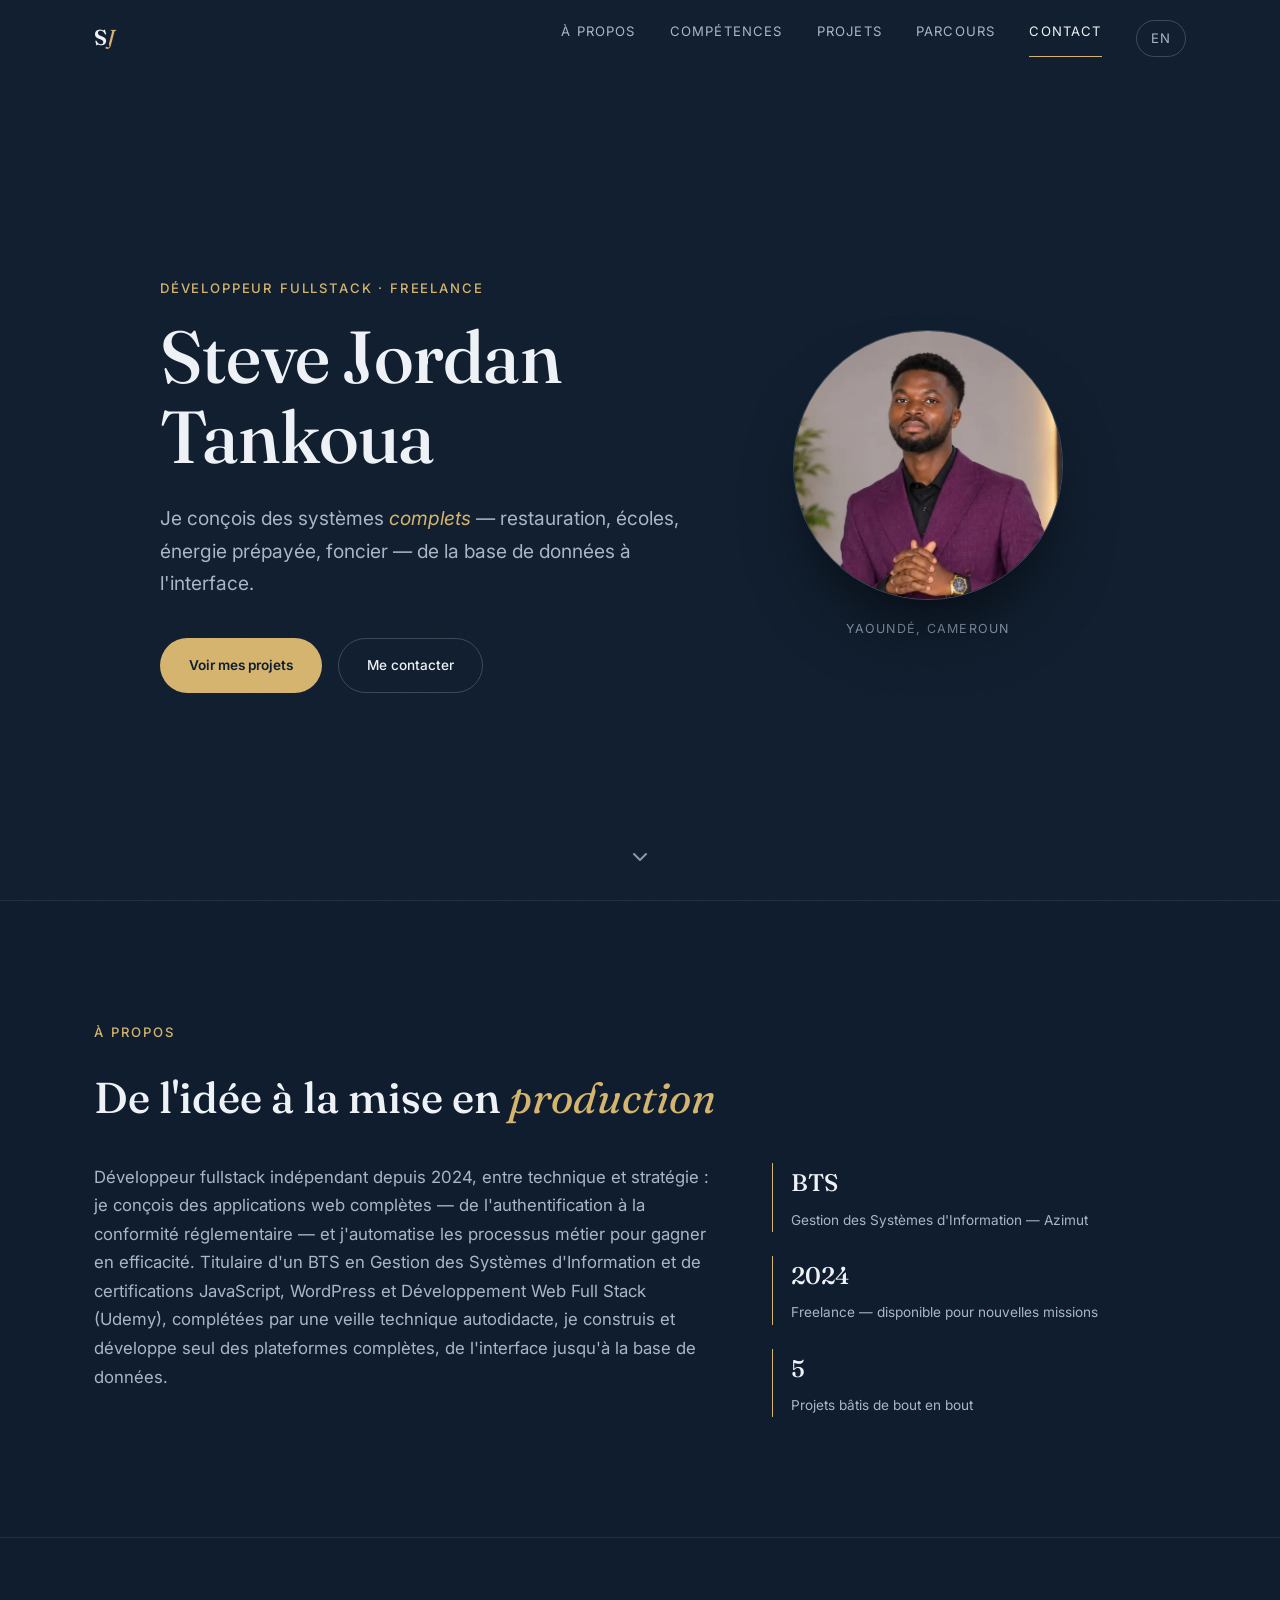
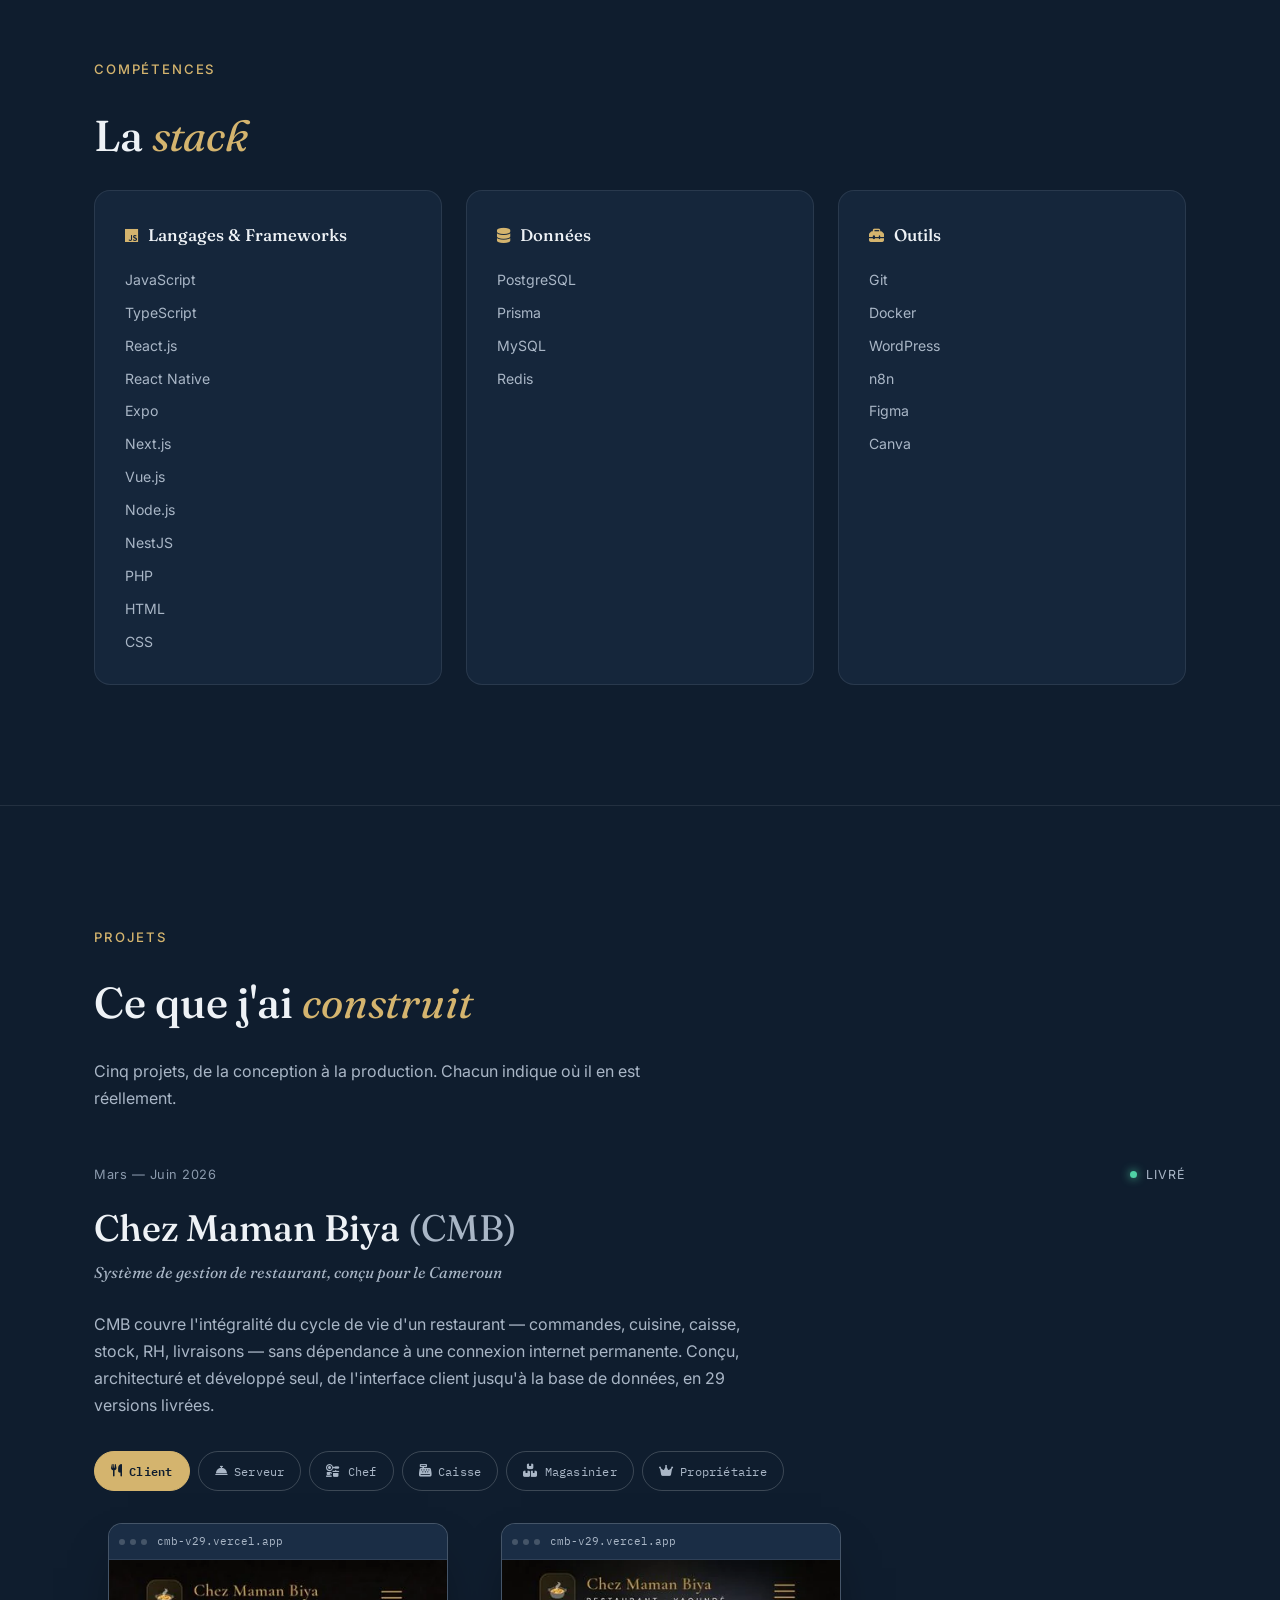
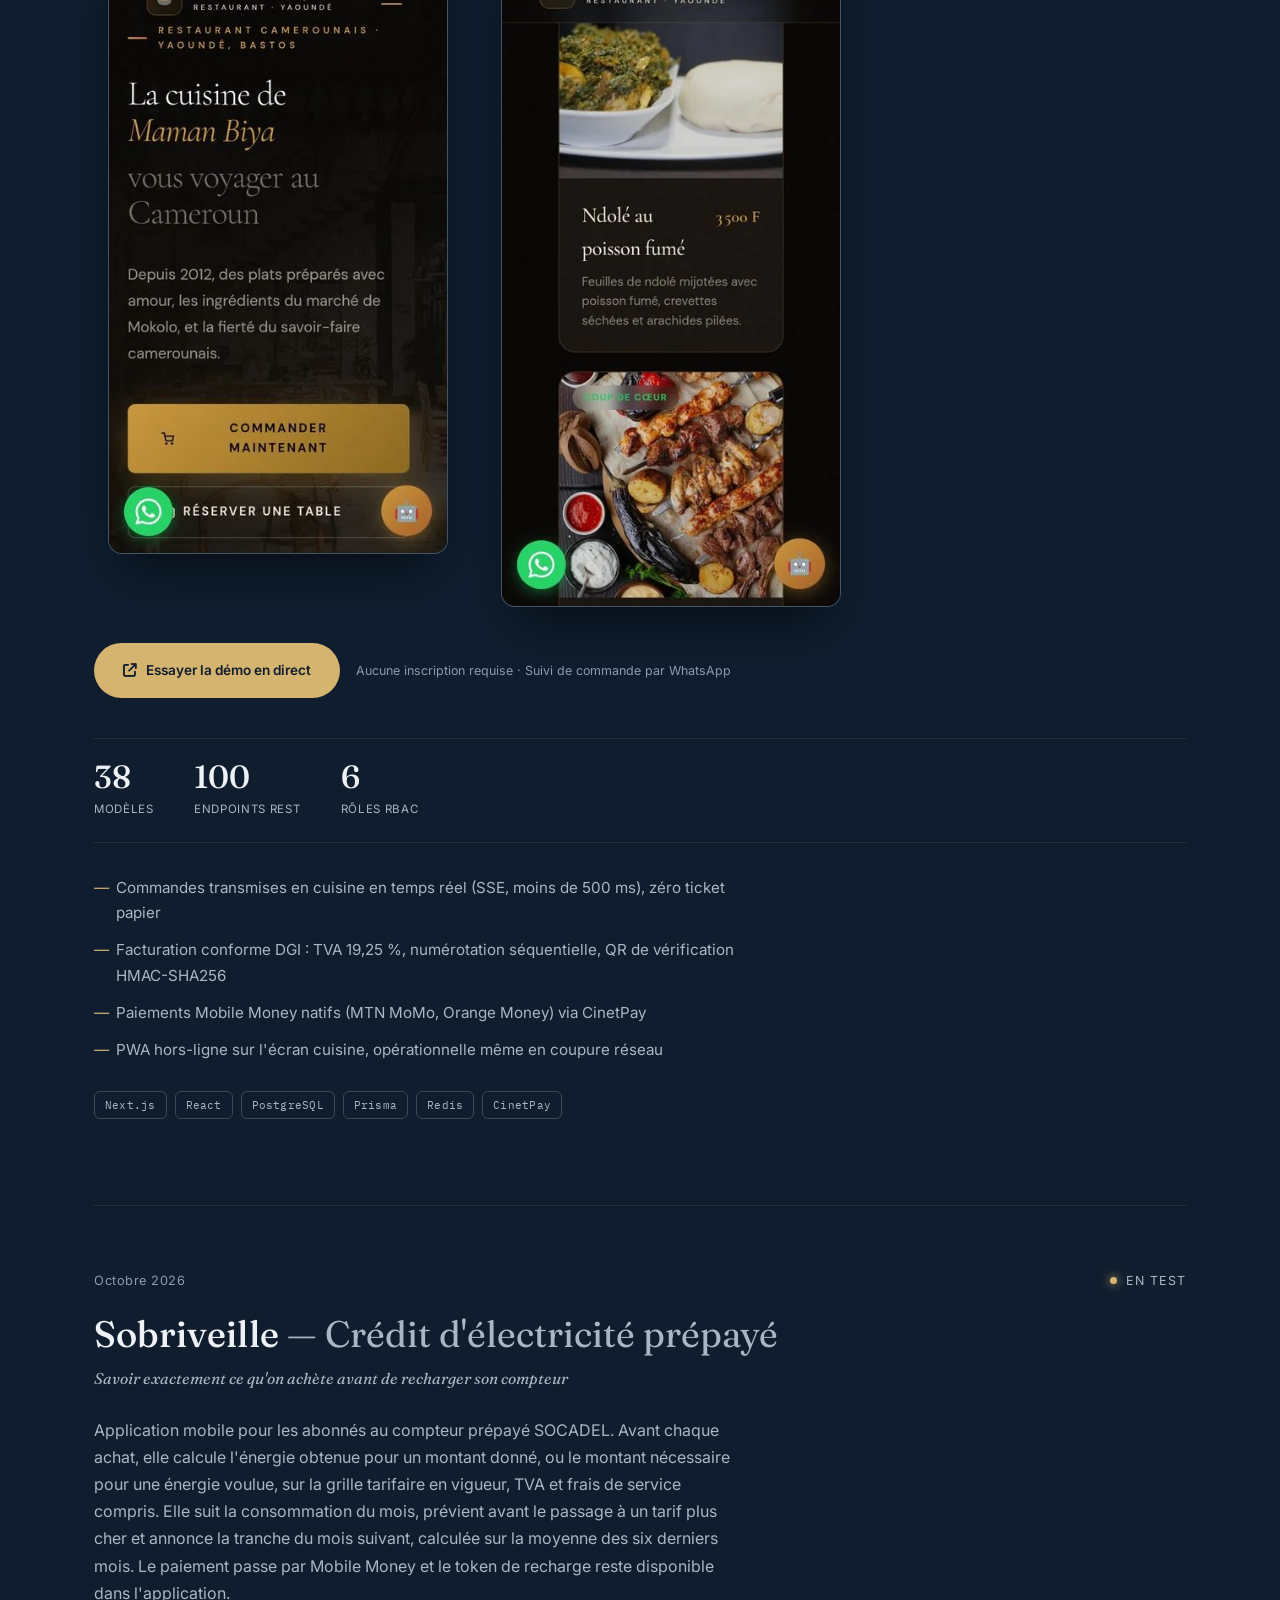
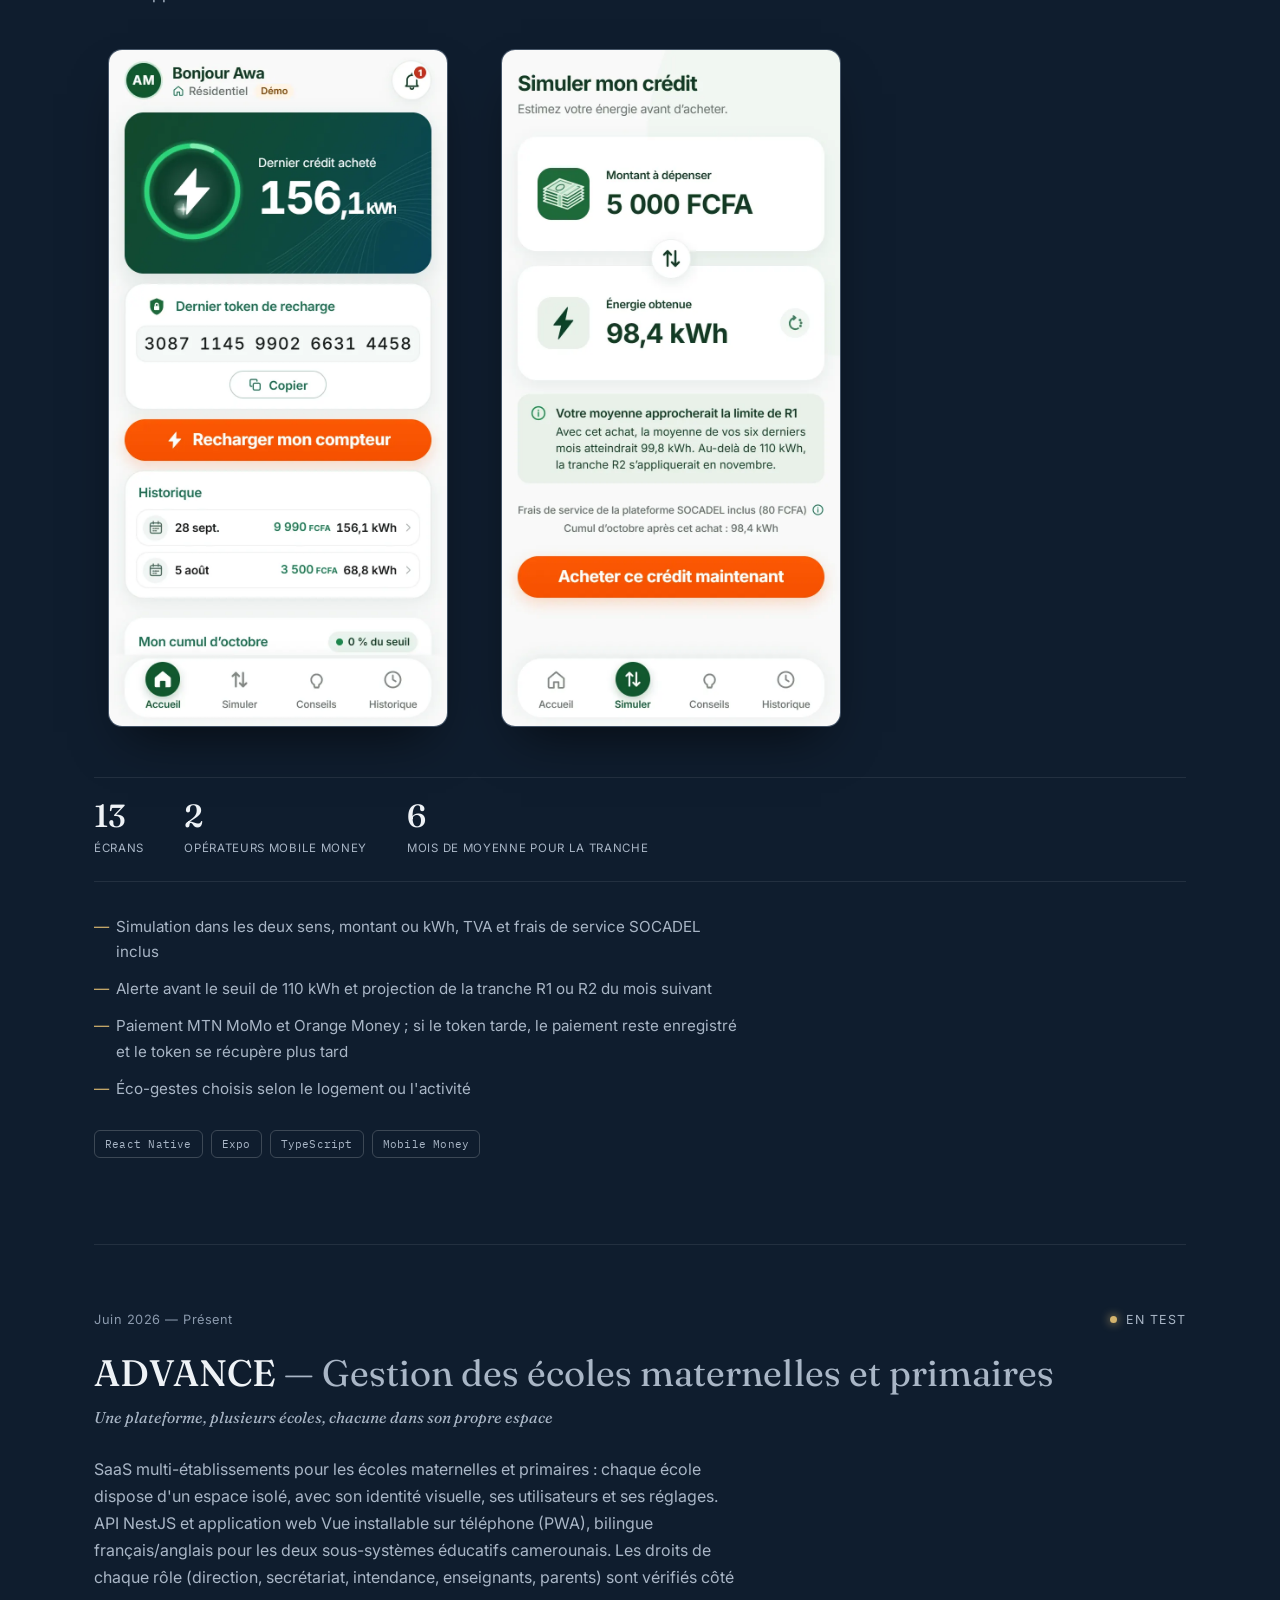
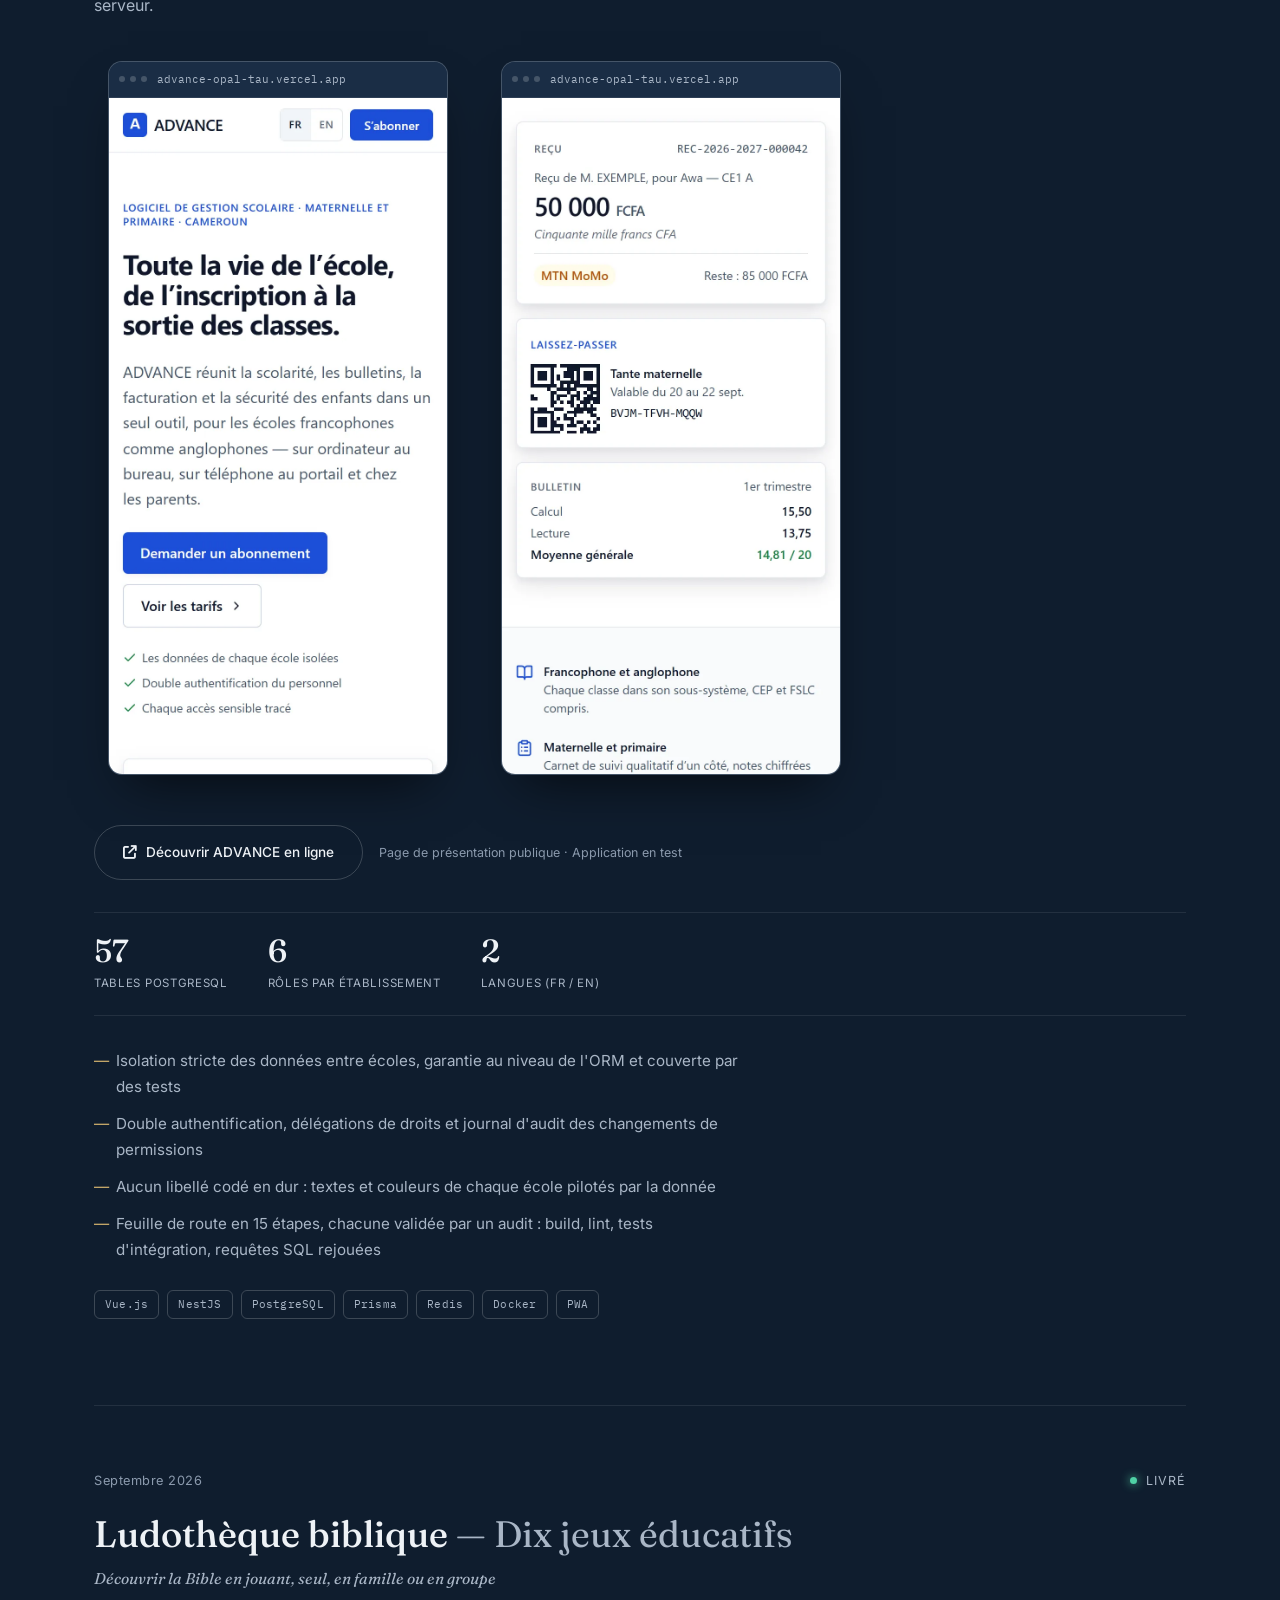
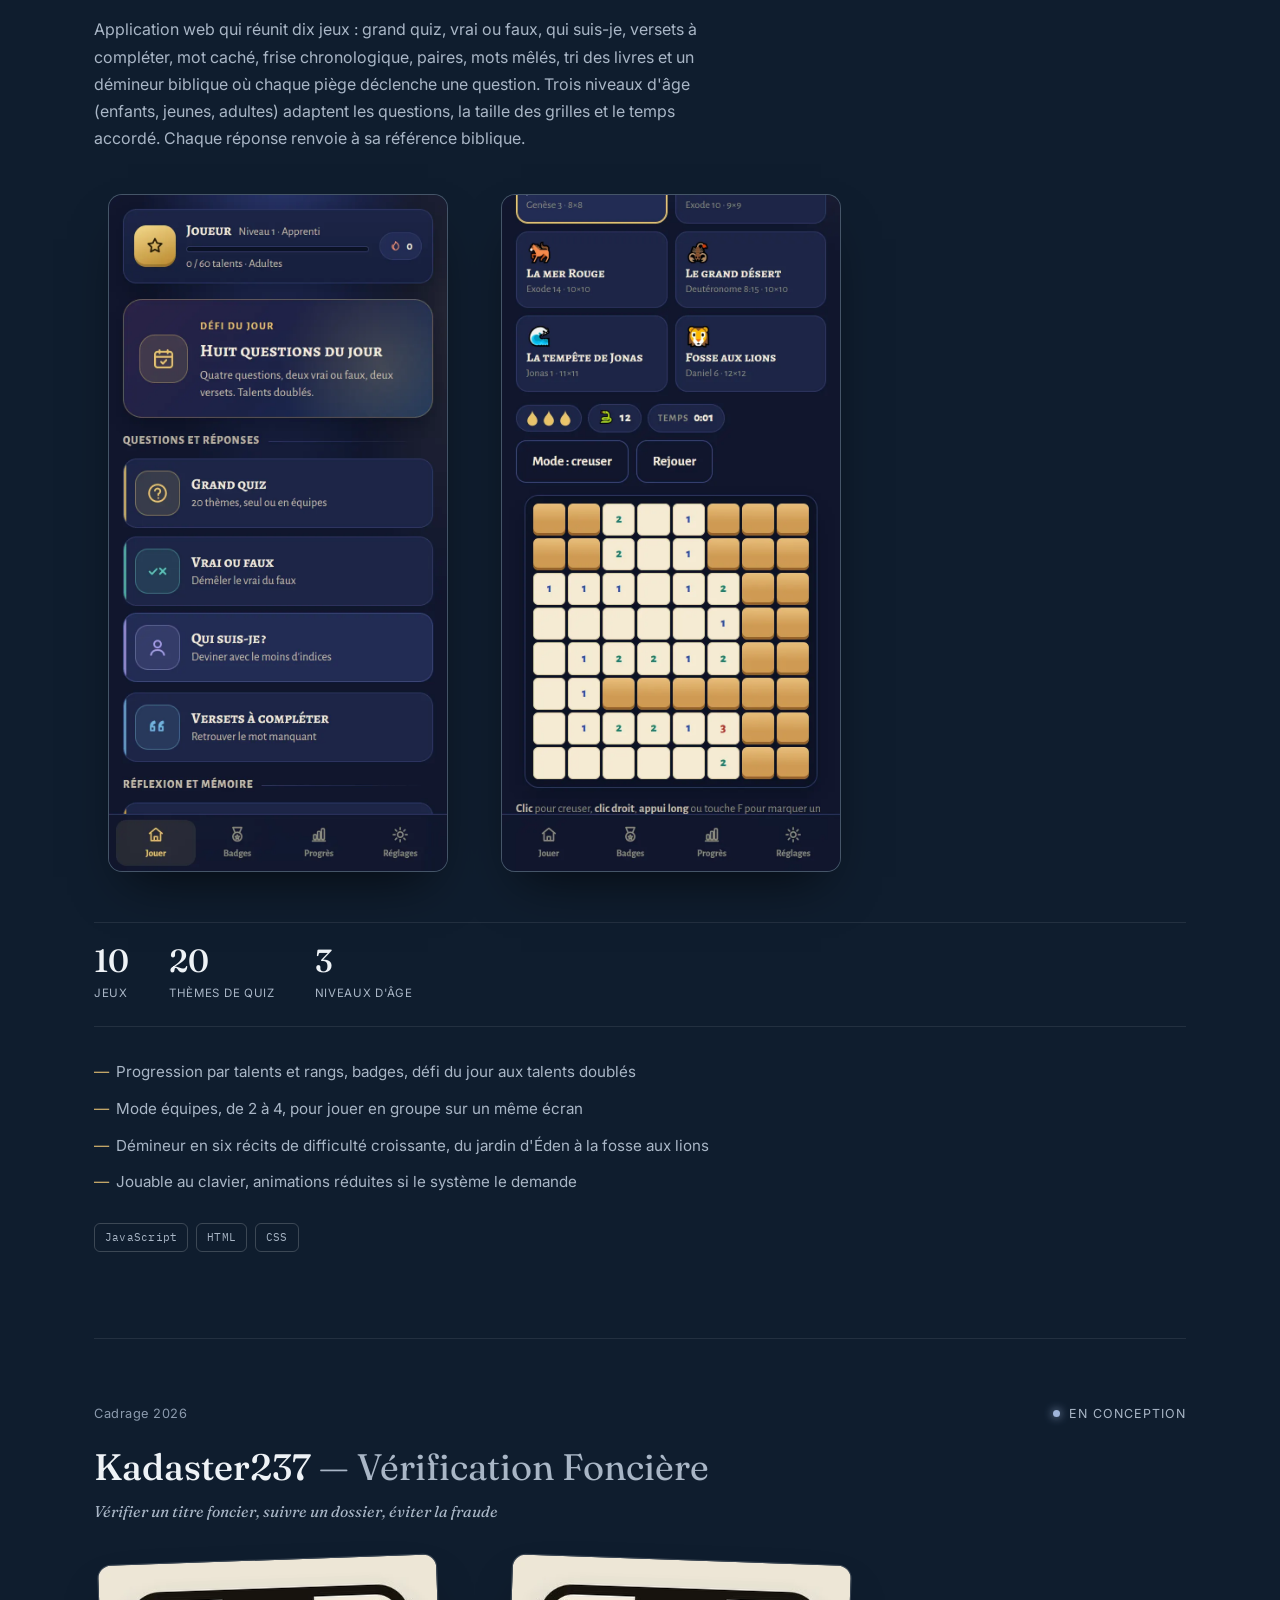
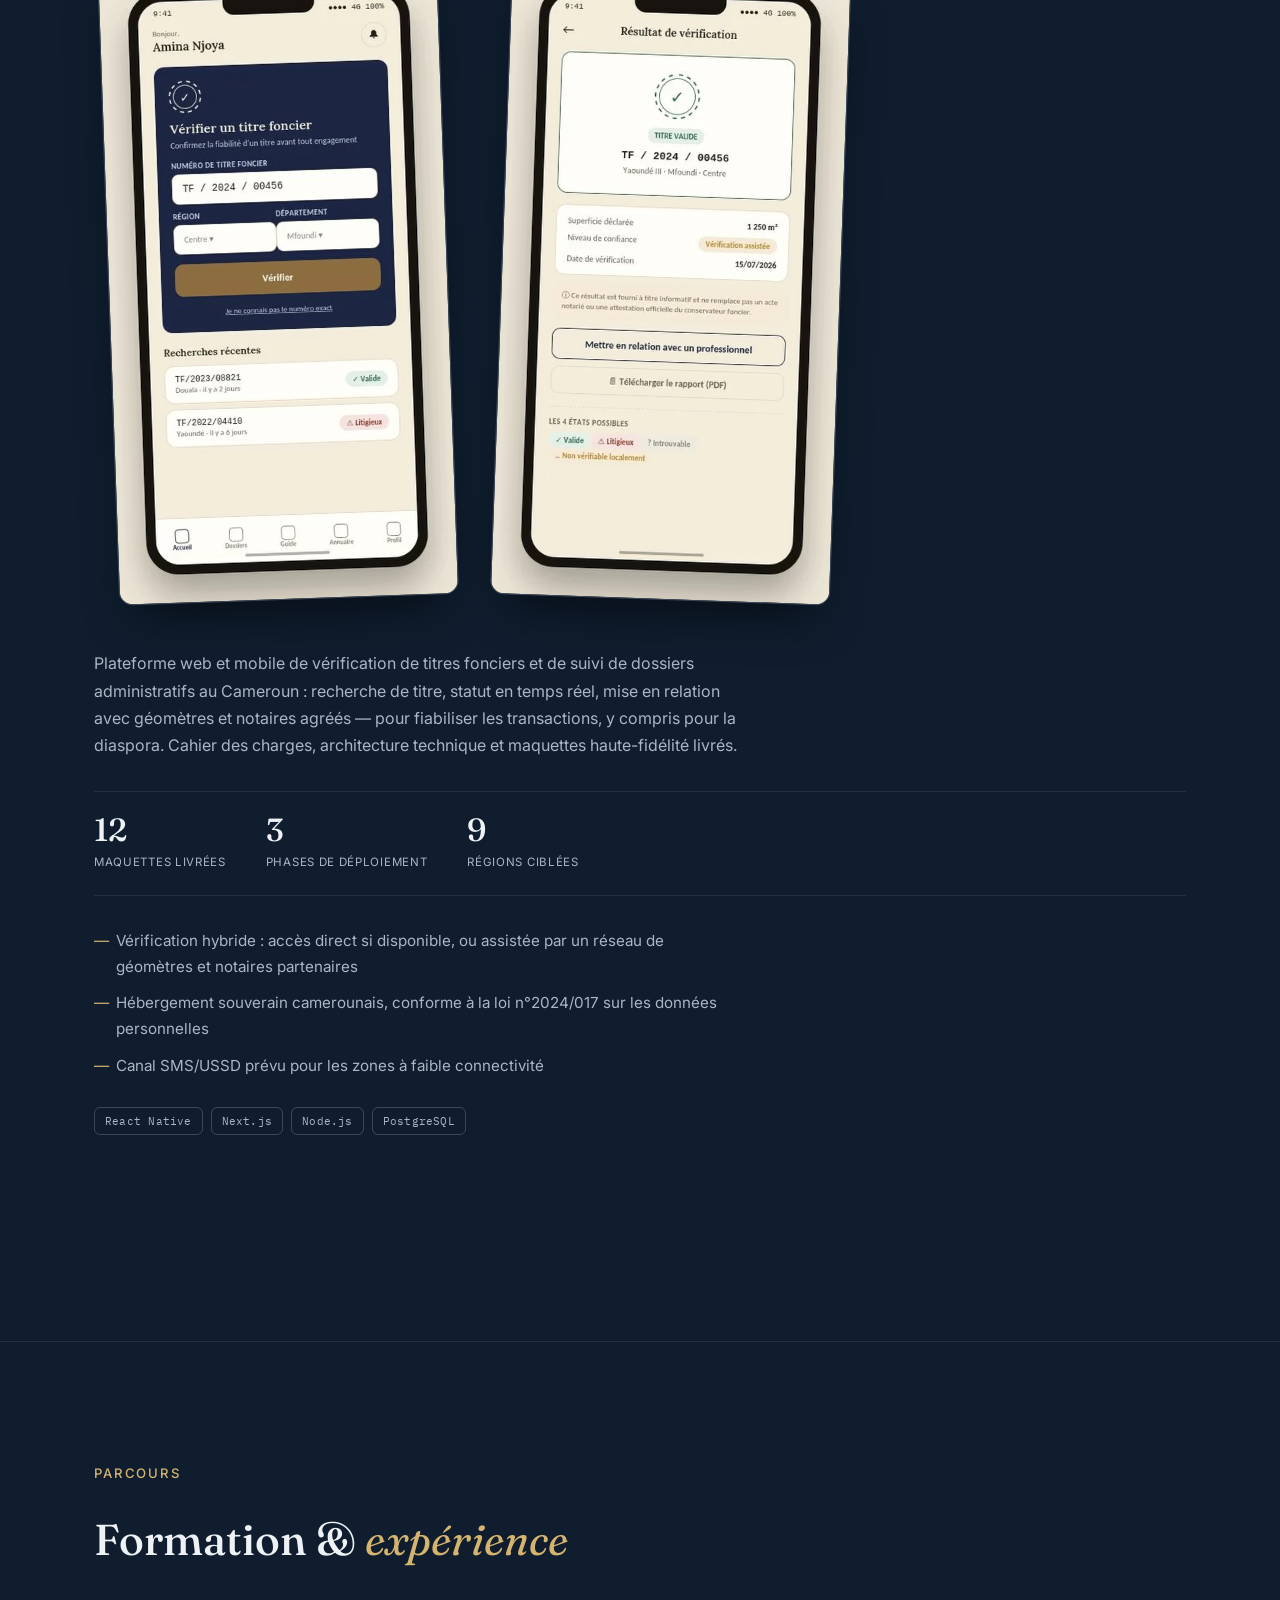
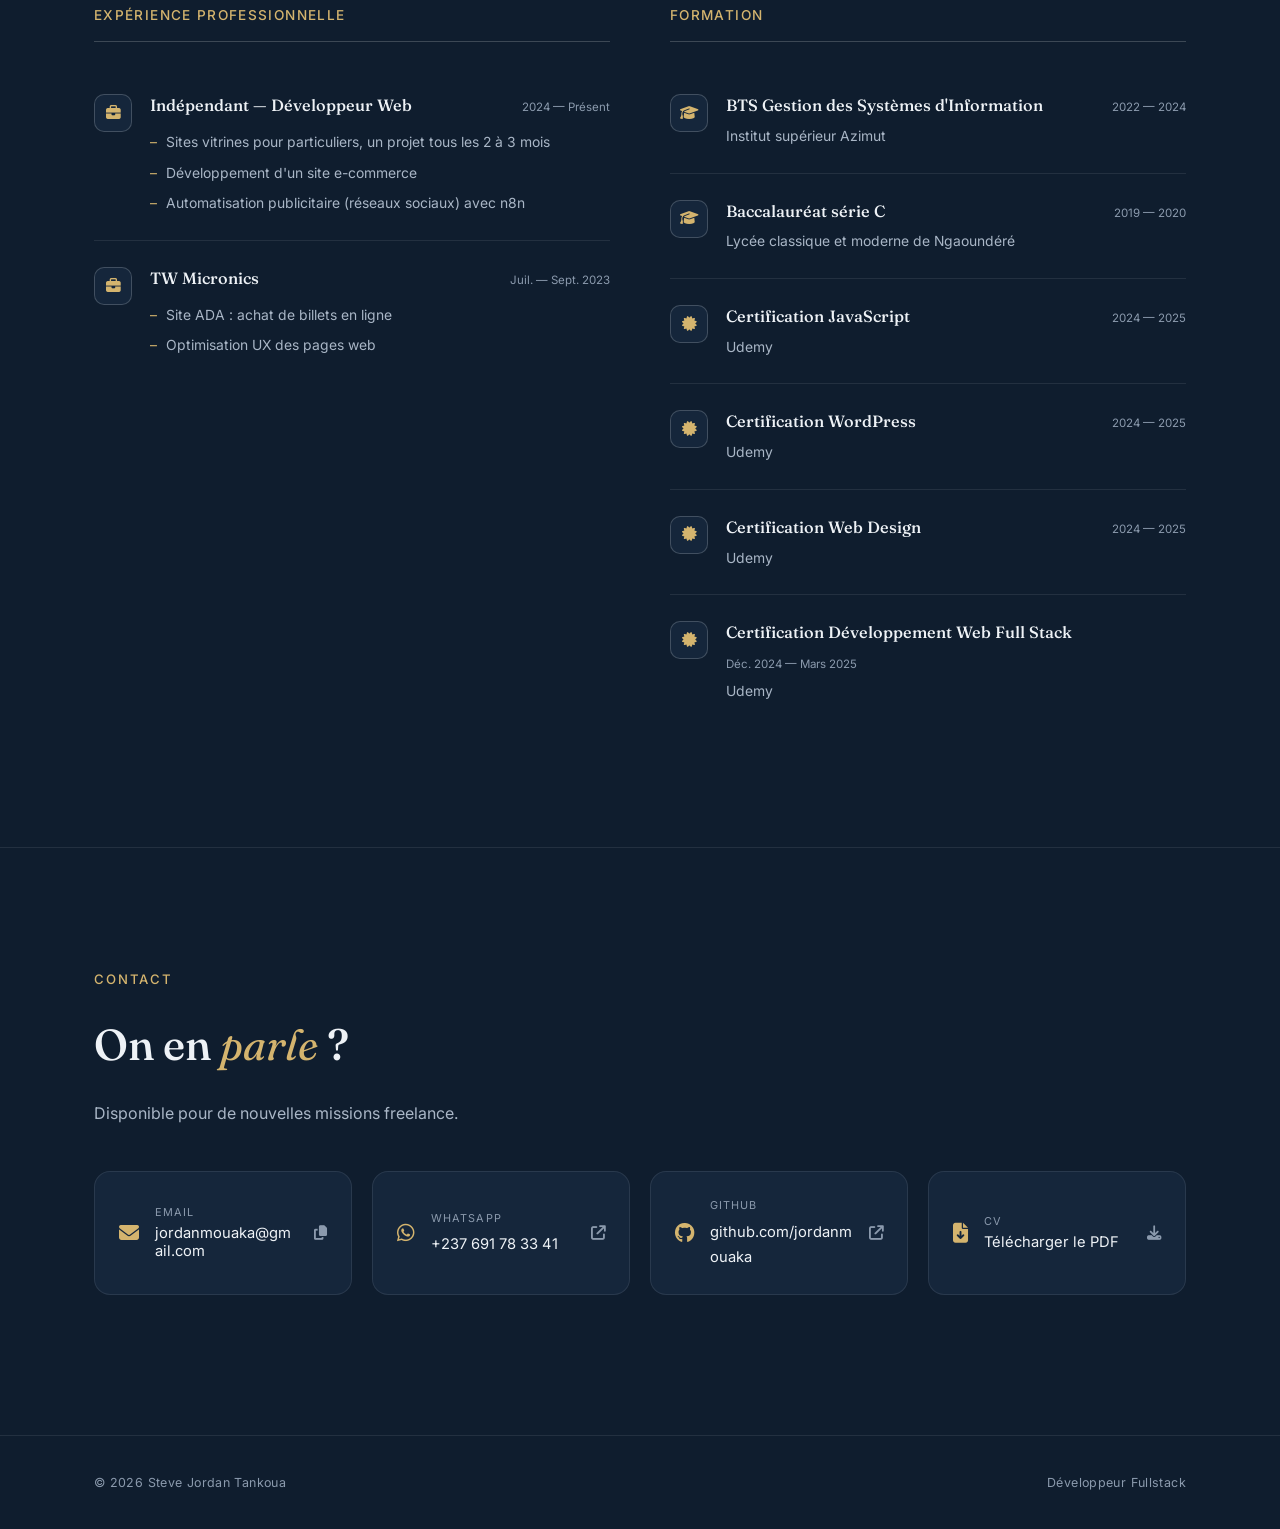
==== commit 780184b2: "Bouton CV : réglage du mode invisible de Turnstile mis à jour Cloudflare a retiré size:'invisible'. " ====
--- a/index.html
+++ b/index.html
@@ -466,7 +466,7 @@
         <div><span class="contact-label">CV</span><span class="contact-value" data-cv-label>Télécharger le PDF</span></div>
         <i class="fa-solid fa-download copy-icon" aria-hidden="true"></i>
       </button>
-      <div id="turnstile-cv" style="display:none;"></div>
+      <div id="turnstile-cv"></div>
     </div>
   </div>
 </section>
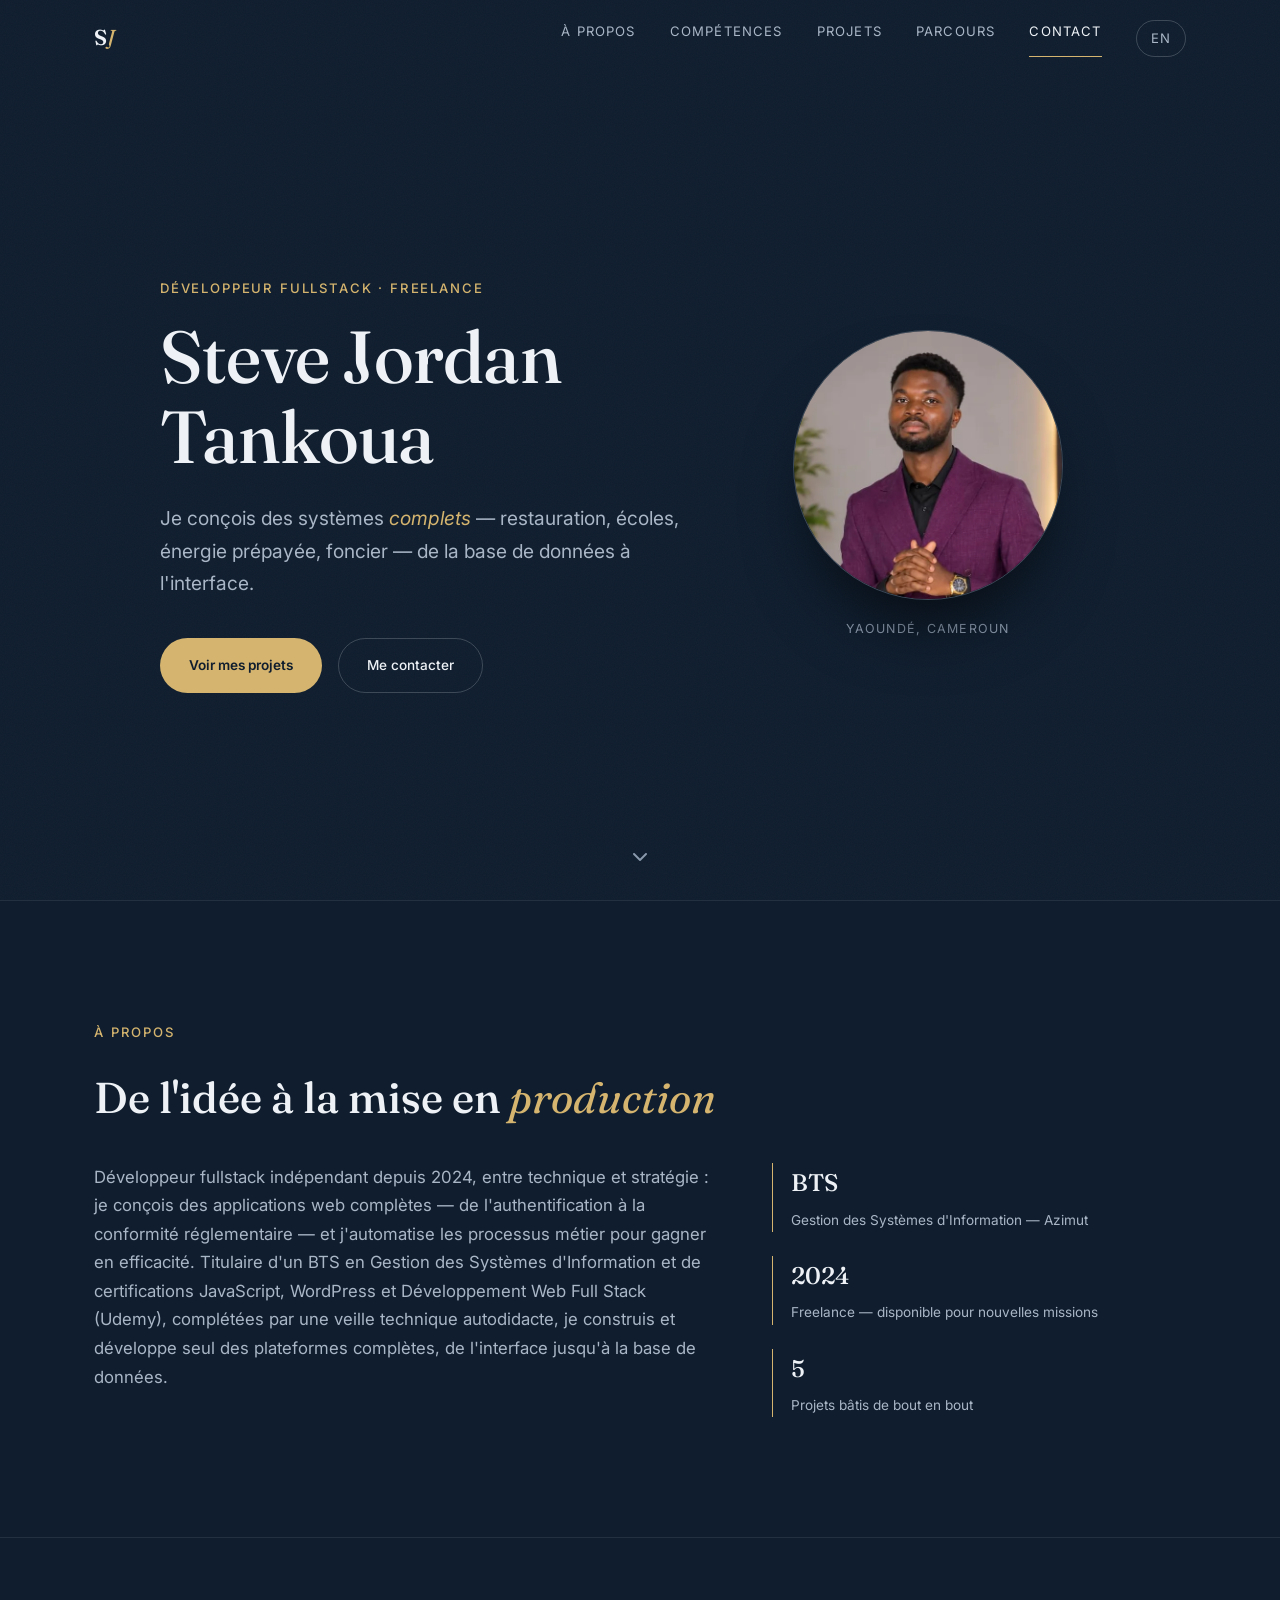
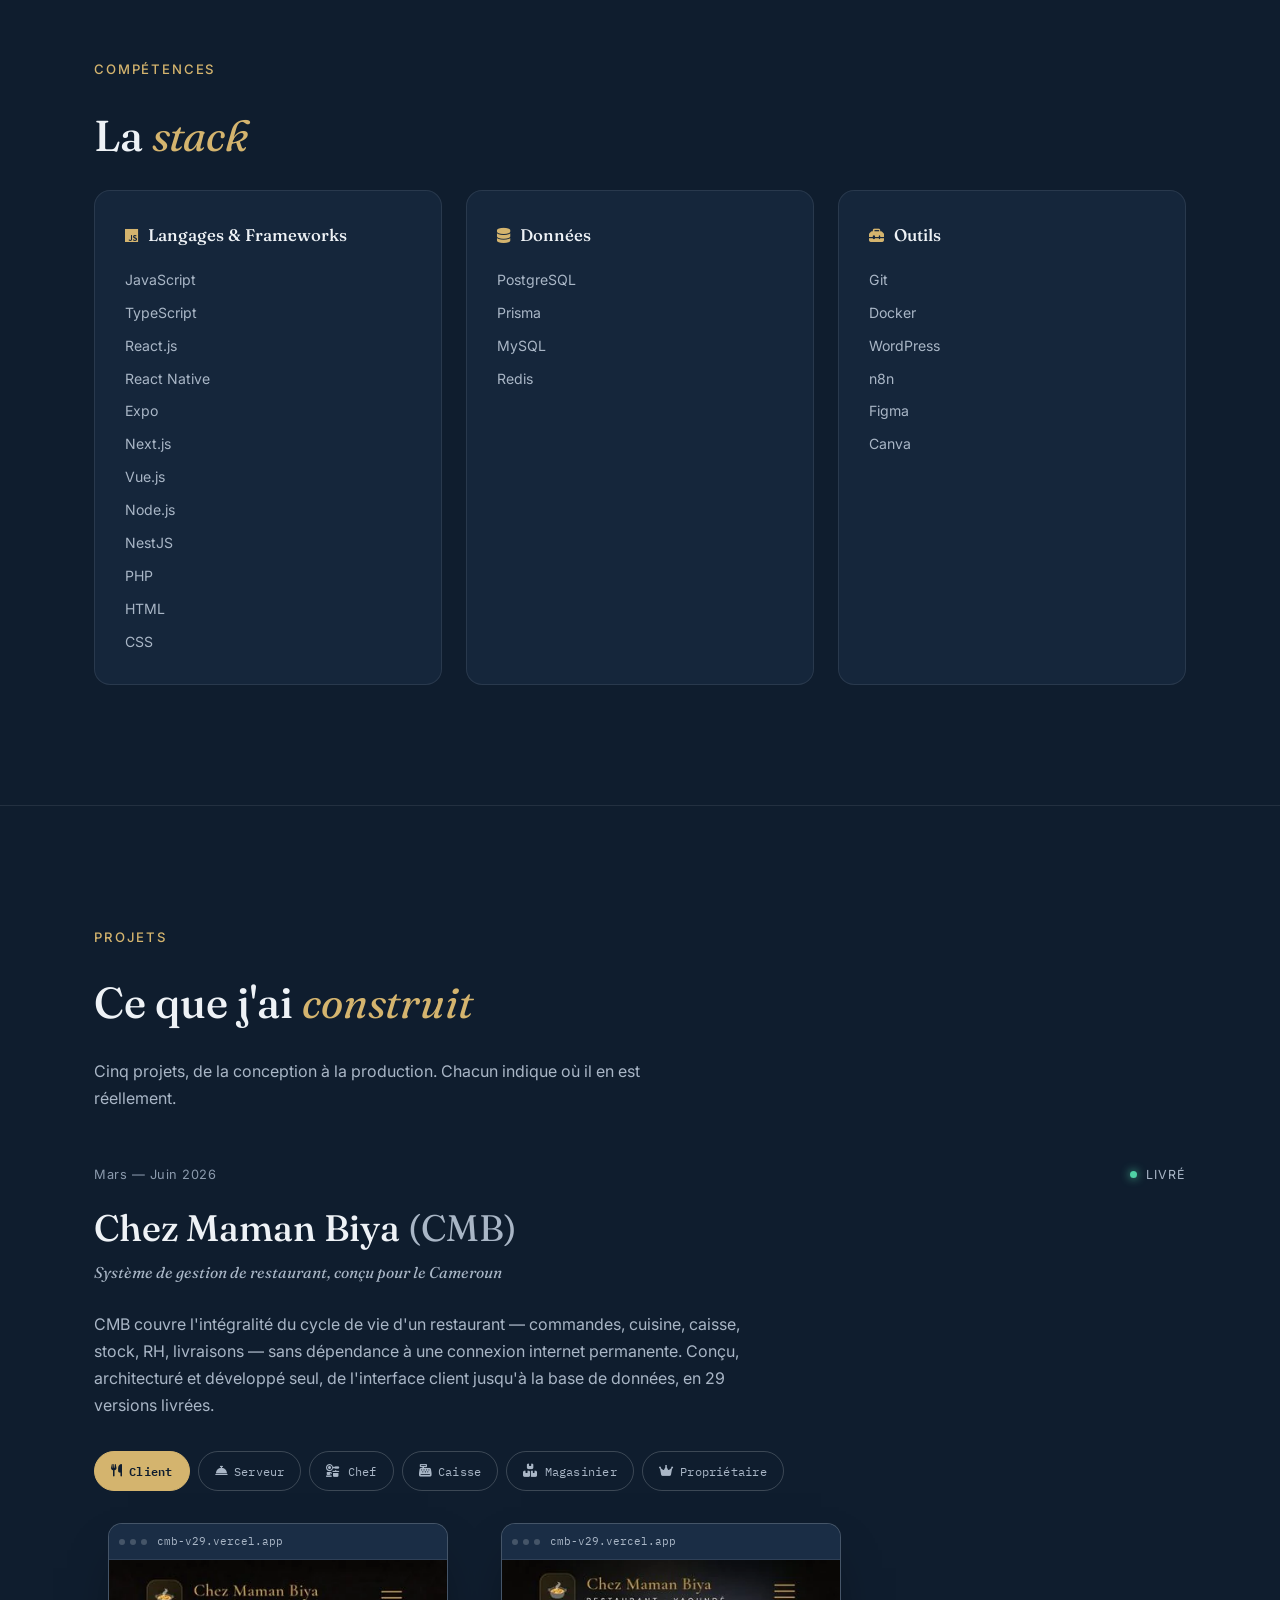
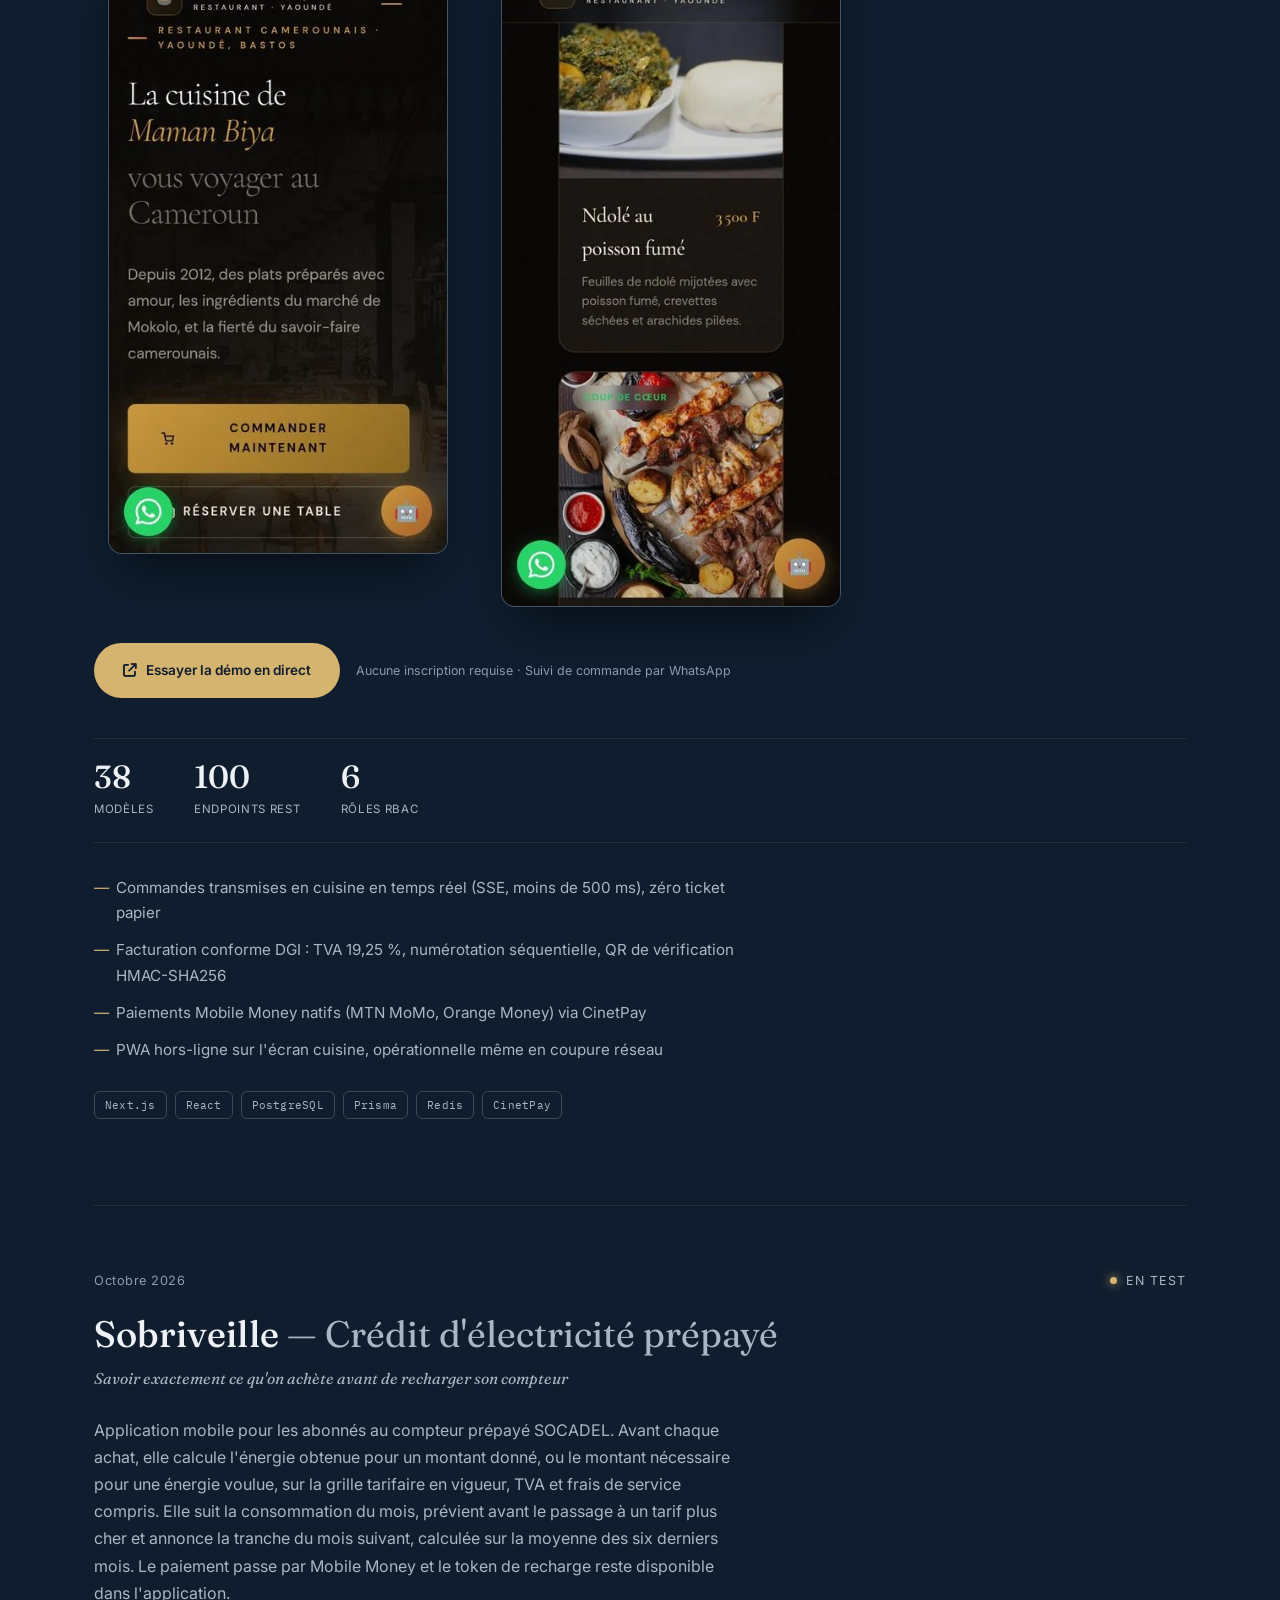
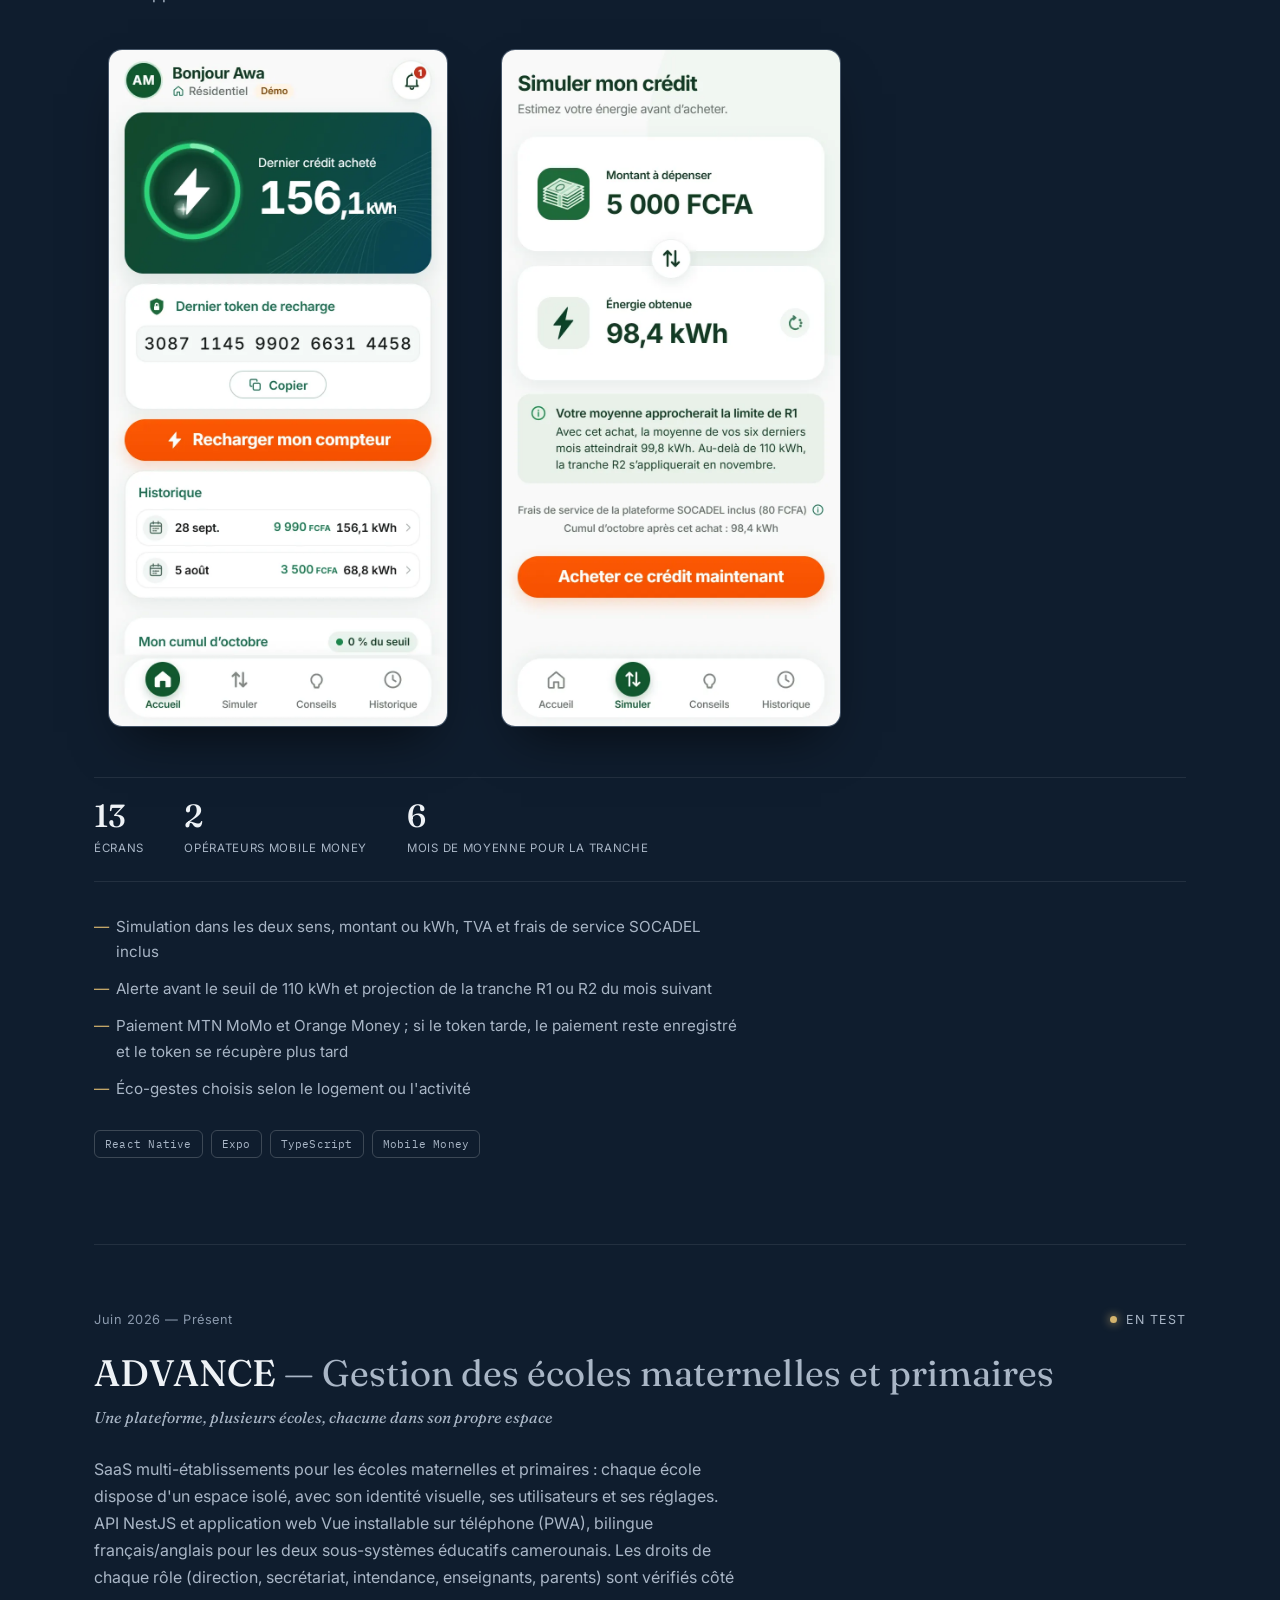
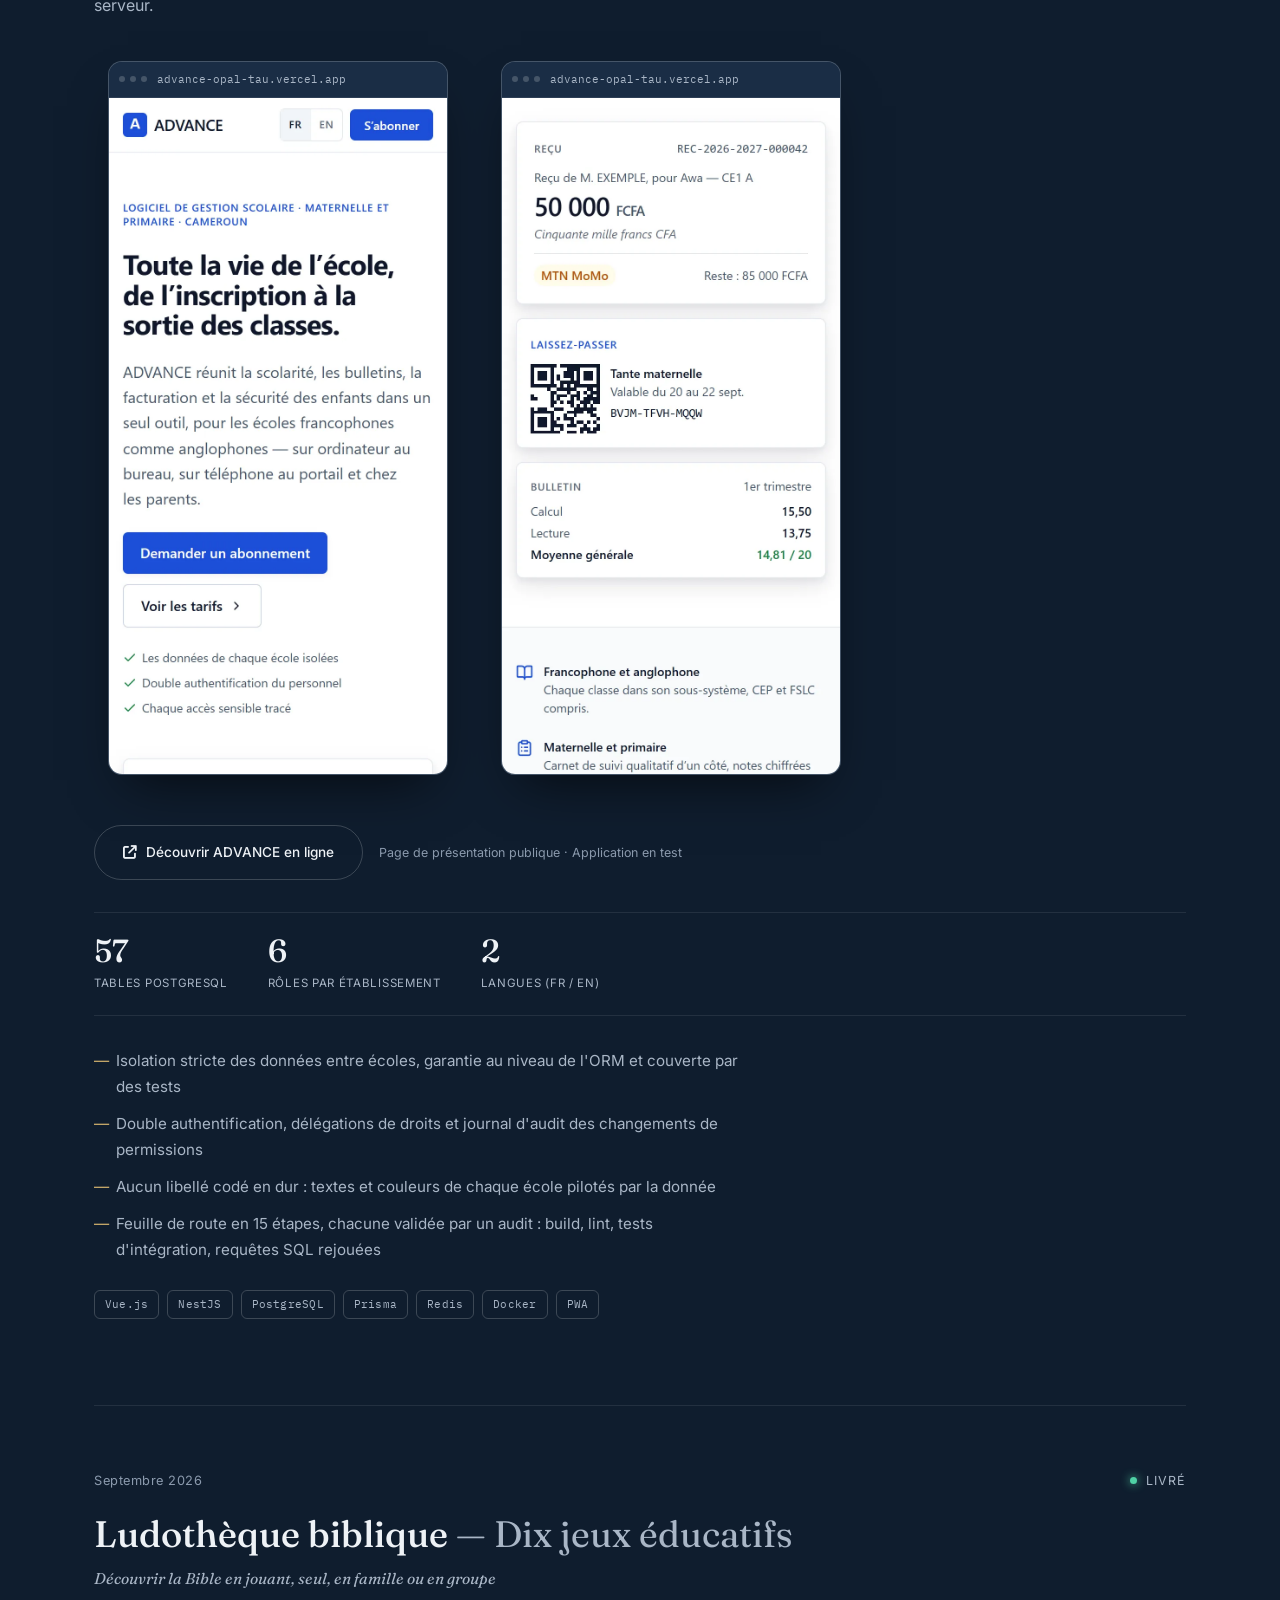
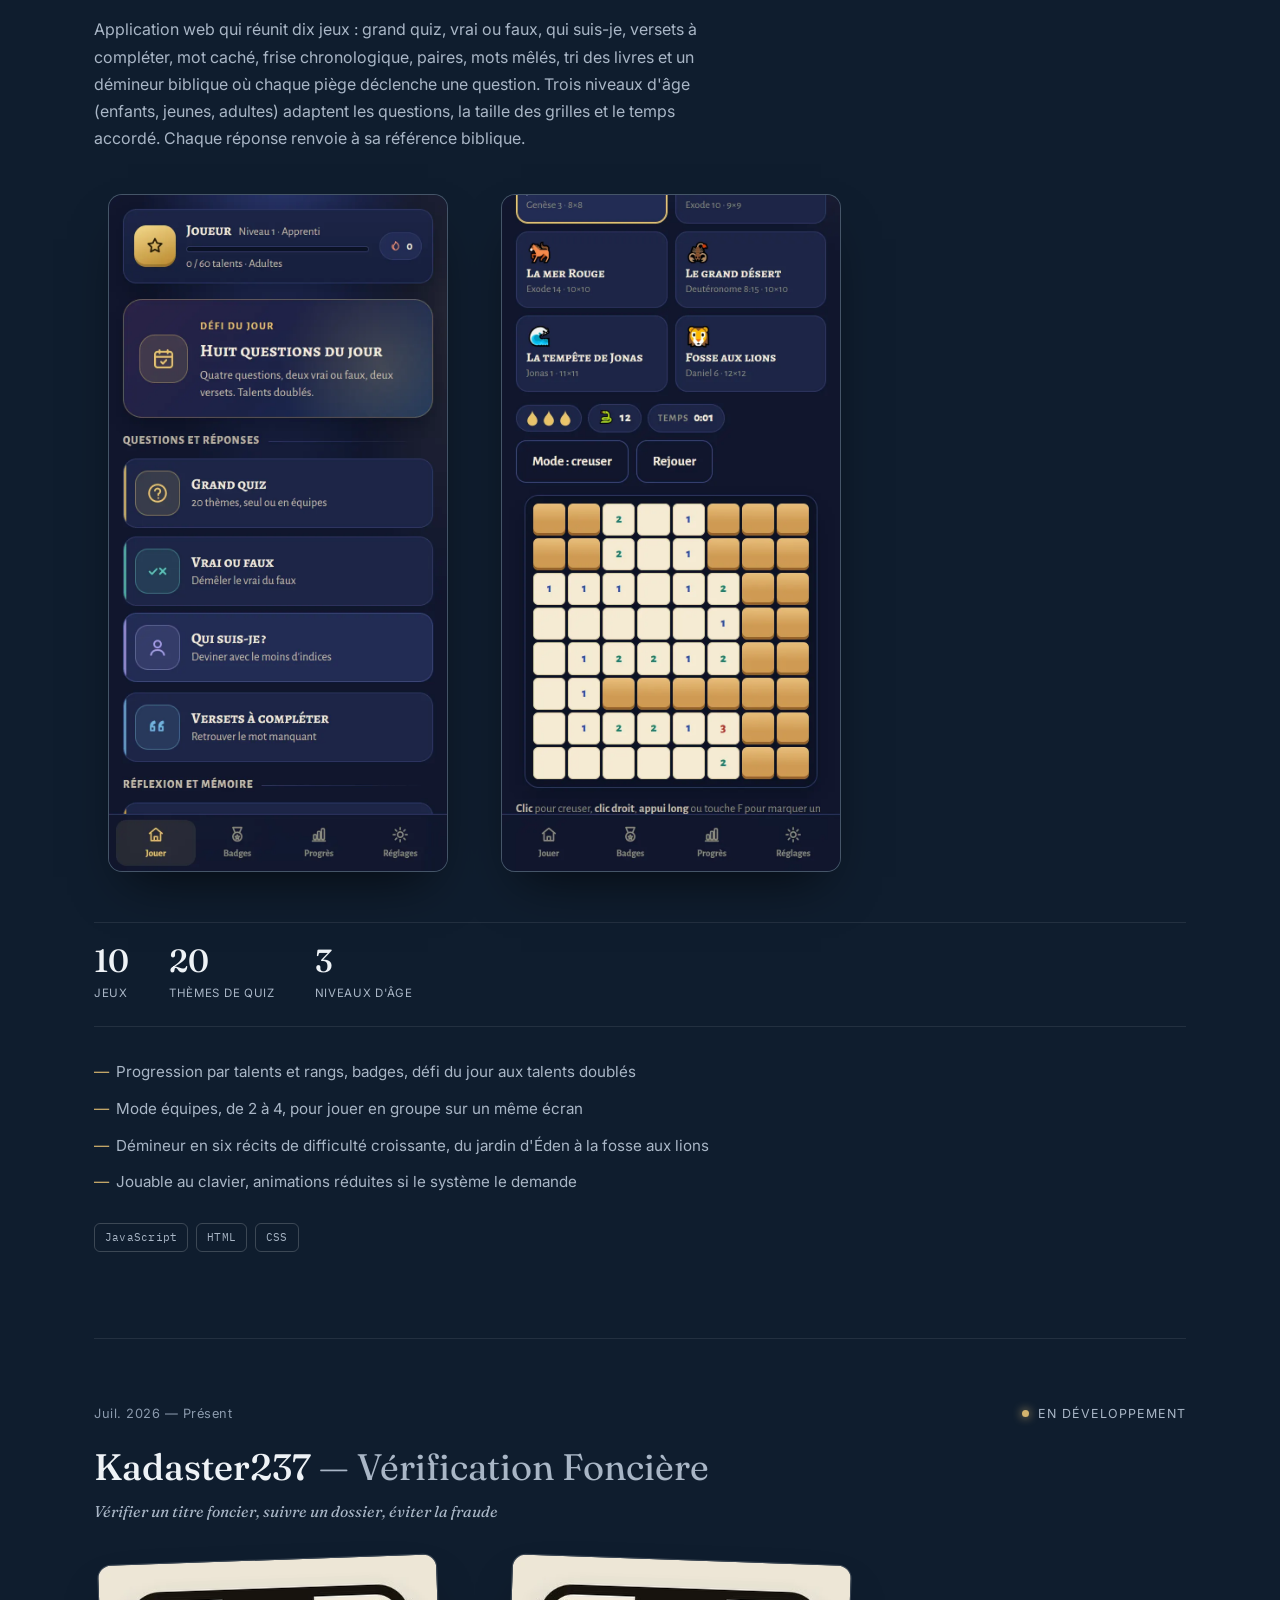
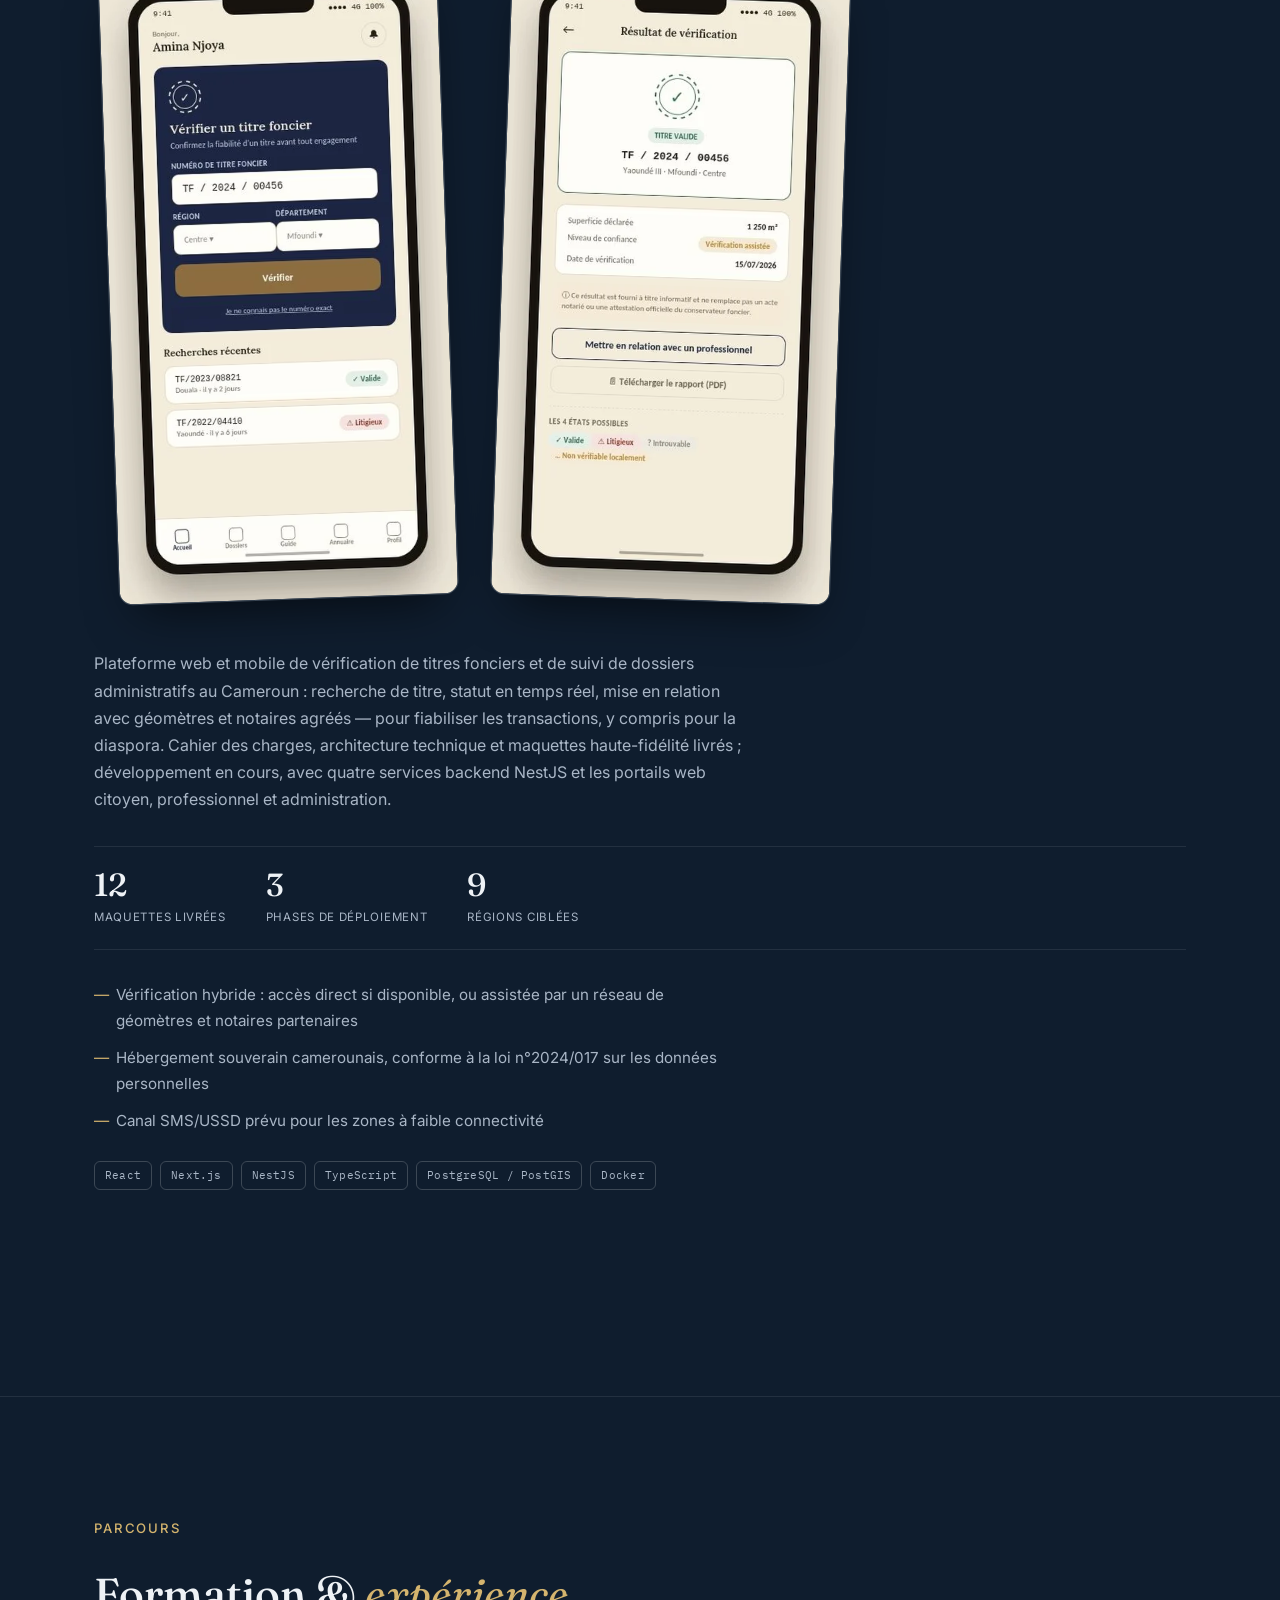
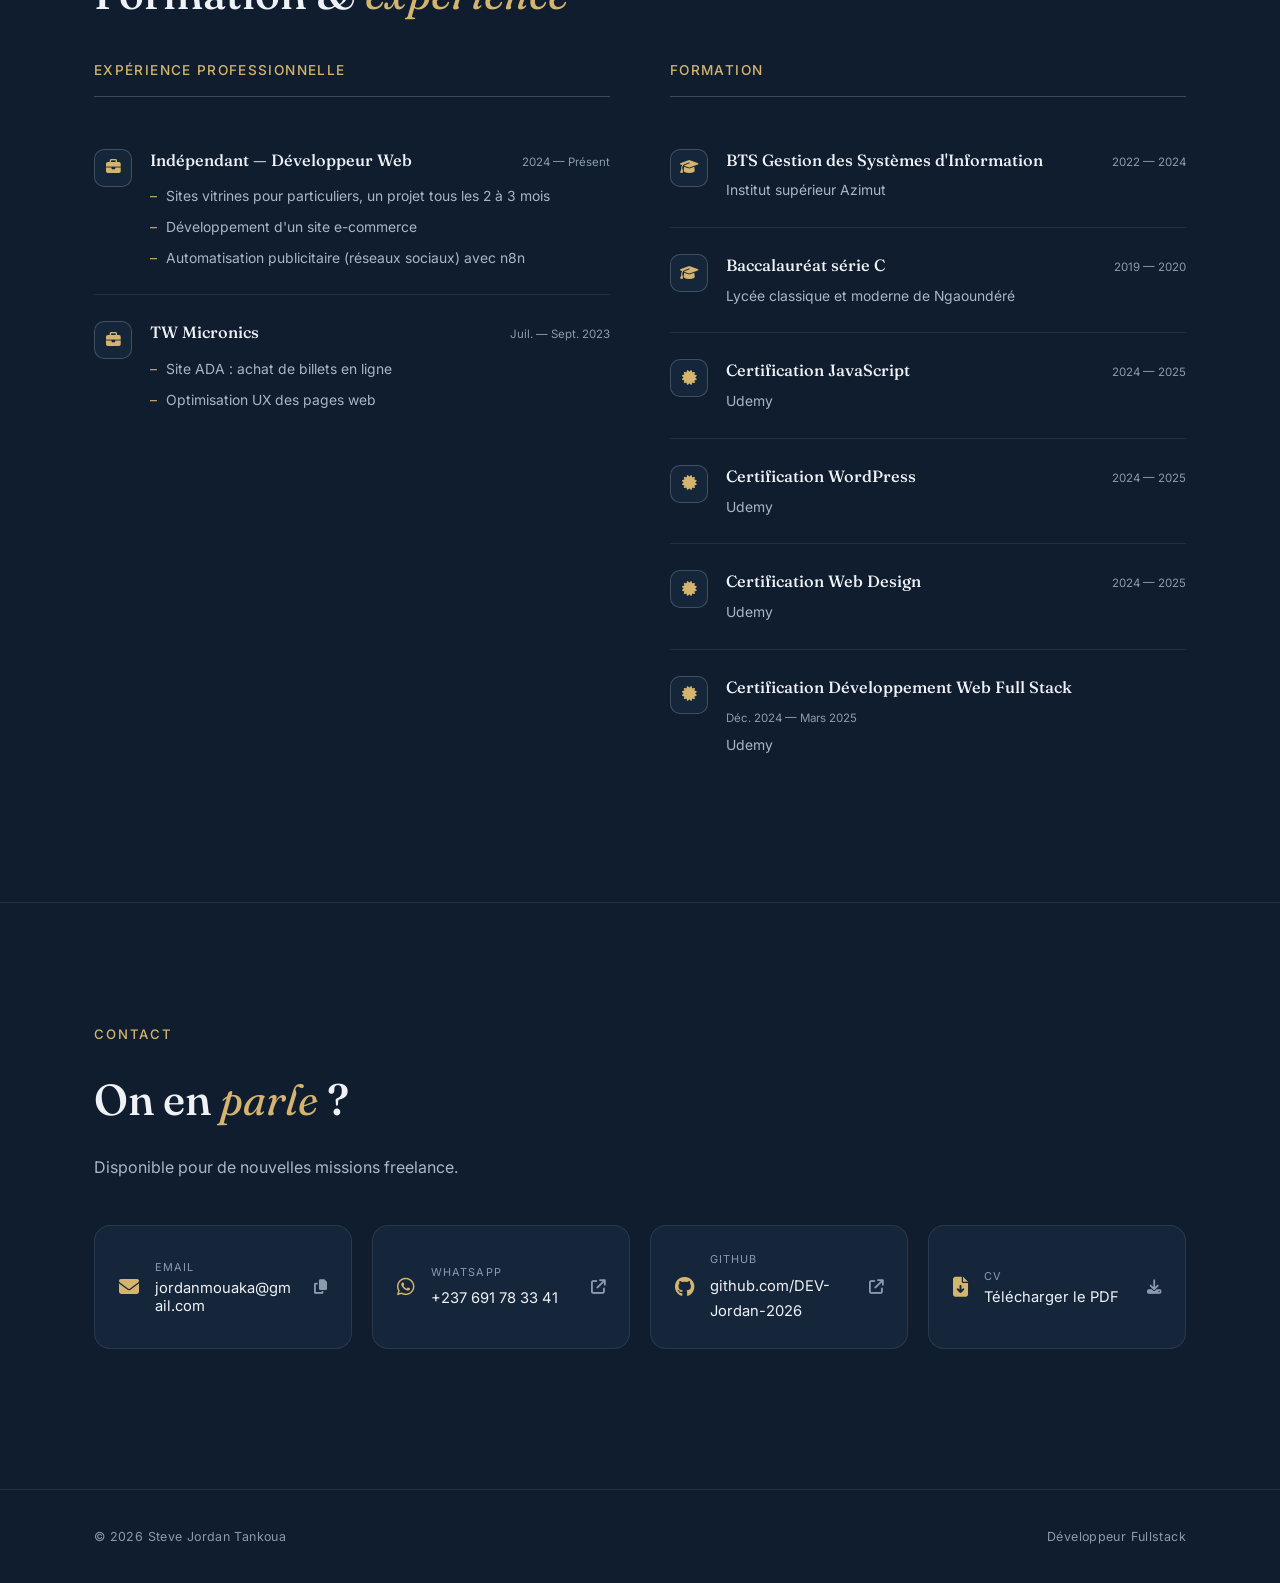
==== commit 9ed2bcc5: "Lien GitHub corrigé et Kadaster237 passé en développement - Le lien GitHub pointait vers github.com/" ====
--- a/index.html
+++ b/index.html
@@ -20,7 +20,7 @@
 <meta name="twitter:description" content="Développeur fullstack freelance à Yaoundé — React, Next.js, Node.js, PostgreSQL.">
 <meta name="twitter:image" content="https://portfolio-steve-jordan.vercel.app/og-image.jpg">
 <script type="application/ld+json">
-{"@context":"https://schema.org","@type":"Person","name":"Steve Jordan Tankoua","jobTitle":"Développeur Fullstack","address":{"@type":"PostalAddress","addressLocality":"Yaoundé","addressCountry":"CM"},"sameAs":["https://github.com/jordanmouaka"],"knowsAbout":["React","Next.js","Node.js","PostgreSQL","React Native","TypeScript","Vue.js","NestJS"]}
+{"@context":"https://schema.org","@type":"Person","name":"Steve Jordan Tankoua","jobTitle":"Développeur Fullstack","address":{"@type":"PostalAddress","addressLocality":"Yaoundé","addressCountry":"CM"},"sameAs":["https://github.com/DEV-Jordan-2026"],"knowsAbout":["React","Next.js","Node.js","PostgreSQL","React Native","TypeScript","Vue.js","NestJS"]}
 </script>
 <link rel="preload" as="image" href="/assets/img/portrait-2026.webp" fetchpriority="high">
 <link rel="preconnect" href="https://fonts.googleapis.com">
@@ -331,8 +331,8 @@
 
       <article class="project reveal" id="kadaster237">
         <div class="project-head">
-          <span class="project-eyebrow">Cadrage 2026</span>
-          <span class="status"><span class="status-dot dot-design"></span>En conception</span>
+          <span class="project-eyebrow">Juil. 2026 — Présent</span>
+          <span class="status"><span class="status-dot dot-dev"></span>En développement</span>
         </div>
         <h3 class="project-title">Kadaster237 <span>— Vérification Foncière</span></h3>
         <p class="project-tagline">Vérifier un titre foncier, suivre un dossier, éviter la fraude</p>
@@ -340,7 +340,7 @@
           <button type="button" class="mock mock-a" data-zoom><img src="/assets/img/kadaster-recherche.webp" width="440" height="832" alt="Maquette — recherche de titre foncier, Kadaster237" loading="lazy" /></button>
           <button type="button" class="mock mock-b" data-zoom><img src="/assets/img/kadaster-resultat.webp" width="440" height="832" alt="Maquette — résultat de vérification, Kadaster237" loading="lazy" /></button>
         </div>
-        <p class="project-desc">Plateforme web et mobile de vérification de titres fonciers et de suivi de dossiers administratifs au Cameroun : recherche de titre, statut en temps réel, mise en relation avec géomètres et notaires agréés — pour fiabiliser les transactions, y compris pour la diaspora. Cahier des charges, architecture technique et maquettes haute-fidélité livrés.</p>
+        <p class="project-desc">Plateforme web et mobile de vérification de titres fonciers et de suivi de dossiers administratifs au Cameroun : recherche de titre, statut en temps réel, mise en relation avec géomètres et notaires agréés — pour fiabiliser les transactions, y compris pour la diaspora. Cahier des charges, architecture technique et maquettes haute-fidélité livrés ; développement en cours, avec quatre services backend NestJS et les portails web citoyen, professionnel et administration.</p>
         <div class="project-stats">
           <div class="pstat"><strong data-count="13">0</strong><span>Maquettes livrées</span></div>
           <div class="pstat"><strong data-count="4">0</strong><span>Phases de déploiement</span></div>
@@ -351,7 +351,7 @@
           <li>Hébergement souverain camerounais, conforme à la loi n°2024/017 sur les données personnelles</li>
           <li>Canal SMS/USSD prévu pour les zones à faible connectivité</li>
         </ul>
-        <ul class="tags"><li>React Native</li><li>Next.js</li><li>Node.js</li><li>PostgreSQL</li></ul>
+        <ul class="tags"><li>React</li><li>Next.js</li><li>NestJS</li><li>TypeScript</li><li>PostgreSQL / PostGIS</li><li>Docker</li></ul>
       </article>
 
     </div>
@@ -456,9 +456,9 @@
         <div><span class="contact-label">WhatsApp</span><span class="contact-value" data-phone>···</span></div>
         <i class="fa-solid fa-arrow-up-right-from-square copy-icon" aria-hidden="true"></i>
       </a>
-      <a class="contact-card reveal" href="https://github.com/jordanmouaka" target="_blank" rel="noopener">
+      <a class="contact-card reveal" href="https://github.com/DEV-Jordan-2026" target="_blank" rel="noopener">
         <i class="fa-brands fa-github" aria-hidden="true"></i>
-        <div><span class="contact-label">GitHub</span><span class="contact-value">github.com/jordanmouaka</span></div>
+        <div><span class="contact-label">GitHub</span><span class="contact-value">github.com/DEV-Jordan-2026</span></div>
         <i class="fa-solid fa-arrow-up-right-from-square copy-icon" aria-hidden="true"></i>
       </a>
       <button class="contact-card reveal" type="button" data-cv-download>
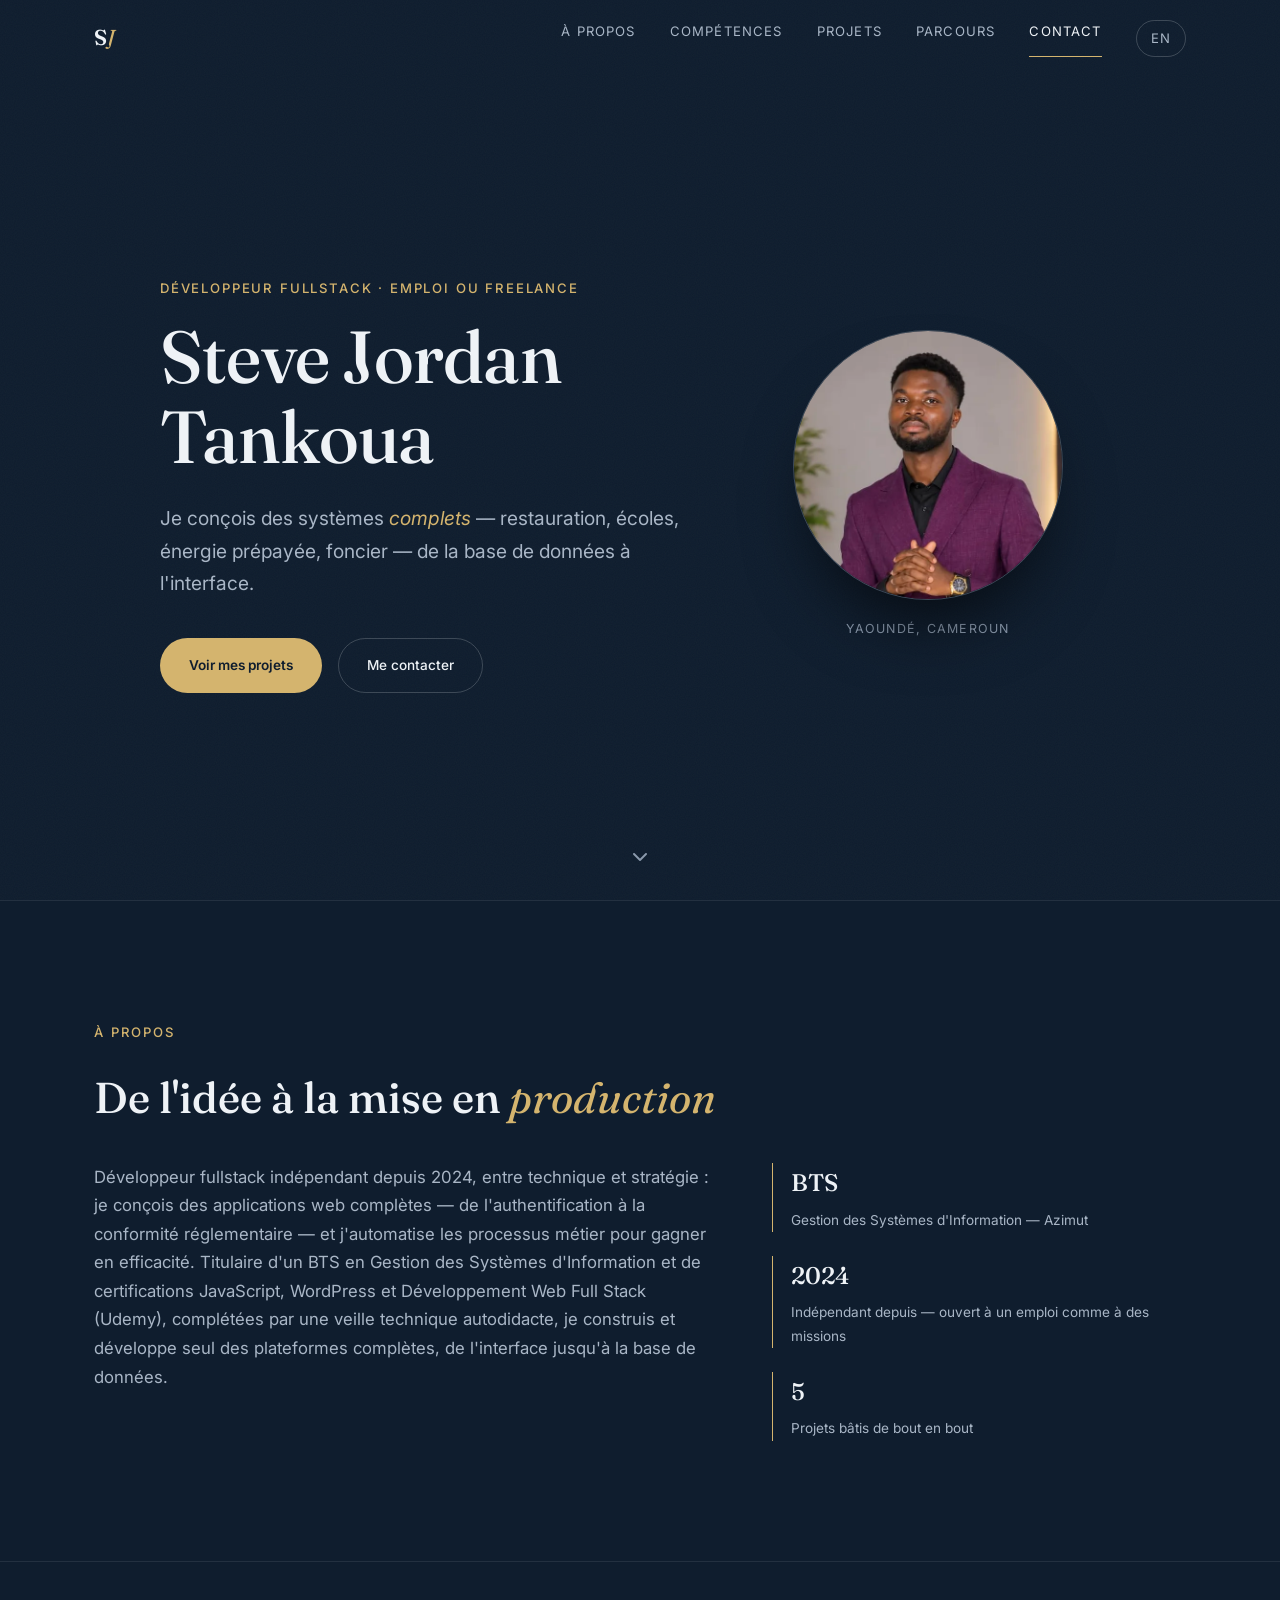
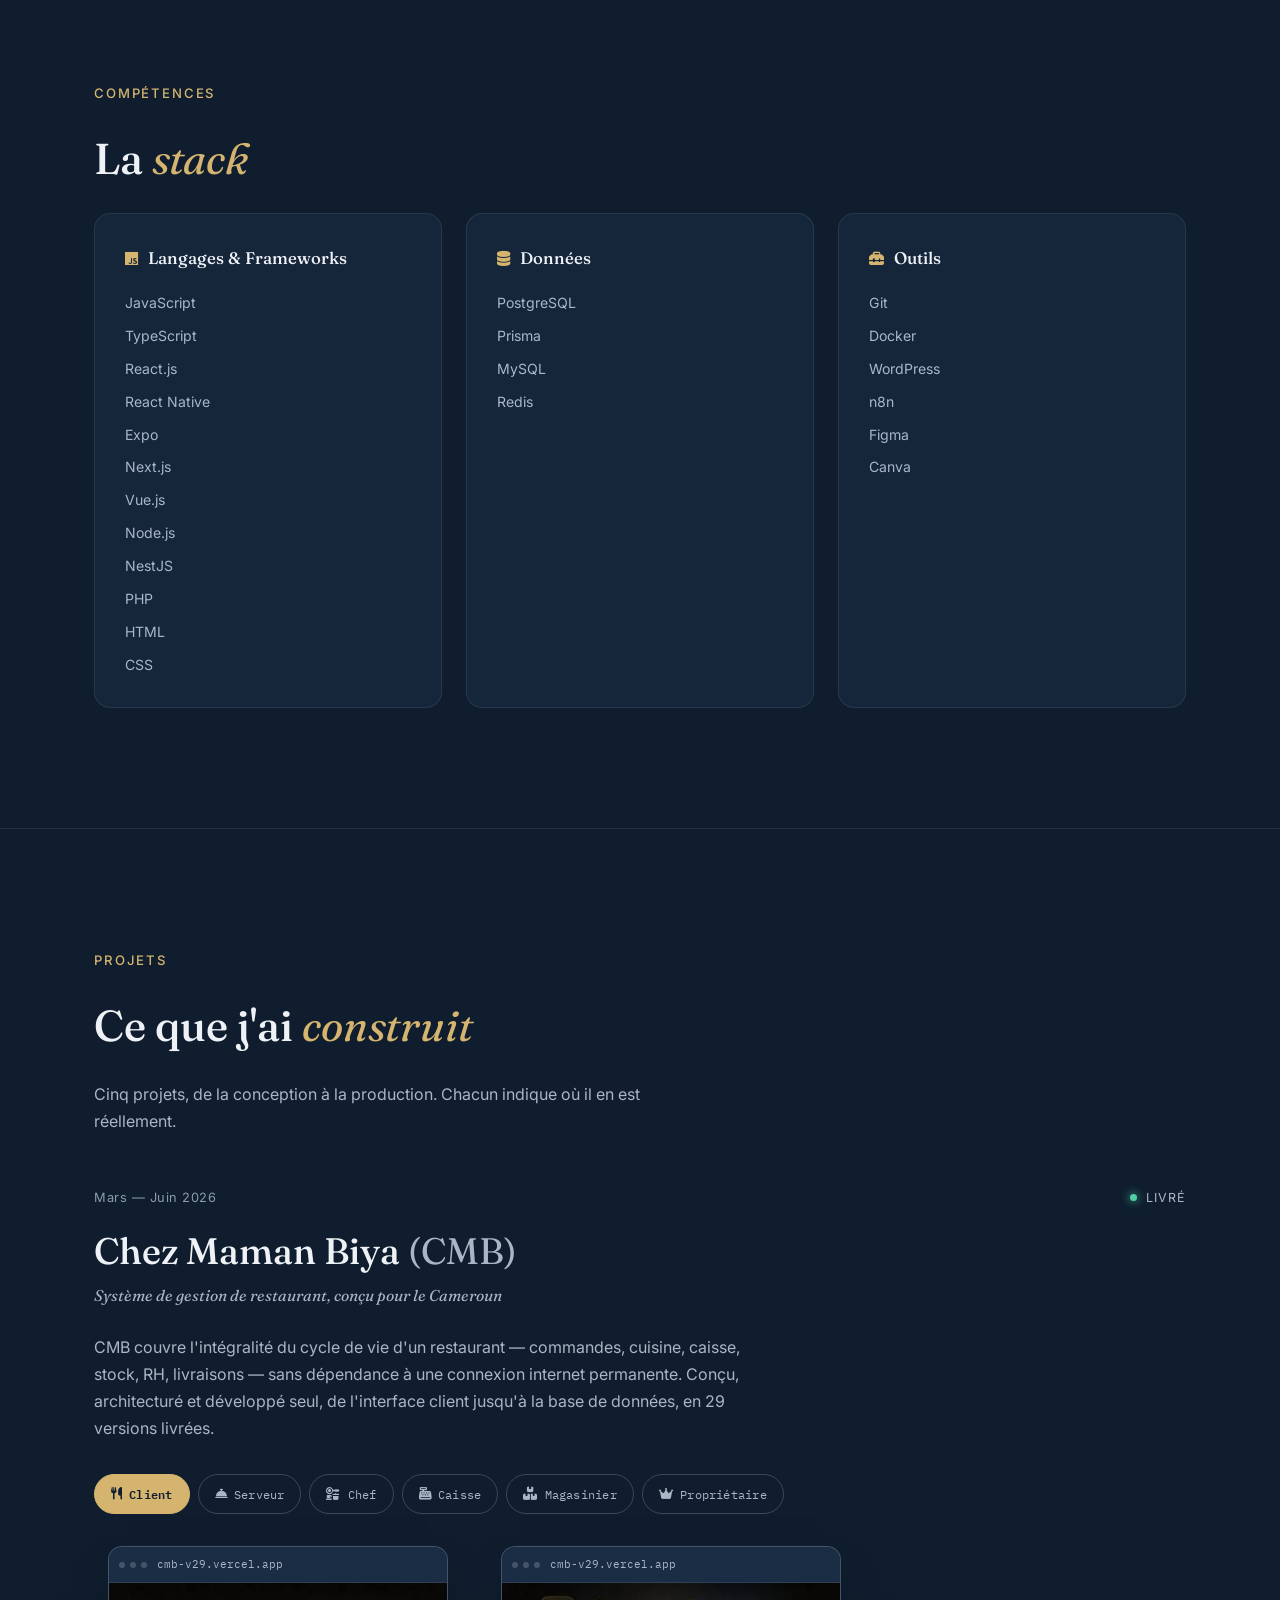
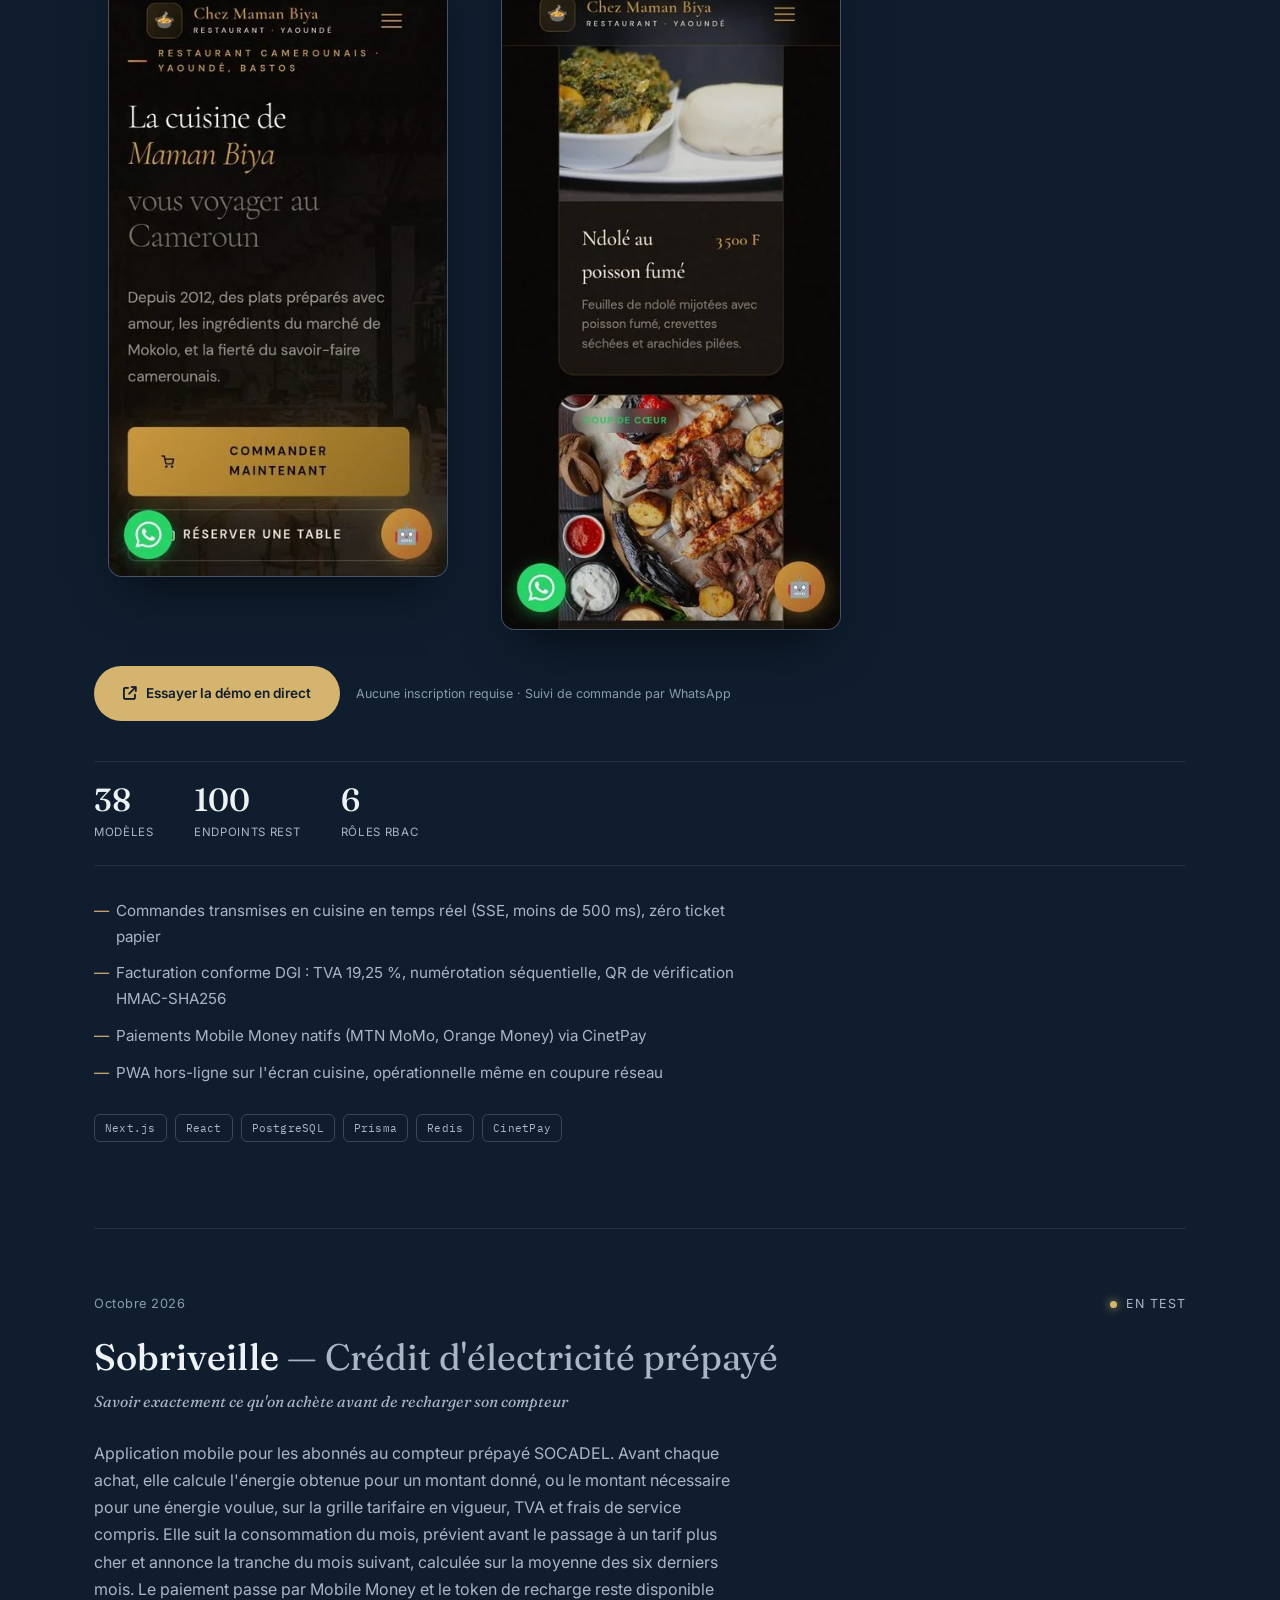
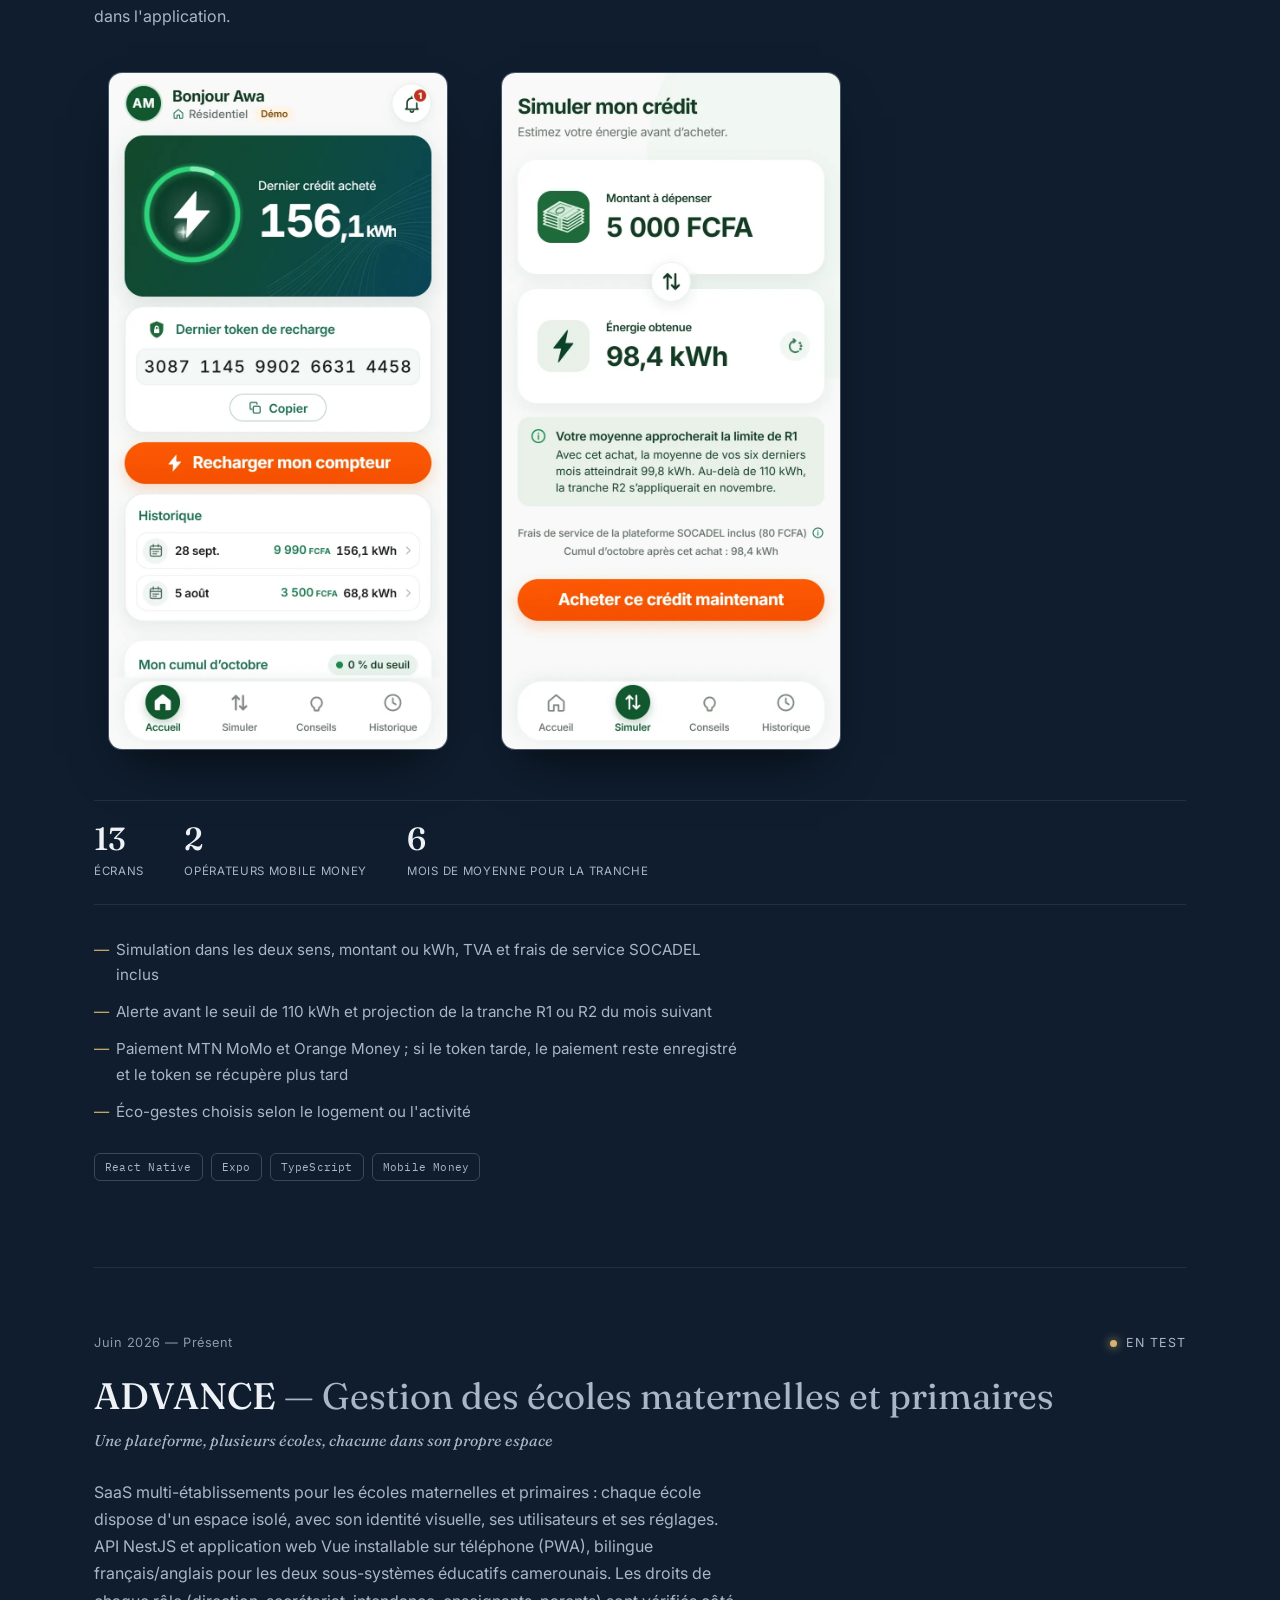
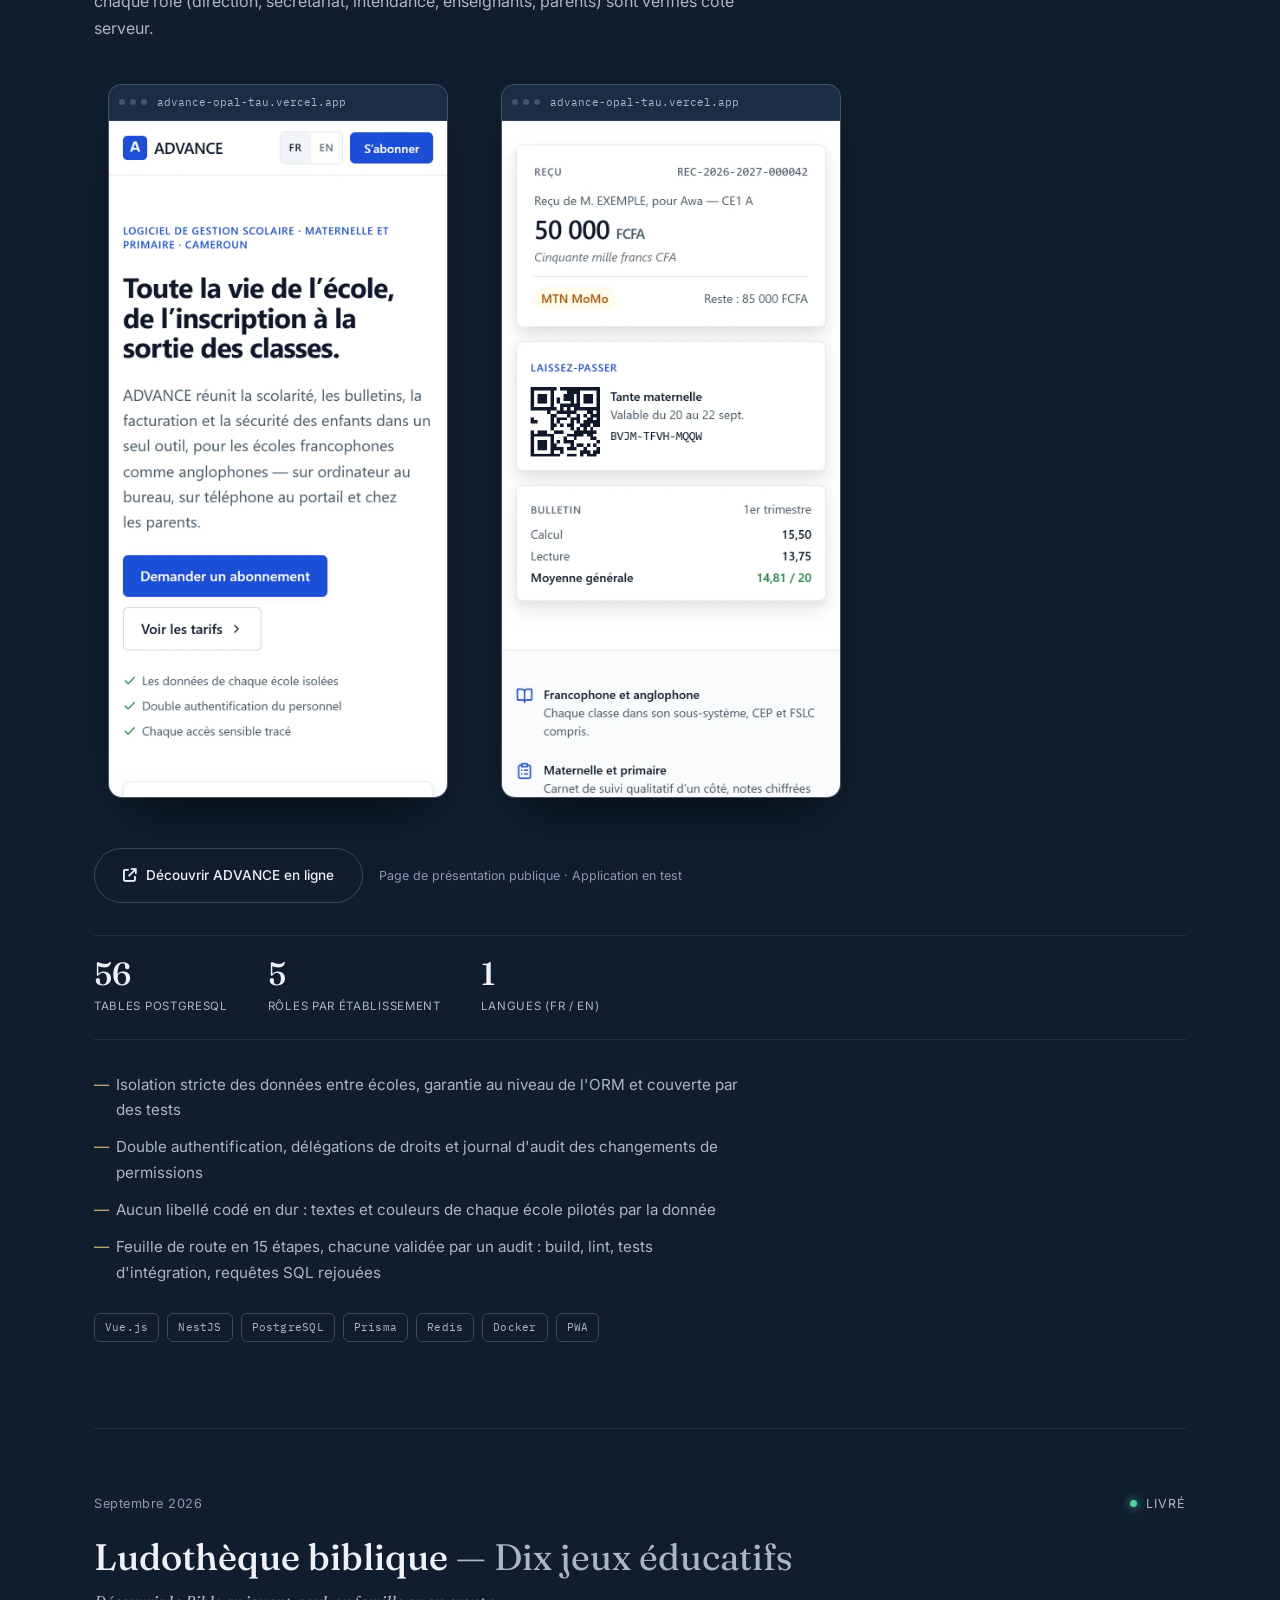
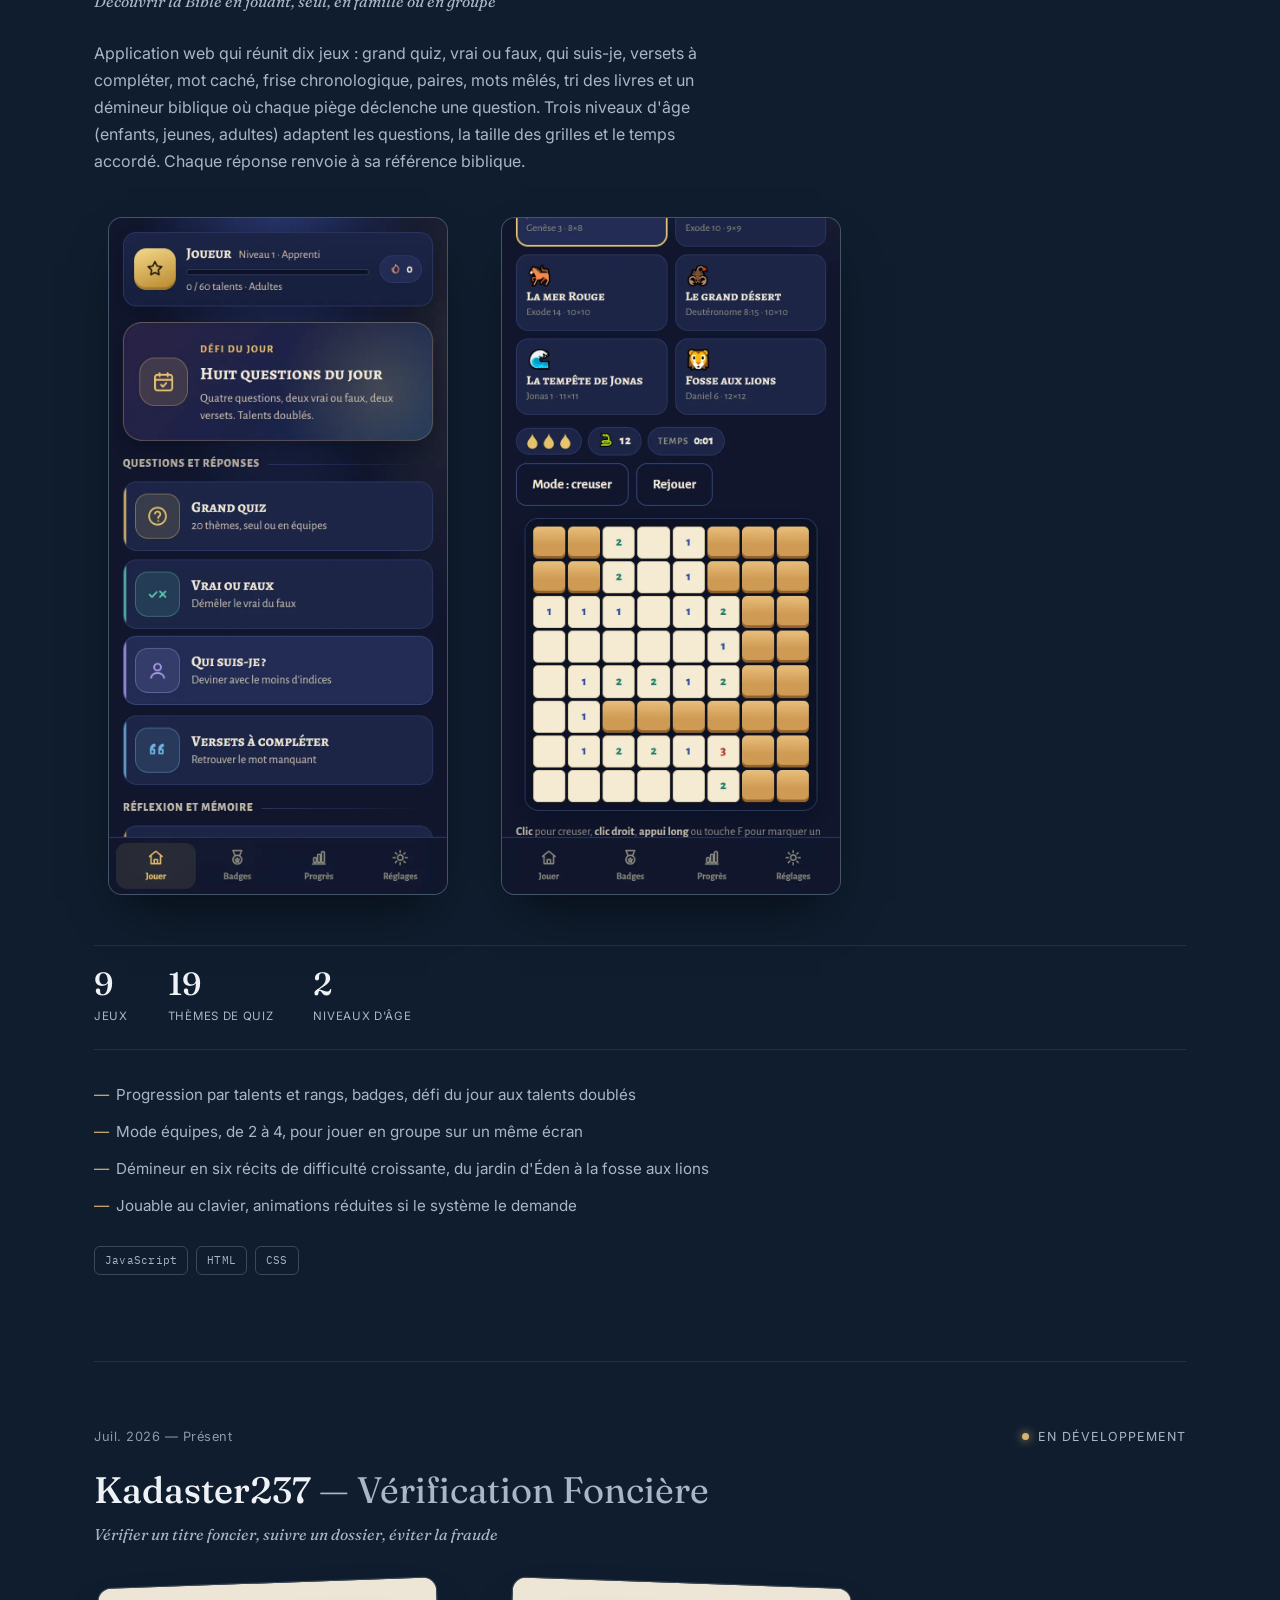
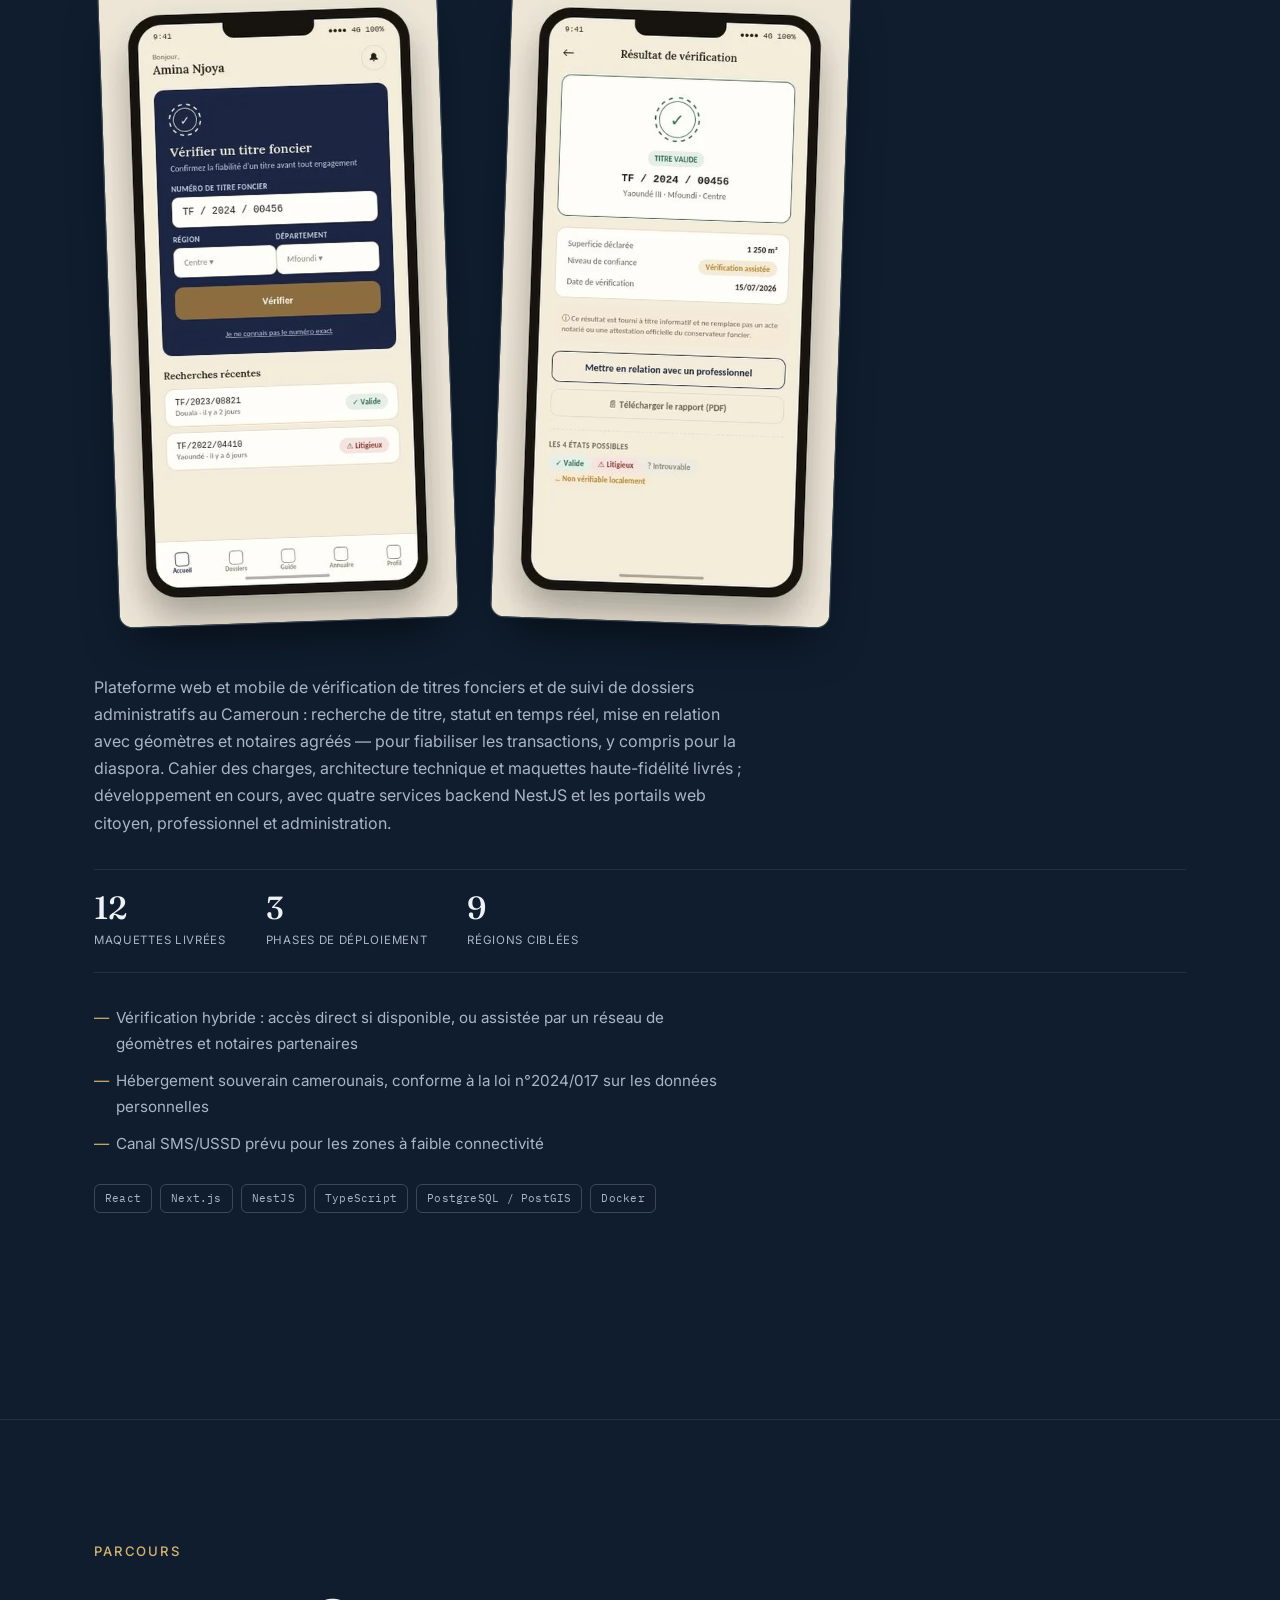
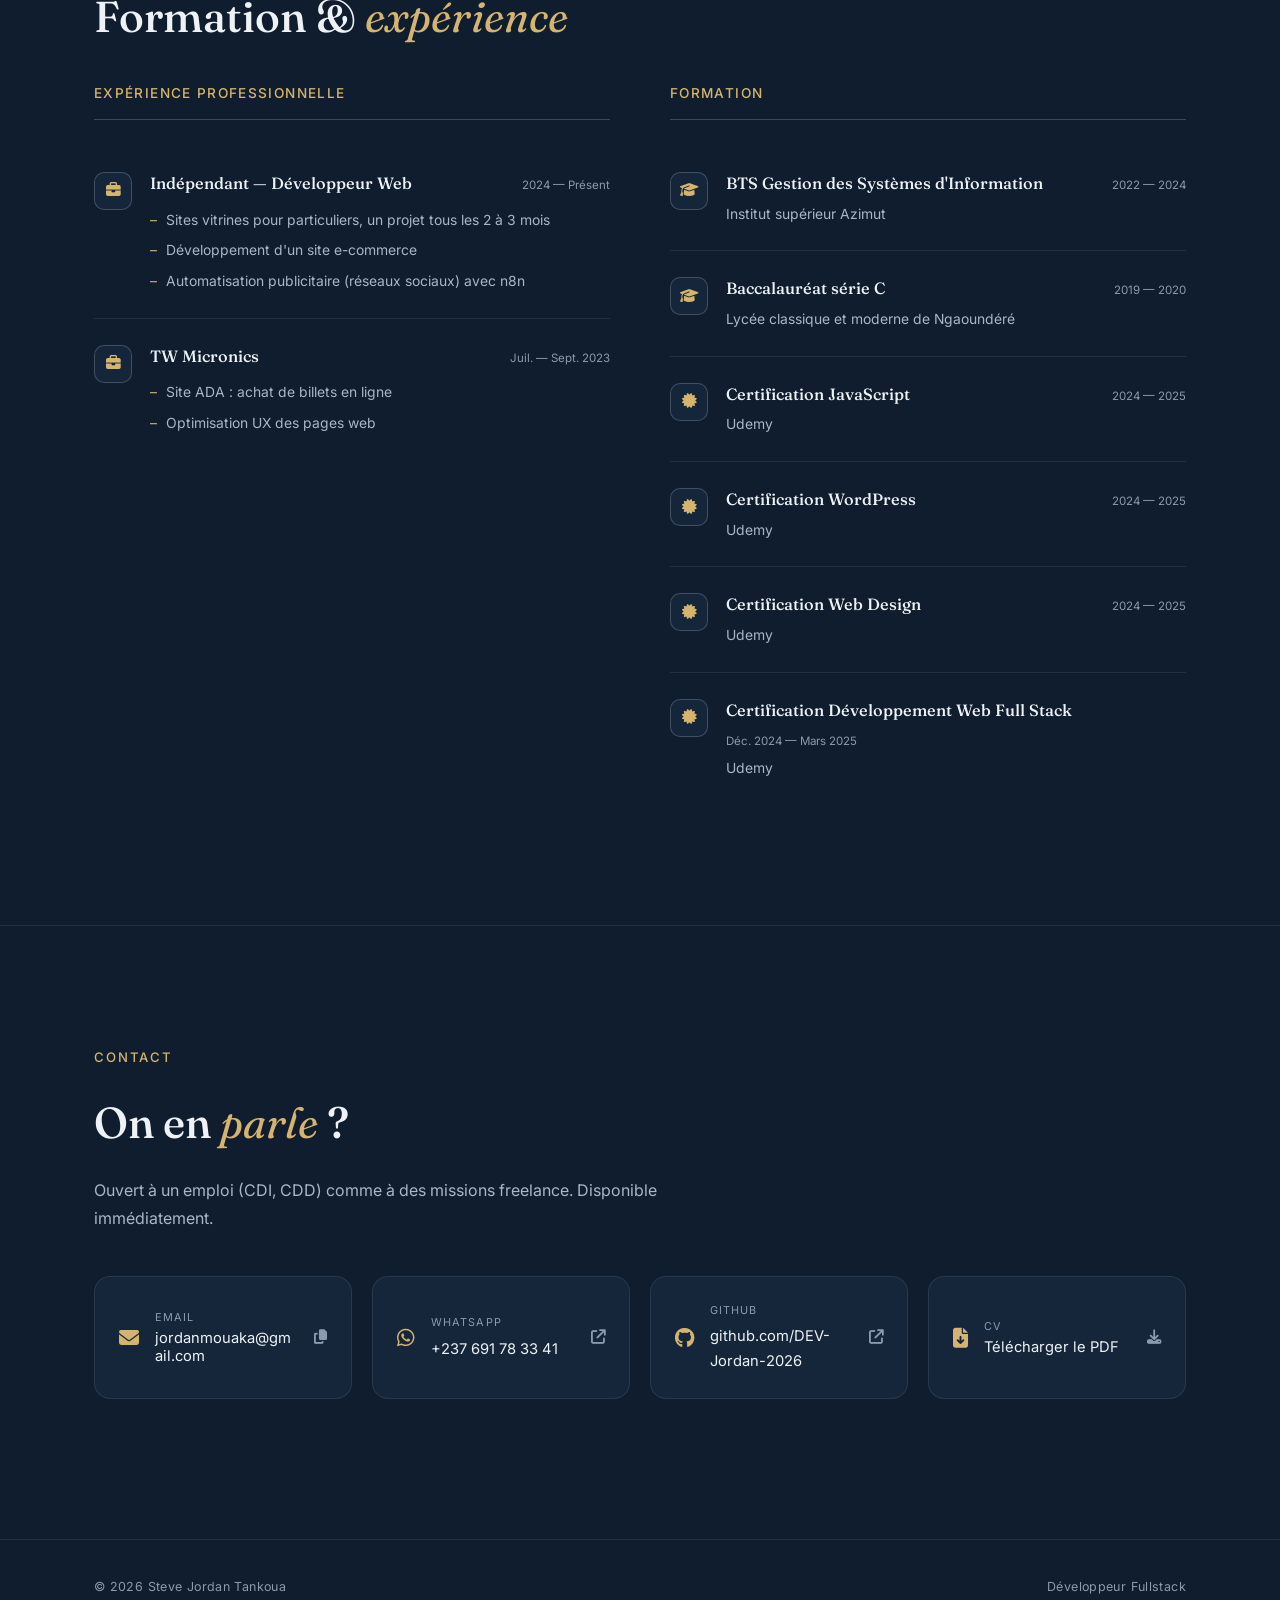
==== commit 225c5d48: "Disponibilité : un seul message, emploi et freelance Le site disait « missions freelance » et le CV " ====
--- a/index.html
+++ b/index.html
@@ -5,7 +5,7 @@
 <meta name="viewport" content="width=device-width, initial-scale=1.0" />
 <meta name="theme-color" content="#0f1d2e" />
 <title>Steve Jordan Tankoua — Développeur Fullstack</title>
-<meta name="description" content="Portfolio de Steve Jordan Tankoua, développeur fullstack freelance à Yaoundé — React, Next.js, Node.js, PostgreSQL." />
+<meta name="description" content="Portfolio de Steve Jordan Tankoua, développeur fullstack à Yaoundé, ouvert à un emploi comme à des missions freelance — React, Next.js, Node.js, PostgreSQL." />
 <link rel="icon" type="image/svg+xml" href="data:image/svg+xml,%3Csvg xmlns='http://www.w3.org/2000/svg' viewBox='0 0 64 64'%3E%3Crect width='64' height='64' rx='14' fill='%230f1d2e'/%3E%3Ctext x='32' y='44' font-family='Georgia,serif' font-size='30' fill='%23d4b46e' text-anchor='middle'%3ESJ%3C/text%3E%3C/svg%3E">
 <link rel="canonical" href="https://portfolio-steve-jordan.vercel.app/">
 <link rel="alternate" hreflang="fr" href="https://portfolio-steve-jordan.vercel.app/">
@@ -13,11 +13,11 @@
 <link rel="alternate" hreflang="x-default" href="https://portfolio-steve-jordan.vercel.app/">
 <meta property="og:type" content="website">
 <meta property="og:title" content="Steve Jordan Tankoua — Développeur Fullstack">
-<meta property="og:description" content="Développeur fullstack freelance à Yaoundé — React, Next.js, Node.js, PostgreSQL. Découvrez CMB, Sobriveille, ADVANCE et Kadaster237.">
+<meta property="og:description" content="Développeur fullstack à Yaoundé, ouvert à un emploi comme à des missions freelance — React, Next.js, Node.js, PostgreSQL. Découvrez CMB, Sobriveille, ADVANCE et Kadaster237.">
 <meta property="og:image" content="https://portfolio-steve-jordan.vercel.app/og-image.jpg">
 <meta name="twitter:card" content="summary_large_image">
 <meta name="twitter:title" content="Steve Jordan Tankoua — Développeur Fullstack">
-<meta name="twitter:description" content="Développeur fullstack freelance à Yaoundé — React, Next.js, Node.js, PostgreSQL.">
+<meta name="twitter:description" content="Développeur fullstack à Yaoundé, ouvert à un emploi comme à des missions freelance — React, Next.js, Node.js, PostgreSQL.">
 <meta name="twitter:image" content="https://portfolio-steve-jordan.vercel.app/og-image.jpg">
 <script type="application/ld+json">
 {"@context":"https://schema.org","@type":"Person","name":"Steve Jordan Tankoua","jobTitle":"Développeur Fullstack","address":{"@type":"PostalAddress","addressLocality":"Yaoundé","addressCountry":"CM"},"sameAs":["https://github.com/DEV-Jordan-2026"],"knowsAbout":["React","Next.js","Node.js","PostgreSQL","React Native","TypeScript","Vue.js","NestJS"]}
@@ -70,7 +70,7 @@
 <header class="hero" id="top">
   <div class="container hero-inner">
     <div class="hero-text">
-      <p class="eyebrow reveal">Développeur Fullstack · Freelance</p>
+      <p class="eyebrow reveal">Développeur Fullstack · Emploi ou freelance</p>
       <h1 class="reveal">Steve Jordan<br>Tankoua</h1>
       <p class="hero-thesis reveal">Je conçois des systèmes <em>complets</em> — restauration, écoles, énergie prépayée, foncier — de la base de données à l'interface.</p>
       <div class="hero-cta reveal">
@@ -96,7 +96,7 @@
       <p class="reveal about-text">Développeur fullstack indépendant depuis 2024, entre technique et stratégie : je conçois des applications web complètes — de l'authentification à la conformité réglementaire — et j'automatise les processus métier pour gagner en efficacité. Titulaire d'un BTS en Gestion des Systèmes d'Information et de certifications JavaScript, WordPress et Développement Web Full Stack (Udemy), complétées par une veille technique autodidacte, je construis et développe seul des plateformes complètes, de l'interface jusqu'à la base de données.</p>
       <div class="stat-stack reveal">
         <div class="stat"><span class="stat-value">BTS</span><span class="stat-label">Gestion des Systèmes d'Information — Azimut</span></div>
-        <div class="stat"><span class="stat-value">2024</span><span class="stat-label">Freelance — disponible pour nouvelles missions</span></div>
+        <div class="stat"><span class="stat-value">2024</span><span class="stat-label">Indépendant depuis — ouvert à un emploi comme à des missions</span></div>
         <div class="stat"><span class="stat-value">5</span><span class="stat-label">Projets bâtis de bout en bout</span></div>
       </div>
     </div>
@@ -444,7 +444,7 @@
   <div class="container">
     <p class="eyebrow">Contact</p>
     <h2 class="reveal">On en <em>parle</em> ?</h2>
-    <p class="lead reveal">Disponible pour de nouvelles missions freelance.</p>
+    <p class="lead reveal">Ouvert à un emploi (CDI, CDD) comme à des missions freelance. Disponible immédiatement.</p>
     <div class="contact-grid">
       <button class="contact-card reveal copy-email" type="button">
         <i class="fa-solid fa-envelope" aria-hidden="true"></i>
